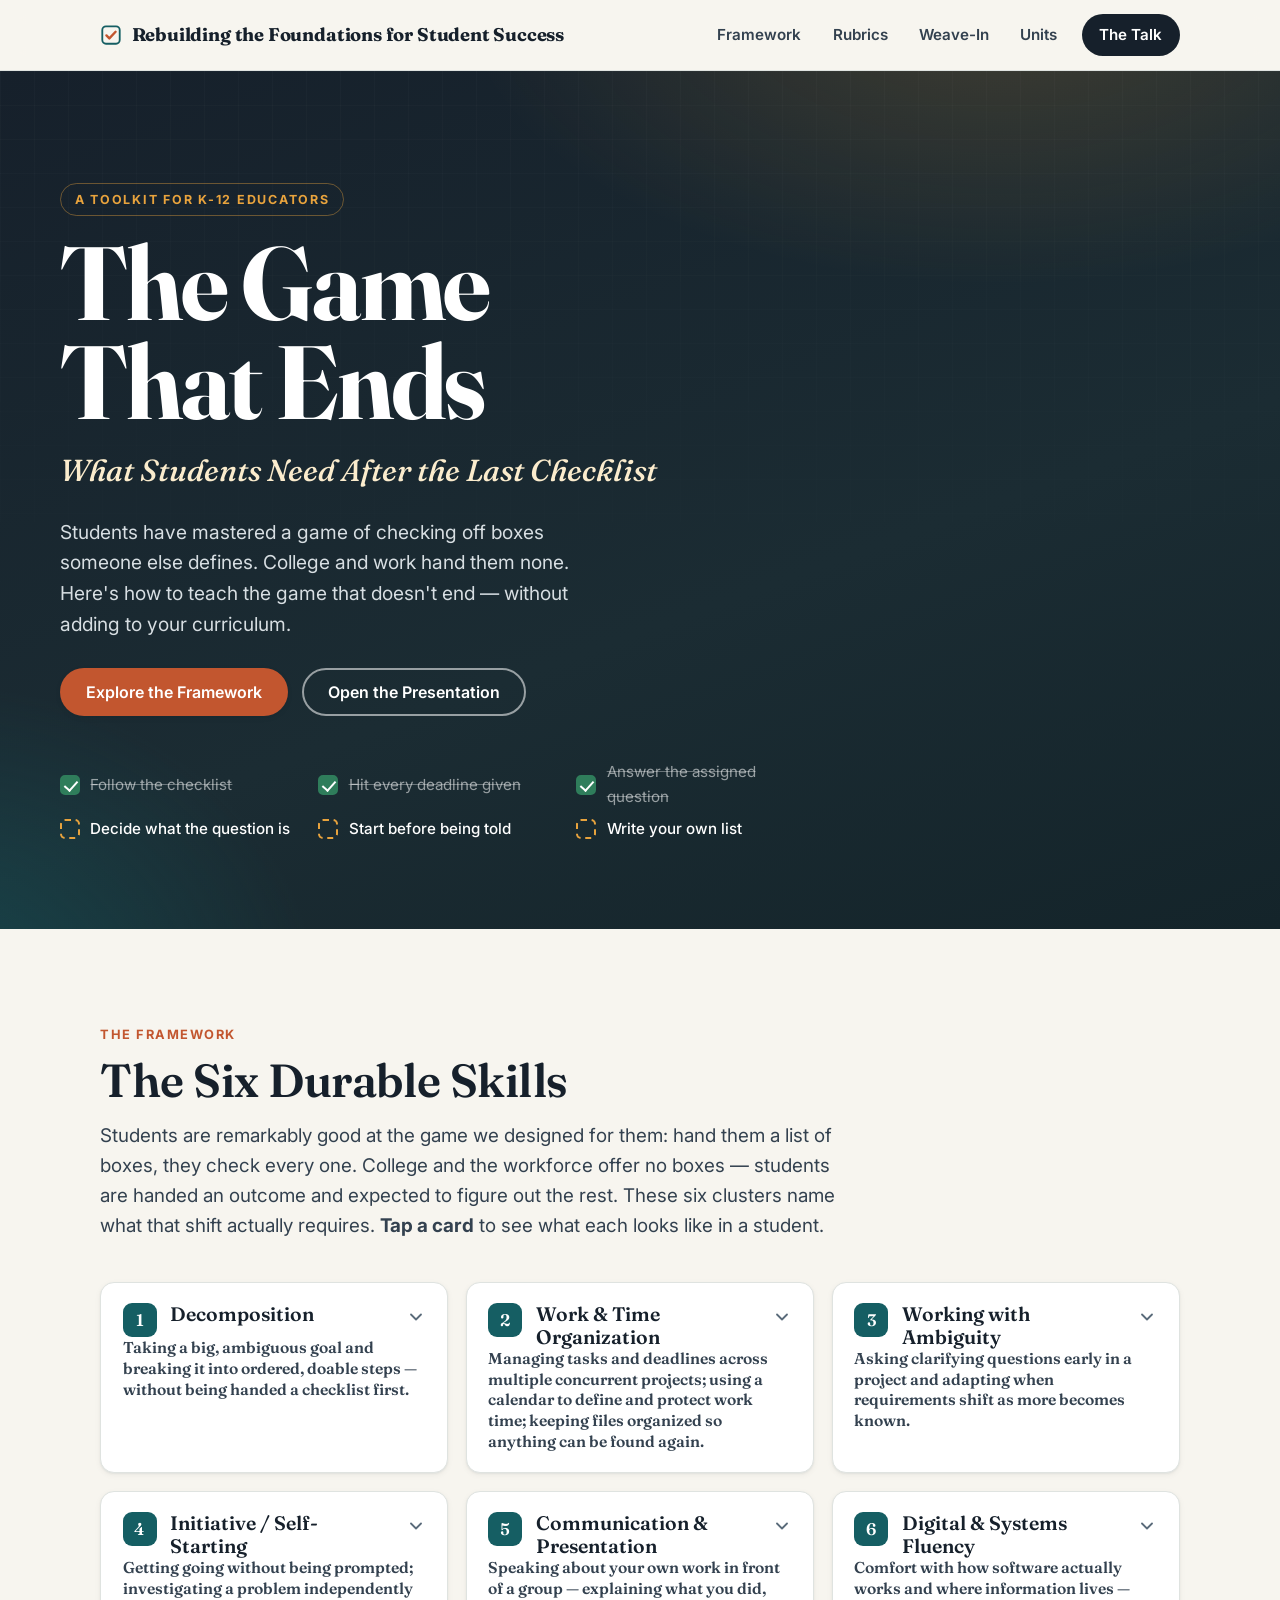
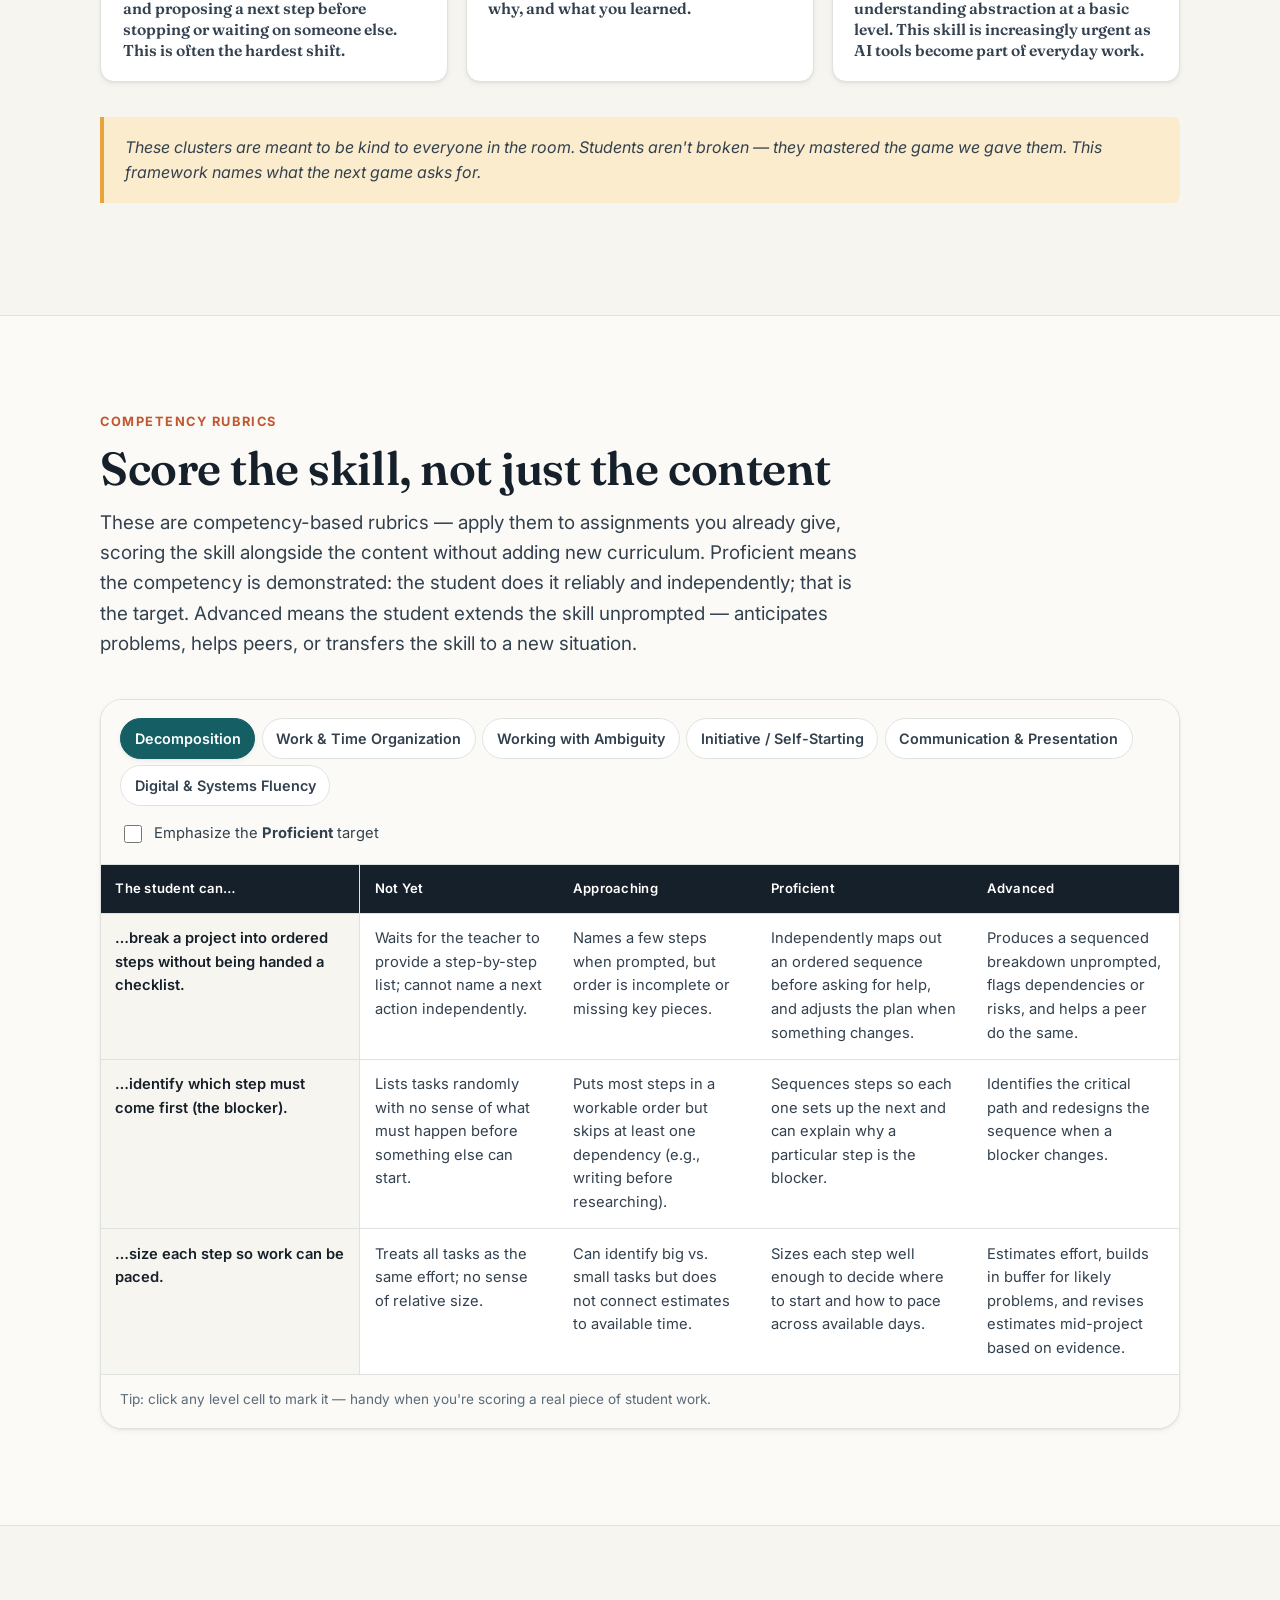
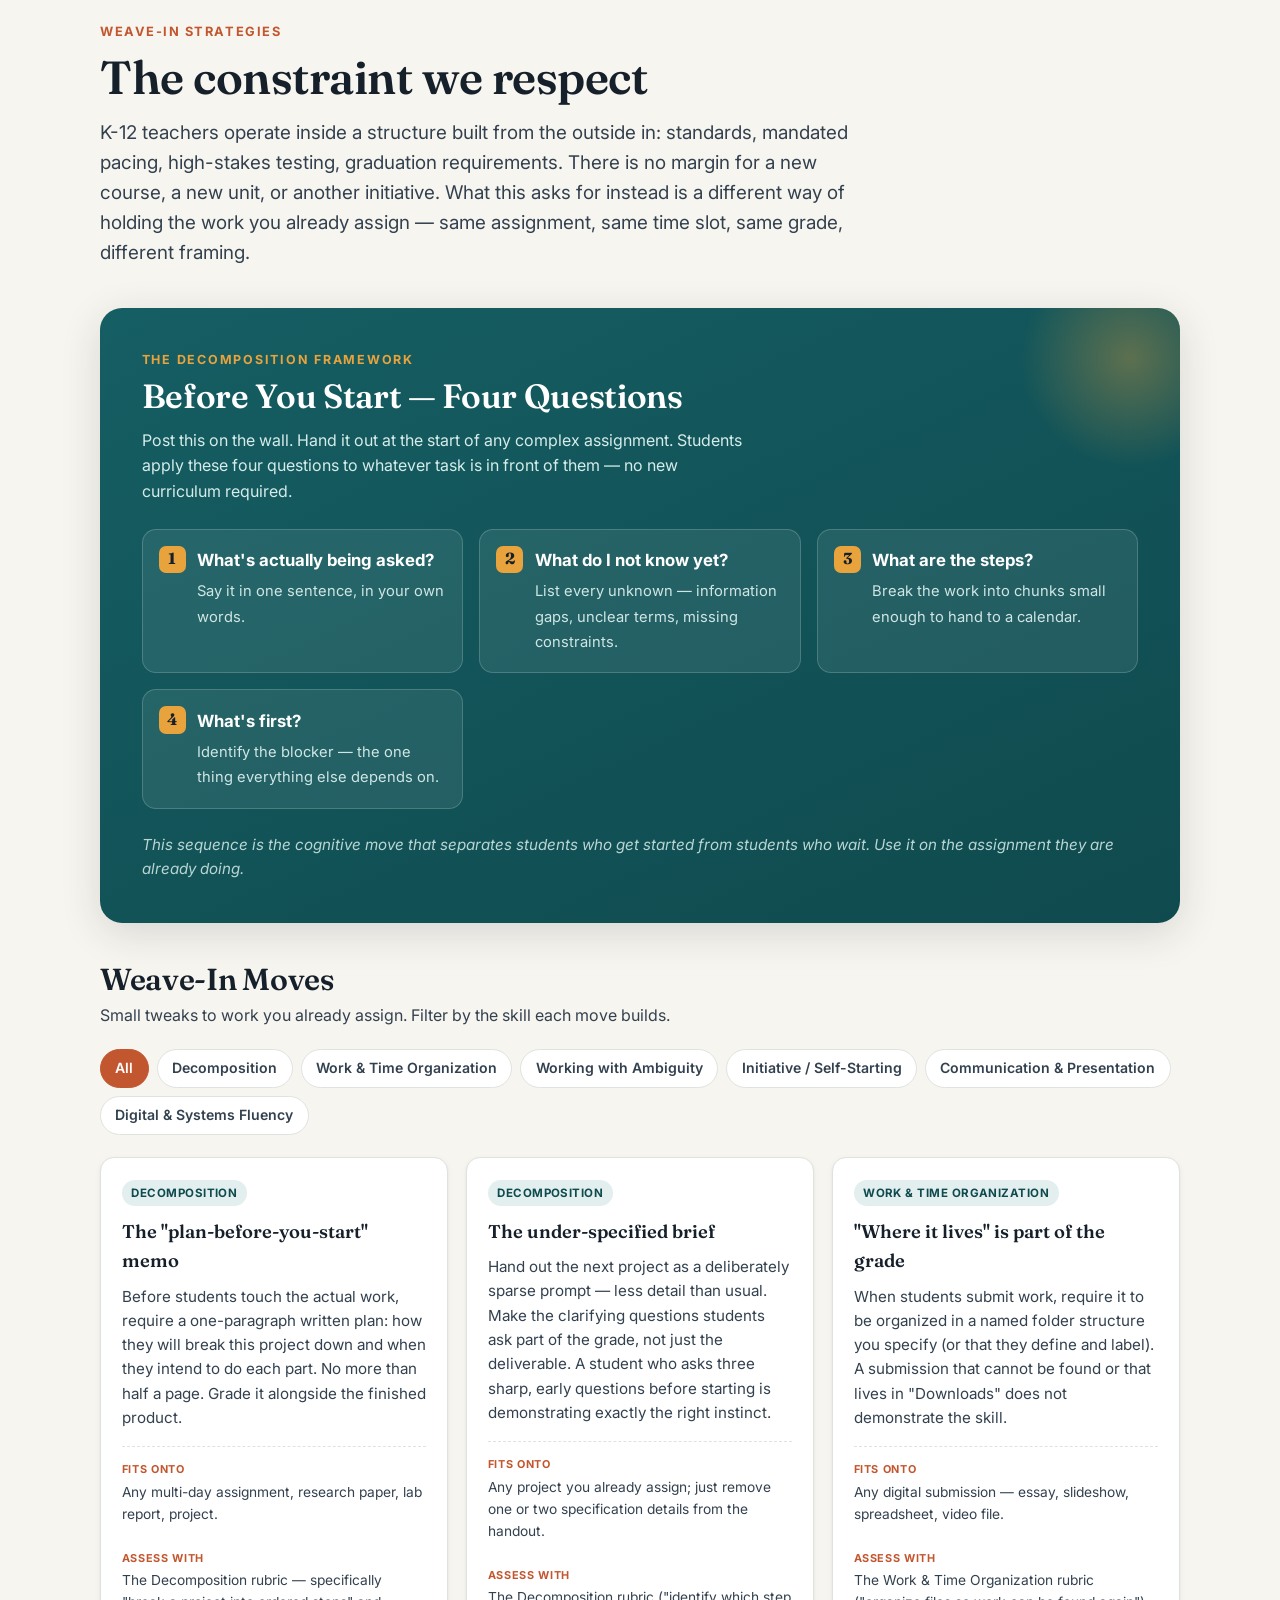
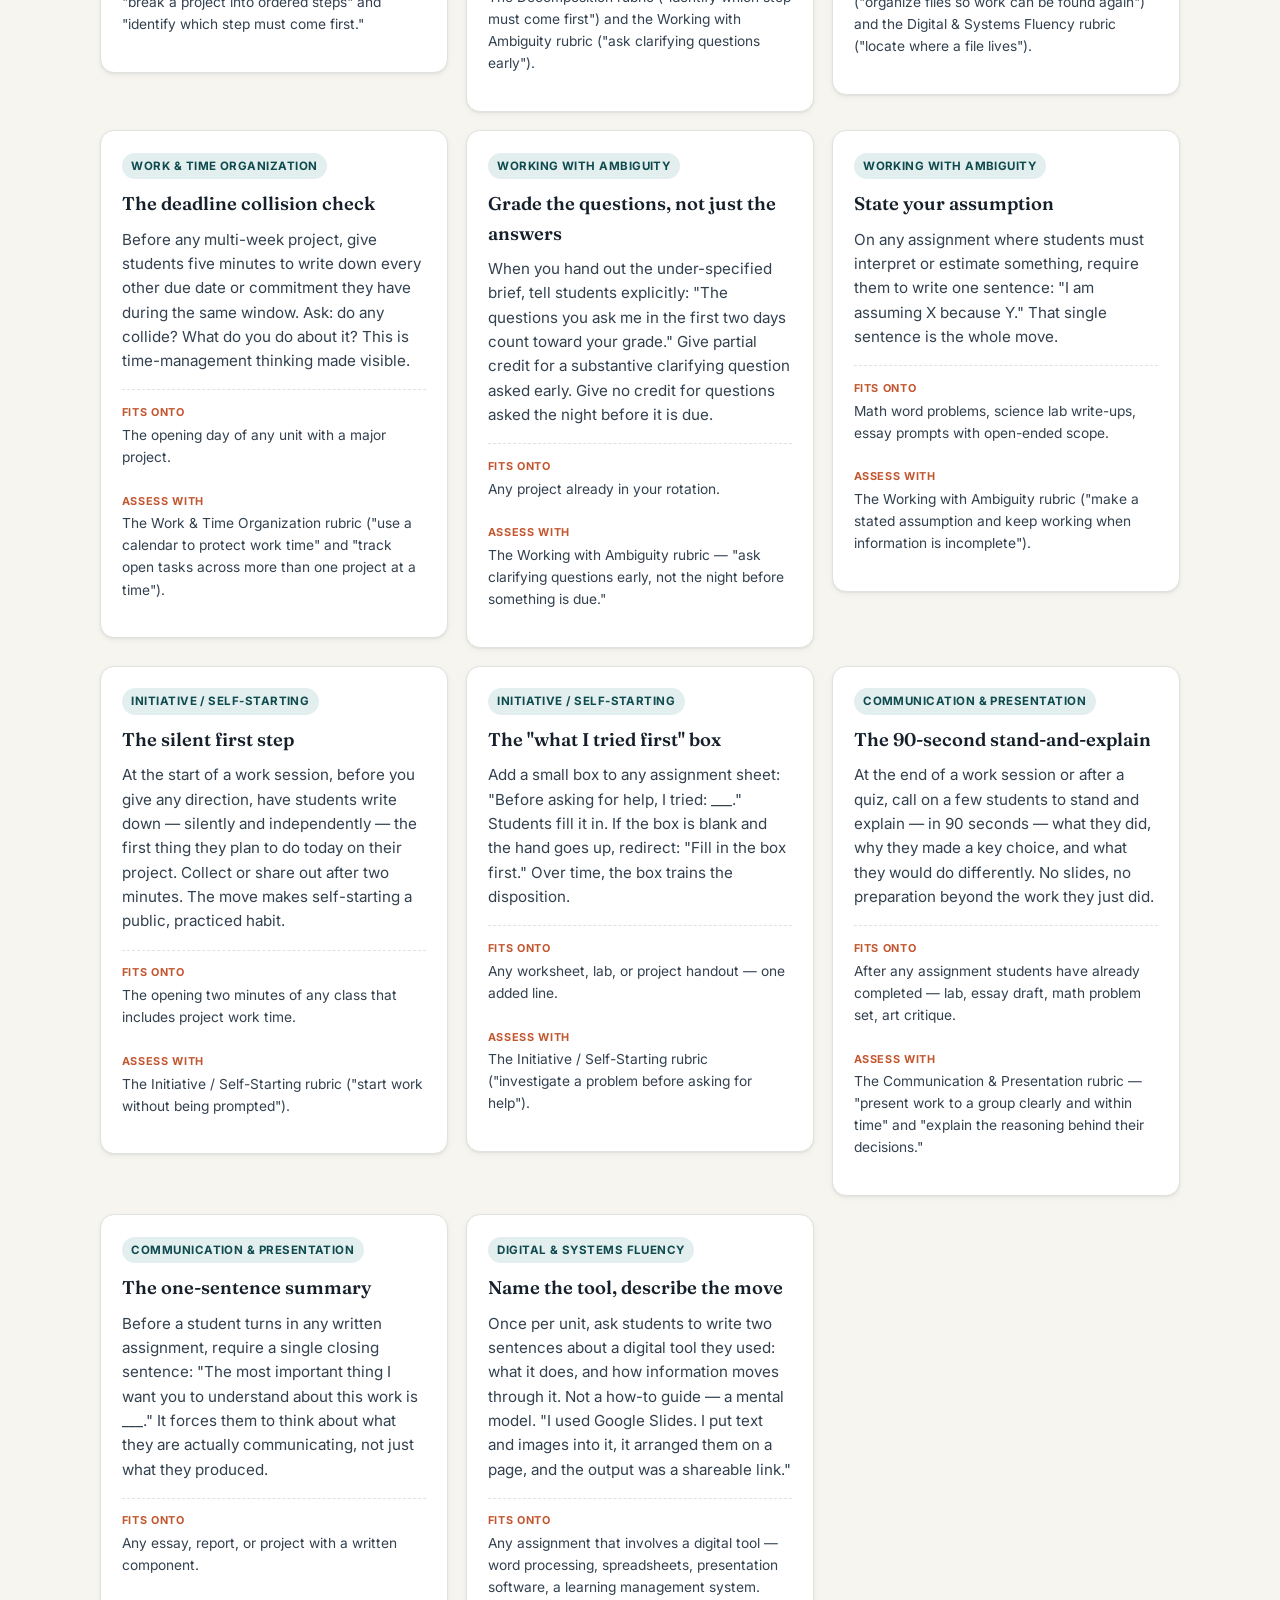
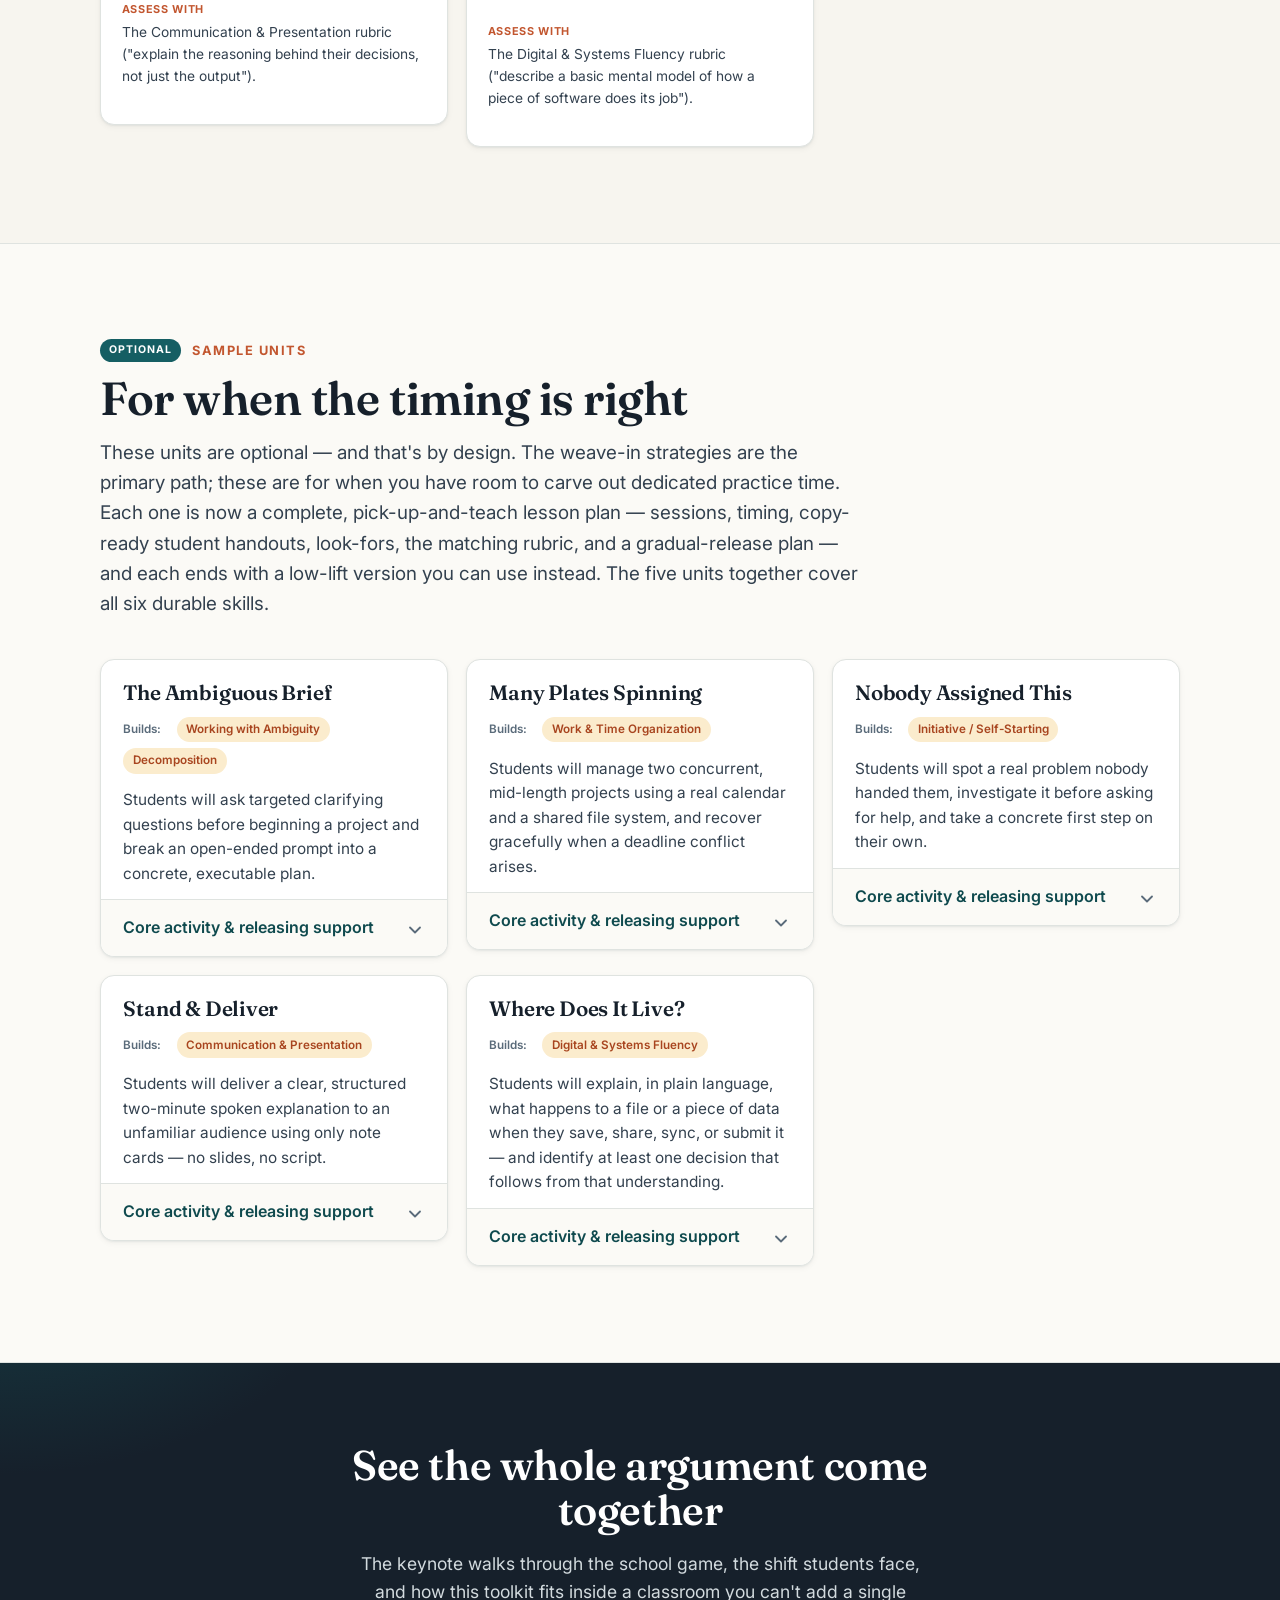
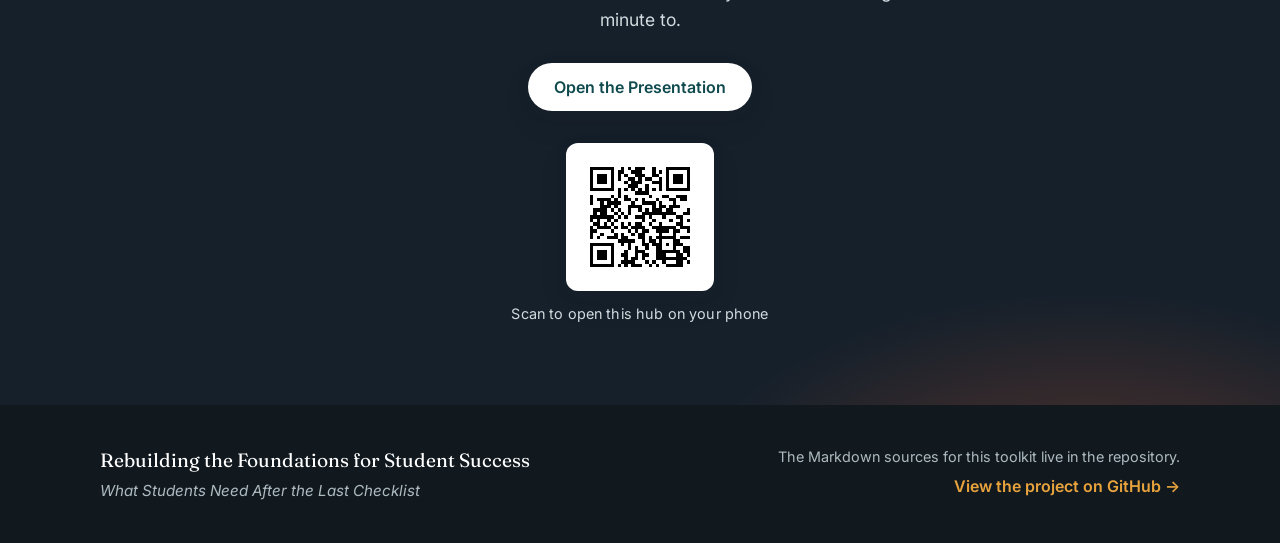
==== index.html @ 5296be82 "Add QR codes, fix rubric header contrast and duplicated slide bullets - Add a committed QR SVG (link" ====
<!DOCTYPE html>
<html lang="en">
<head>
  <meta charset="UTF-8" />
  <meta name="viewport" content="width=device-width, initial-scale=1.0" />
  <title>Rebuilding the Foundations for Student Success — A Durable-Skills Toolkit for K-12 Educators</title>
  <meta name="description" content="A take-home toolkit for the keynote 'Rebuilding the Foundations for Student Success: What Students Need After the Last Checklist.' Six durable-skill clusters, competency rubrics, and weave-in strategies for K-12 teachers." />
  <link rel="preconnect" href="https://fonts.googleapis.com" />
  <link rel="preconnect" href="https://fonts.gstatic.com" crossorigin />
  <link href="https://fonts.googleapis.com/css2?family=Fraunces:opsz,wght@9..144,500;9..144,600;9..144,700&family=Inter:wght@400;500;600;700&display=swap" rel="stylesheet" />
  <link rel="stylesheet" href="assets/styles.css" />
</head>
<body>
  <a class="skip-link" href="#main">Skip to content</a>

  <!-- ============ NAV ============ -->
  <header class="nav" id="top">
    <div class="nav__inner">
      <a class="brand" href="#top" aria-label="Rebuilding the Foundations for Student Success — home">
        <span class="brand__check" aria-hidden="true">
          <svg viewBox="0 0 24 24" width="22" height="22"><rect x="2.5" y="2.5" width="19" height="19" rx="4"/><path d="M7 12.5l3.2 3.2L17 8.5"/></svg>
        </span>
        <span class="brand__text">Rebuilding the Foundations for Student Success</span>
      </a>

      <button class="nav__toggle" id="navToggle" aria-expanded="false" aria-controls="navLinks" aria-label="Toggle navigation menu">
        <span></span><span></span><span></span>
      </button>

      <nav class="nav__links" id="navLinks" aria-label="Primary">
        <a href="#framework" data-nav>Framework</a>
        <a href="#rubrics" data-nav>Rubrics</a>
        <a href="#weave-in" data-nav>Weave-In</a>
        <a href="#units" data-nav>Units</a>
        <a class="nav__cta" href="talk.html">The Talk</a>
      </nav>
    </div>
  </header>

  <main id="main">
    <!-- ============ HERO ============ -->
    <section class="hero" id="hero">
      <div class="hero__bg" aria-hidden="true"></div>
      <div class="wrap hero__inner">
        <p class="eyebrow">A toolkit for K-12 educators</p>
        <h1 class="hero__title">The Game<br />That Ends</h1>
        <p class="hero__subtitle">What Students Need After the Last Checklist</p>
        <p class="hero__thesis">
          Students have mastered a game of checking off boxes someone else defines.
          College and work hand them none. Here's how to teach the game that doesn't
          end — without adding to your curriculum.
        </p>
        <div class="hero__actions">
          <a class="btn btn--primary" href="#framework">Explore the Framework</a>
          <a class="btn btn--ghost" href="talk.html">Open the Presentation</a>
        </div>

        <ul class="hero__checklist" aria-hidden="true">
          <li class="done"><span class="box"></span>Follow the checklist</li>
          <li class="done"><span class="box"></span>Hit every deadline given</li>
          <li class="done"><span class="box"></span>Answer the assigned question</li>
          <li class="open"><span class="box"></span>Decide what the question is</li>
          <li class="open"><span class="box"></span>Start before being told</li>
          <li class="open"><span class="box"></span>Write your own list</li>
        </ul>
      </div>
    </section>

    <!-- ============ FRAMEWORK ============ -->
    <section class="section" id="framework">
      <div class="wrap">
        <header class="section__head">
          <p class="kicker">The Framework</p>
          <h2>The Six Durable Skills</h2>
          <p class="section__lede">
            Students are remarkably good at the game we designed for them: hand them a list
            of boxes, they check every one. College and the workforce offer no boxes — students
            are handed an outcome and expected to figure out the rest. These six clusters name
            what that shift actually requires. <strong>Tap a card</strong> to see what each looks
            like in a student.
          </p>
        </header>

        <div class="cards" id="frameworkGrid"></div>

        <p class="section__note">
          These clusters are meant to be kind to everyone in the room. Students aren't broken —
          they mastered the game we gave them. This framework names what the next game asks for.
        </p>
      </div>
    </section>

    <!-- ============ RUBRICS ============ -->
    <section class="section section--alt" id="rubrics">
      <div class="wrap">
        <header class="section__head">
          <p class="kicker">Competency Rubrics</p>
          <h2>Score the skill, not just the content</h2>
          <p class="section__lede" id="rubricHowTo"></p>
        </header>

        <div class="rubric">
          <div class="rubric__controls">
            <div class="rubric__tabs" role="tablist" aria-label="Choose a skill cluster" id="rubricTabs"></div>
            <label class="rubric__toggle">
              <input type="checkbox" id="targetToggle" />
              <span>Emphasize the <strong>Proficient</strong> target</span>
            </label>
          </div>

          <div class="rubric__tablewrap" tabindex="0" role="region" aria-label="Rubric table, scroll horizontally to see all levels">
            <table class="rubric__table" id="rubricTable">
              <caption class="visually-hidden" id="rubricCaption"></caption>
            </table>
          </div>
          <p class="rubric__hint">Tip: click any level cell to mark it — handy when you're scoring a real piece of student work.</p>
        </div>
      </div>
    </section>

    <!-- ============ WEAVE-IN ============ -->
    <section class="section" id="weave-in">
      <div class="wrap">
        <header class="section__head">
          <p class="kicker">Weave-In Strategies</p>
          <h2>The constraint we respect</h2>
          <p class="section__lede" id="constraintLine"></p>
        </header>

        <!-- Decomposition Framework callout -->
        <div class="callout" id="decompFramework">
          <div class="callout__label">The Decomposition Framework</div>
          <h3 class="callout__title">Before You Start — Four Questions</h3>
          <p class="callout__intro" id="decompIntro"></p>
          <ol class="callout__list" id="decompList"></ol>
          <p class="callout__foot">
            This sequence is the cognitive move that separates students who get started from
            students who wait. Use it on the assignment they are already doing.
          </p>
        </div>

        <!-- Filterable moves -->
        <div class="explorer">
          <h3 class="explorer__title">Weave-In Moves</h3>
          <p class="explorer__sub">Small tweaks to work you already assign. Filter by the skill each move builds.</p>
          <div class="chips" id="moveChips" role="group" aria-label="Filter moves by skill cluster"></div>
          <div class="cards cards--moves" id="movesGrid" aria-live="polite"></div>
        </div>
      </div>
    </section>

    <!-- ============ UNITS ============ -->
    <section class="section section--alt" id="units">
      <div class="wrap">
        <header class="section__head">
          <p class="kicker"><span class="tag-optional">Optional</span> Sample Units</p>
          <h2>For when the timing is right</h2>
          <p class="section__lede" id="unitsIntro"></p>
        </header>

        <div class="cards cards--units" id="unitsGrid"></div>
      </div>
    </section>

    <!-- ============ TALK / CTA ============ -->
    <section class="cta" id="cta">
      <div class="wrap cta__inner">
        <h2 class="cta__title">See the whole argument come together</h2>
        <p class="cta__text">
          The keynote walks through the school game, the shift students face, and how this
          toolkit fits inside a classroom you can't add a single minute to.
        </p>
        <a class="btn btn--light" href="talk.html">Open the Presentation</a>
        <div class="cta__qr">
          <img src="assets/qr-site.svg" alt="QR code linking to this toolkit hub" width="148" height="148" />
          <span>Scan to open this hub on your phone</span>
        </div>
      </div>
    </section>
  </main>

  <footer class="footer">
    <div class="wrap footer__inner">
      <div>
        <p class="footer__brand">Rebuilding the Foundations for Student Success</p>
        <p class="footer__tag">What Students Need After the Last Checklist</p>
      </div>
      <div class="footer__meta">
        <p>The Markdown sources for this toolkit live in the repository.</p>
        <a href="https://github.com/VanderpoolTeacher/CREATE" rel="noopener">View the project on GitHub →</a>
      </div>
    </div>
  </footer>

  <script src="assets/content.js"></script>
  <script src="assets/app.js"></script>
</body>
</html>
---- assets/styles.css ----
/* =========================================================
   The Game That Ends — toolkit hub
   Palette: deep ink + warm clay/amber, on a soft paper bg
   ========================================================= */

:root {
  --ink:        #16202b;   /* near-black blue */
  --ink-soft:   #33414f;
  --slate:      #5a6b7a;
  --line:       #dfe3e0;
  --paper:      #f7f5ef;   /* warm paper */
  --paper-2:    #fbfaf6;
  --white:      #ffffff;

  --teal:       #155e63;   /* credible deep teal-green */
  --teal-700:   #0f4a4e;
  --teal-100:   #e2efee;

  --clay:       #c2562f;   /* warm energetic clay/orange */
  --clay-600:   #a8451f;
  --amber:      #e8a33d;
  --amber-100:  #fbeccd;

  --good:       #2f7d5b;

  --shadow-sm:  0 1px 2px rgba(22,32,43,.06), 0 2px 6px rgba(22,32,43,.05);
  --shadow-md:  0 4px 14px rgba(22,32,43,.08), 0 12px 32px rgba(22,32,43,.07);
  --shadow-lg:  0 10px 40px rgba(22,32,43,.14);

  --r-sm: 8px;
  --r-md: 14px;
  --r-lg: 22px;

  --wrap: 1160px;
  --ease: cubic-bezier(.2,.7,.2,1);

  --font-sans: "Inter", system-ui, -apple-system, Segoe UI, Roboto, sans-serif;
  --font-display: "Fraunces", Georgia, "Times New Roman", serif;
}

* { box-sizing: border-box; }

html { scroll-behavior: smooth; scroll-padding-top: 86px; }
@media (prefers-reduced-motion: reduce) {
  html { scroll-behavior: auto; }
  * { animation-duration: .001ms !important; transition-duration: .001ms !important; }
}

body {
  margin: 0;
  font-family: var(--font-sans);
  color: var(--ink);
  background: var(--paper);
  line-height: 1.6;
  -webkit-font-smoothing: antialiased;
  text-rendering: optimizeLegibility;
}

h1, h2, h3 { font-family: var(--font-display); font-weight: 600; line-height: 1.1; letter-spacing: -.01em; color: var(--ink); margin: 0; }
p { margin: 0 0 1rem; }
a { color: var(--teal); text-decoration: none; }
a:hover { color: var(--teal-700); }

.wrap { width: 100%; max-width: var(--wrap); margin: 0 auto; padding: 0 clamp(1.1rem, 4vw, 2.5rem); }

.visually-hidden, .skip-link {
  position: absolute !important; width: 1px; height: 1px; padding: 0; margin: -1px;
  overflow: hidden; clip: rect(0 0 0 0); white-space: nowrap; border: 0;
}
.skip-link:focus {
  position: fixed !important; top: 12px; left: 12px; width: auto; height: auto; clip: auto;
  background: var(--ink); color: #fff; padding: .6rem 1rem; border-radius: var(--r-sm); z-index: 200;
}

/* Visible focus everywhere */
:focus-visible { outline: 3px solid var(--amber); outline-offset: 2px; border-radius: 4px; }

/* ============ BUTTONS ============ */
.btn {
  display: inline-flex; align-items: center; justify-content: center; gap: .5rem;
  font-weight: 600; font-size: 1rem; line-height: 1;
  padding: .85rem 1.5rem; border-radius: 999px; border: 2px solid transparent;
  cursor: pointer; transition: transform .15s var(--ease), box-shadow .2s var(--ease), background .2s, color .2s, border-color .2s;
  white-space: nowrap;
}
.btn:hover { transform: translateY(-2px); }
.btn:active { transform: translateY(0); }
.btn--primary { background: var(--clay); color: #fff; box-shadow: var(--shadow-sm); }
.btn--primary:hover { background: var(--clay-600); color: #fff; box-shadow: var(--shadow-md); }
.btn--ghost { background: transparent; color: var(--ink); border-color: var(--ink); }
.btn--ghost:hover { background: var(--ink); color: #fff; }
.btn--light { background: #fff; color: var(--teal-700); box-shadow: var(--shadow-md); }
.btn--light:hover { background: var(--paper); color: var(--teal-700); }

/* ============ NAV ============ */
.nav {
  position: sticky; top: 0; z-index: 100;
  background: rgba(247,245,239,.85);
  backdrop-filter: saturate(140%) blur(12px);
  border-bottom: 1px solid var(--line);
}
.nav__inner {
  max-width: var(--wrap); margin: 0 auto; padding: 0 clamp(1.1rem, 4vw, 2.5rem);
  height: 70px; display: flex; align-items: center; justify-content: space-between; gap: 1rem;
}
.brand { display: inline-flex; align-items: center; gap: .6rem; color: var(--ink); font-weight: 700; }
.brand:hover { color: var(--ink); }
.brand__text { font-family: var(--font-display); font-size: 1.15rem; letter-spacing: -.01em; }
.brand__check svg { display: block; }
.brand__check rect { fill: none; stroke: var(--teal); stroke-width: 2; }
.brand__check path { fill: none; stroke: var(--clay); stroke-width: 2.6; stroke-linecap: round; stroke-linejoin: round; }

.nav__links { display: flex; align-items: center; gap: .35rem; }
.nav__links a[data-nav] {
  color: var(--ink-soft); font-weight: 600; font-size: .95rem;
  padding: .5rem .8rem; border-radius: 999px; transition: background .18s, color .18s;
  position: relative;
}
.nav__links a[data-nav]:hover { background: var(--teal-100); color: var(--teal-700); }
.nav__links a[data-nav].is-active { color: var(--teal-700); }
.nav__links a[data-nav].is-active::after {
  content: ""; position: absolute; left: .8rem; right: .8rem; bottom: .25rem; height: 2px;
  background: var(--clay); border-radius: 2px;
}
.nav__cta {
  margin-left: .4rem; background: var(--ink); color: #fff !important; font-weight: 600; font-size: .95rem;
  padding: .55rem 1.1rem; border-radius: 999px; transition: background .18s, transform .15s var(--ease);
}
.nav__cta:hover { background: var(--teal-700); transform: translateY(-1px); }

.nav__toggle {
  display: none; flex-direction: column; gap: 5px; width: 44px; height: 44px;
  align-items: center; justify-content: center; background: transparent; border: 1px solid var(--line);
  border-radius: 10px; cursor: pointer;
}
.nav__toggle span { display: block; width: 22px; height: 2px; background: var(--ink); border-radius: 2px; transition: transform .25s var(--ease), opacity .2s; }
.nav__toggle[aria-expanded="true"] span:nth-child(1) { transform: translateY(7px) rotate(45deg); }
.nav__toggle[aria-expanded="true"] span:nth-child(2) { opacity: 0; }
.nav__toggle[aria-expanded="true"] span:nth-child(3) { transform: translateY(-7px) rotate(-45deg); }

@media (max-width: 820px) {
  .nav__toggle { display: flex; }
  .nav__links {
    position: absolute; top: 70px; left: 0; right: 0;
    flex-direction: column; align-items: stretch; gap: .15rem;
    background: var(--paper-2); border-bottom: 1px solid var(--line);
    padding: .75rem clamp(1.1rem, 4vw, 2.5rem) 1.25rem;
    box-shadow: var(--shadow-md);
    transform: translateY(-8px); opacity: 0; pointer-events: none;
    transition: transform .22s var(--ease), opacity .22s var(--ease);
  }
  .nav__links.is-open { transform: translateY(0); opacity: 1; pointer-events: auto; }
  .nav__links a[data-nav] { padding: .8rem .6rem; font-size: 1.05rem; }
  .nav__links a[data-nav].is-active::after { display: none; }
  .nav__links a[data-nav].is-active { background: var(--teal-100); }
  .nav__cta { margin: .35rem 0 0; text-align: center; padding: .85rem; }
}

/* ============ HERO ============ */
.hero { position: relative; overflow: hidden; background: var(--ink); color: #fff; }
.hero__bg {
  position: absolute; inset: 0;
  background:
    radial-gradient(900px 500px at 78% -10%, rgba(232,163,61,.20), transparent 60%),
    radial-gradient(700px 600px at -5% 110%, rgba(21,94,99,.55), transparent 55%),
    linear-gradient(160deg, #16202b 0%, #1b2c33 60%, #14242a 100%);
}
.hero__bg::after {
  content: ""; position: absolute; inset: 0; opacity: .5;
  background-image: linear-gradient(rgba(255,255,255,.04) 1px, transparent 1px),
                    linear-gradient(90deg, rgba(255,255,255,.04) 1px, transparent 1px);
  background-size: 34px 34px;
  -webkit-mask-image: linear-gradient(to bottom, #000 0%, transparent 70%);
          mask-image: linear-gradient(to bottom, #000 0%, transparent 70%);
}
.hero__inner { position: relative; padding: clamp(3.5rem, 9vw, 7rem) 0 clamp(3rem, 7vw, 5.5rem); }
.eyebrow {
  display: inline-block; text-transform: uppercase; letter-spacing: .14em; font-size: .78rem;
  font-weight: 700; color: var(--amber); margin: 0 0 1.1rem;
  border: 1px solid rgba(232,163,61,.4); border-radius: 999px; padding: .35rem .85rem;
}
.hero__title { color: #fff; font-size: clamp(3rem, 11vw, 6.5rem); font-weight: 700; line-height: .95; letter-spacing: -.02em; }
.hero__subtitle { font-family: var(--font-display); font-weight: 500; font-style: italic; color: var(--amber-100); font-size: clamp(1.25rem, 3.5vw, 1.9rem); margin: .9rem 0 1.4rem; }
.hero__thesis { max-width: 46ch; color: #d7dee2; font-size: clamp(1.05rem, 2.4vw, 1.2rem); }
.hero__actions { display: flex; flex-wrap: wrap; gap: .9rem; margin-top: 1.8rem; }
.hero__actions .btn--ghost { color: #fff; border-color: rgba(255,255,255,.55); }
.hero__actions .btn--ghost:hover { background: #fff; color: var(--ink); border-color: #fff; }

.hero__checklist {
  list-style: none; margin: 2.8rem 0 0; padding: 0;
  display: grid; grid-template-columns: repeat(auto-fit, minmax(210px, 1fr)); gap: .5rem .9rem;
  max-width: 760px;
}
.hero__checklist li { display: flex; align-items: center; gap: .65rem; font-size: .95rem; color: #c6d0d6; }
.hero__checklist .box {
  width: 20px; height: 20px; border-radius: 5px; border: 2px solid rgba(255,255,255,.4);
  flex: 0 0 auto; position: relative;
}
.hero__checklist .done { color: rgba(255,255,255,.55); text-decoration: line-through; text-decoration-color: rgba(255,255,255,.35); }
.hero__checklist .done .box { background: var(--good); border-color: var(--good); }
.hero__checklist .done .box::after {
  content: ""; position: absolute; left: 5px; top: 1px; width: 6px; height: 11px;
  border: solid #fff; border-width: 0 2.5px 2.5px 0; transform: rotate(42deg);
}
.hero__checklist .open .box { border-color: var(--amber); border-style: dashed; }
.hero__checklist .open { color: #fff; font-weight: 500; }

/* ============ SECTIONS ============ */
.section { padding: clamp(3.5rem, 8vw, 6rem) 0; }
.section--alt { background: var(--paper-2); border-top: 1px solid var(--line); border-bottom: 1px solid var(--line); }
.section__head { max-width: 760px; margin-bottom: 2.5rem; }
.kicker { text-transform: uppercase; letter-spacing: .12em; font-size: .8rem; font-weight: 700; color: var(--clay); margin: 0 0 .6rem; }
.section h2 { font-size: clamp(1.9rem, 4.5vw, 2.9rem); }
.section__lede { font-size: clamp(1.05rem, 2vw, 1.18rem); color: var(--ink-soft); margin-top: .9rem; }
.section__note {
  margin-top: 2.2rem; padding: 1.1rem 1.3rem; border-left: 4px solid var(--amber);
  background: var(--amber-100); border-radius: 0 var(--r-sm) var(--r-sm) 0;
  font-style: italic; color: var(--ink-soft); font-size: 1rem;
}

.tag-optional {
  display: inline-block; background: var(--teal); color: #fff; font-size: .66rem; letter-spacing: .1em;
  padding: .2rem .55rem; border-radius: 999px; vertical-align: middle; margin-right: .4rem; transform: translateY(-1px);
}

/* ============ FRAMEWORK CARDS ============ */
.cards { display: grid; grid-template-columns: repeat(auto-fill, minmax(300px, 1fr)); gap: 1.1rem; }

.card {
  background: var(--white); border: 1px solid var(--line); border-radius: var(--r-md);
  box-shadow: var(--shadow-sm); overflow: hidden; transition: box-shadow .2s var(--ease), transform .2s var(--ease), border-color .2s;
}
.card:hover { box-shadow: var(--shadow-md); transform: translateY(-2px); border-color: #cdd3cf; }

.card__btn {
  display: block; width: 100%; text-align: left; background: transparent; border: 0; cursor: pointer;
  padding: 1.3rem 1.35rem; font: inherit; color: inherit;
}
.card__top { display: flex; align-items: flex-start; gap: .85rem; }
.card__num {
  flex: 0 0 auto; width: 34px; height: 34px; border-radius: 9px; display: grid; place-items: center;
  font-family: var(--font-display); font-weight: 600; font-size: 1.05rem; color: #fff; background: var(--teal);
}
.card__heading { flex: 1; }
.card__name { font-family: var(--font-display); font-weight: 600; font-size: 1.22rem; color: var(--ink); display: block; line-height: 1.15; }
.card__chevron { flex: 0 0 auto; color: var(--slate); transition: transform .25s var(--ease); margin-top: 4px; }
.card__btn[aria-expanded="true"] .card__chevron { transform: rotate(180deg); }
.card__def { color: var(--ink-soft); margin: .65rem 0 0; font-size: .98rem; }

.card__panel { overflow: hidden; max-height: 0; transition: max-height .3s var(--ease); }
.card__panel-inner { padding: 0 1.35rem 1.3rem; }
.card__looks-label {
  text-transform: uppercase; letter-spacing: .1em; font-size: .72rem; font-weight: 700;
  color: var(--clay); margin: 0 0 .35rem;
}
.card__looks {
  margin: 0; padding: .85rem 1rem; background: var(--paper); border-radius: var(--r-sm);
  border-left: 3px solid var(--amber); color: var(--ink-soft); font-size: .96rem;
}

/* ============ RUBRICS ============ */
.rubric { background: var(--white); border: 1px solid var(--line); border-radius: var(--r-lg); box-shadow: var(--shadow-sm); overflow: hidden; }
.rubric__controls {
  display: flex; flex-wrap: wrap; align-items: center; justify-content: space-between; gap: 1rem;
  padding: 1.1rem 1.2rem; border-bottom: 1px solid var(--line); background: var(--paper-2);
}
.rubric__tabs { display: flex; flex-wrap: wrap; gap: .4rem; }
.rubric__tab {
  font: inherit; font-weight: 600; font-size: .9rem; cursor: pointer;
  padding: .5rem .85rem; border-radius: 999px; border: 1px solid var(--line); background: #fff; color: var(--ink-soft);
  transition: background .15s, color .15s, border-color .15s, box-shadow .15s;
}
.rubric__tab:hover { border-color: var(--teal); color: var(--teal-700); }
.rubric__tab[aria-selected="true"] { background: var(--teal); border-color: var(--teal); color: #fff; box-shadow: var(--shadow-sm); }

.rubric__toggle { display: inline-flex; align-items: center; gap: .55rem; font-size: .92rem; color: var(--ink-soft); cursor: pointer; user-select: none; }
.rubric__toggle input { width: 18px; height: 18px; accent-color: var(--clay); cursor: pointer; }

.rubric__tablewrap { overflow-x: auto; -webkit-overflow-scrolling: touch; }
.rubric__table { border-collapse: collapse; width: 100%; min-width: 760px; font-size: .92rem; }
.rubric__table th, .rubric__table td { text-align: left; vertical-align: top; padding: .85rem .9rem; border-bottom: 1px solid var(--line); }
.rubric__table thead th {
  position: sticky; top: 0; background: var(--ink); color: #fff; font-family: var(--font-sans);
  font-weight: 600; font-size: .82rem; letter-spacing: .02em; white-space: nowrap; z-index: 1;
}
.rubric__table thead th:first-child { background: var(--ink); border-top-left-radius: 0; }
.rubric__table .col-can {
  background: var(--paper); font-weight: 600; color: var(--ink); width: 24%; min-width: 200px;
  position: sticky; left: 0; z-index: 1; border-right: 1px solid var(--line);
}
.rubric__table thead .col-can { position: sticky; left: 0; z-index: 3; background: var(--ink); color: #fff; }
.rubric__table tbody tr:hover .col-can { background: #efece3; }
.rubric__table td.level { cursor: pointer; transition: background .15s, box-shadow .15s; color: var(--ink-soft); }
.rubric__table td.level:hover { background: var(--teal-100); }
.rubric__table td.level.is-picked {
  background: var(--teal-100); box-shadow: inset 0 0 0 2px var(--teal);
  color: var(--ink); font-weight: 500;
}
/* proficient emphasis */
.rubric.show-target thead th.is-target { background: var(--clay); }
.rubric.show-target td.level.is-target { background: #fff4ec; box-shadow: inset 0 0 0 2px var(--clay); color: var(--ink); }
.rubric.show-target td.level.is-target.is-picked { box-shadow: inset 0 0 0 2px var(--clay), inset 0 0 0 5px var(--teal-100); }

.rubric__hint { padding: .85rem 1.2rem 1.1rem; margin: 0; font-size: .85rem; color: var(--slate); background: var(--paper-2); }

/* ============ WEAVE-IN ============ */
.callout {
  position: relative; background: linear-gradient(155deg, var(--teal) 0%, var(--teal-700) 100%);
  color: #fff; border-radius: var(--r-lg); padding: clamp(1.6rem, 4vw, 2.6rem); box-shadow: var(--shadow-lg);
  margin-bottom: 2.5rem; overflow: hidden;
}
.callout::before {
  content: ""; position: absolute; right: -60px; top: -60px; width: 220px; height: 220px;
  background: radial-gradient(circle, rgba(232,163,61,.35), transparent 70%); pointer-events: none;
}
.callout__label { text-transform: uppercase; letter-spacing: .14em; font-size: .78rem; font-weight: 700; color: var(--amber); margin-bottom: .5rem; }
.callout__title { color: #fff; font-size: clamp(1.5rem, 4vw, 2.1rem); }
.callout__intro { color: #d6ecea; max-width: 60ch; margin: .8rem 0 1.5rem; }
.callout__list { list-style: none; counter-reset: q; margin: 0; padding: 0; display: grid; grid-template-columns: repeat(auto-fit, minmax(240px, 1fr)); gap: 1rem; position: relative; }
.callout__list li {
  counter-increment: q; background: rgba(255,255,255,.08); border: 1px solid rgba(255,255,255,.18);
  border-radius: var(--r-md); padding: 1.1rem 1.1rem 1.1rem 3.4rem; position: relative;
  transition: background .2s, transform .2s var(--ease);
}
.callout__list li:hover { background: rgba(255,255,255,.14); transform: translateY(-2px); }
.callout__list li::before {
  content: counter(q); position: absolute; left: 1rem; top: 1rem; width: 1.7rem; height: 1.7rem;
  background: var(--amber); color: var(--ink); font-family: var(--font-display); font-weight: 700;
  border-radius: 7px; display: grid; place-items: center; font-size: 1rem;
}
.callout__q { display: block; font-weight: 700; font-size: 1.05rem; margin-bottom: .25rem; color: #fff; }
.callout__a { color: #cfe6e4; font-size: .92rem; }
.callout__foot { margin: 1.5rem 0 0; color: #b9d6d3; font-size: .95rem; font-style: italic; }

.explorer__title { font-size: clamp(1.4rem, 3vw, 1.9rem); }
.explorer__sub { color: var(--ink-soft); margin: .4rem 0 1.3rem; }
.chips { display: flex; flex-wrap: wrap; gap: .5rem; margin-bottom: 1.4rem; }
.chip {
  font: inherit; font-weight: 600; font-size: .88rem; cursor: pointer;
  padding: .45rem .9rem; border-radius: 999px; border: 1.5px solid var(--line); background: #fff; color: var(--ink-soft);
  transition: background .15s, color .15s, border-color .15s, transform .12s var(--ease);
}
.chip:hover { border-color: var(--clay); color: var(--clay-600); transform: translateY(-1px); }
.chip[aria-pressed="true"] { background: var(--clay); border-color: var(--clay); color: #fff; }

.cards--moves { grid-template-columns: repeat(auto-fill, minmax(330px, 1fr)); align-items: start; }
.move {
  background: #fff; border: 1px solid var(--line); border-radius: var(--r-md); padding: 1.3rem;
  box-shadow: var(--shadow-sm); transition: box-shadow .2s var(--ease), transform .2s var(--ease);
}
.move:hover { box-shadow: var(--shadow-md); transform: translateY(-2px); }
.move__cluster {
  display: inline-block; font-size: .72rem; font-weight: 700; letter-spacing: .04em;
  text-transform: uppercase; color: var(--teal-700); background: var(--teal-100);
  padding: .25rem .6rem; border-radius: 999px; margin-bottom: .65rem;
}
.move__title { font-family: var(--font-display); font-weight: 600; font-size: 1.15rem; margin: 0 0 .55rem; }
.move__tweak { color: var(--ink-soft); font-size: .95rem; margin: 0 0 1rem; }
.move__meta { border-top: 1px dashed var(--line); padding-top: .85rem; display: grid; gap: .55rem; }
.move__row { font-size: .86rem; color: var(--ink-soft); }
.move__row b { color: var(--ink); font-weight: 700; display: block; text-transform: uppercase; letter-spacing: .06em; font-size: .68rem; color: var(--clay); margin-bottom: .15rem; }

.explorer__empty { color: var(--slate); font-style: italic; padding: 1rem 0; }

/* ============ UNITS ============ */
.cards--units { grid-template-columns: repeat(auto-fill, minmax(340px, 1fr)); align-items: start; }
.unit {
  background: #fff; border: 1px solid var(--line); border-radius: var(--r-md); box-shadow: var(--shadow-sm);
  overflow: hidden; transition: box-shadow .2s var(--ease), transform .2s var(--ease);
}
.unit:hover { box-shadow: var(--shadow-md); transform: translateY(-2px); }
.unit__body { padding: 1.4rem 1.4rem .4rem; }
.unit__name { font-family: var(--font-display); font-size: 1.3rem; font-weight: 600; }
.unit__builds { display: flex; flex-wrap: wrap; gap: .35rem; margin: .7rem 0 .9rem; }
.unit__builds span {
  font-size: .73rem; font-weight: 600; background: var(--amber-100); color: var(--clay-600);
  padding: .22rem .6rem; border-radius: 999px;
}
.unit__obj { color: var(--ink-soft); font-size: .96rem; margin: 0 0 .4rem; }
.unit__btn {
  display: flex; align-items: center; justify-content: space-between; gap: .5rem; width: 100%;
  font: inherit; font-weight: 600; color: var(--teal-700); background: var(--paper-2); border: 0;
  border-top: 1px solid var(--line); cursor: pointer; padding: .95rem 1.4rem; transition: background .15s;
}
.unit__btn:hover { background: var(--teal-100); }
.unit__btn .card__chevron { transition: transform .25s var(--ease); }
.unit__btn[aria-expanded="true"] .card__chevron { transform: rotate(180deg); }
.unit__panel { overflow: hidden; max-height: 0; transition: max-height .35s var(--ease); }
.unit__panel-inner { padding: 1.2rem 1.4rem 1.5rem; }
.unit__block + .unit__block { margin-top: 1.1rem; }
.unit__block h4 { margin: 0 0 .35rem; font-family: var(--font-sans); text-transform: uppercase; letter-spacing: .08em; font-size: .72rem; color: var(--clay); }
.unit__block p { margin: 0; color: var(--ink-soft); font-size: .94rem; }
.unit__plan { margin: 1.1rem 0 0; padding-top: .9rem; border-top: 1px solid var(--line, #e6e1d6); }
.unit__plan a { font-weight: 600; font-size: .9rem; color: var(--teal); }
.unit__plan a:hover { color: var(--teal-700); }

/* ============ CTA ============ */
.cta { background: var(--ink); color: #fff; padding: clamp(3rem, 7vw, 5rem) 0; position: relative; overflow: hidden; }
.cta::before {
  content: ""; position: absolute; inset: 0;
  background: radial-gradient(700px 400px at 85% 120%, rgba(194,86,47,.4), transparent 60%),
              radial-gradient(600px 400px at 0% -20%, rgba(21,94,99,.45), transparent 60%);
}
.cta__inner { position: relative; text-align: center; max-width: 720px; }
.cta__inner { margin: 0 auto; }
.cta__title { color: #fff; font-size: clamp(1.8rem, 4.5vw, 2.6rem); }
.cta__text { color: #d2dade; font-size: 1.1rem; margin: 1rem auto 1.8rem; max-width: 52ch; }
.cta__qr { margin-top: 2rem; display: flex; flex-direction: column; align-items: center; gap: .7rem; }
.cta__qr img { background: #fff; padding: 10px; border-radius: 12px; box-shadow: var(--shadow-md); }
.cta__qr span { color: #d2dade; font-size: .9rem; letter-spacing: .01em; }

/* ============ FOOTER ============ */
.footer { background: #11191f; color: #aebac1; padding: 2.5rem 0; }
.footer__inner { display: flex; flex-wrap: wrap; justify-content: space-between; gap: 1.5rem; }
.footer__brand { font-family: var(--font-display); font-size: 1.2rem; color: #fff; margin: 0; }
.footer__tag { font-style: italic; margin: .2rem 0 0; font-size: .95rem; }
.footer__meta { text-align: left; }
.footer__meta p { margin: 0 0 .4rem; font-size: .9rem; }
.footer__meta a { color: var(--amber); font-weight: 600; }
.footer__meta a:hover { color: #fff; }

@media (min-width: 560px) { .footer__meta { text-align: right; } }
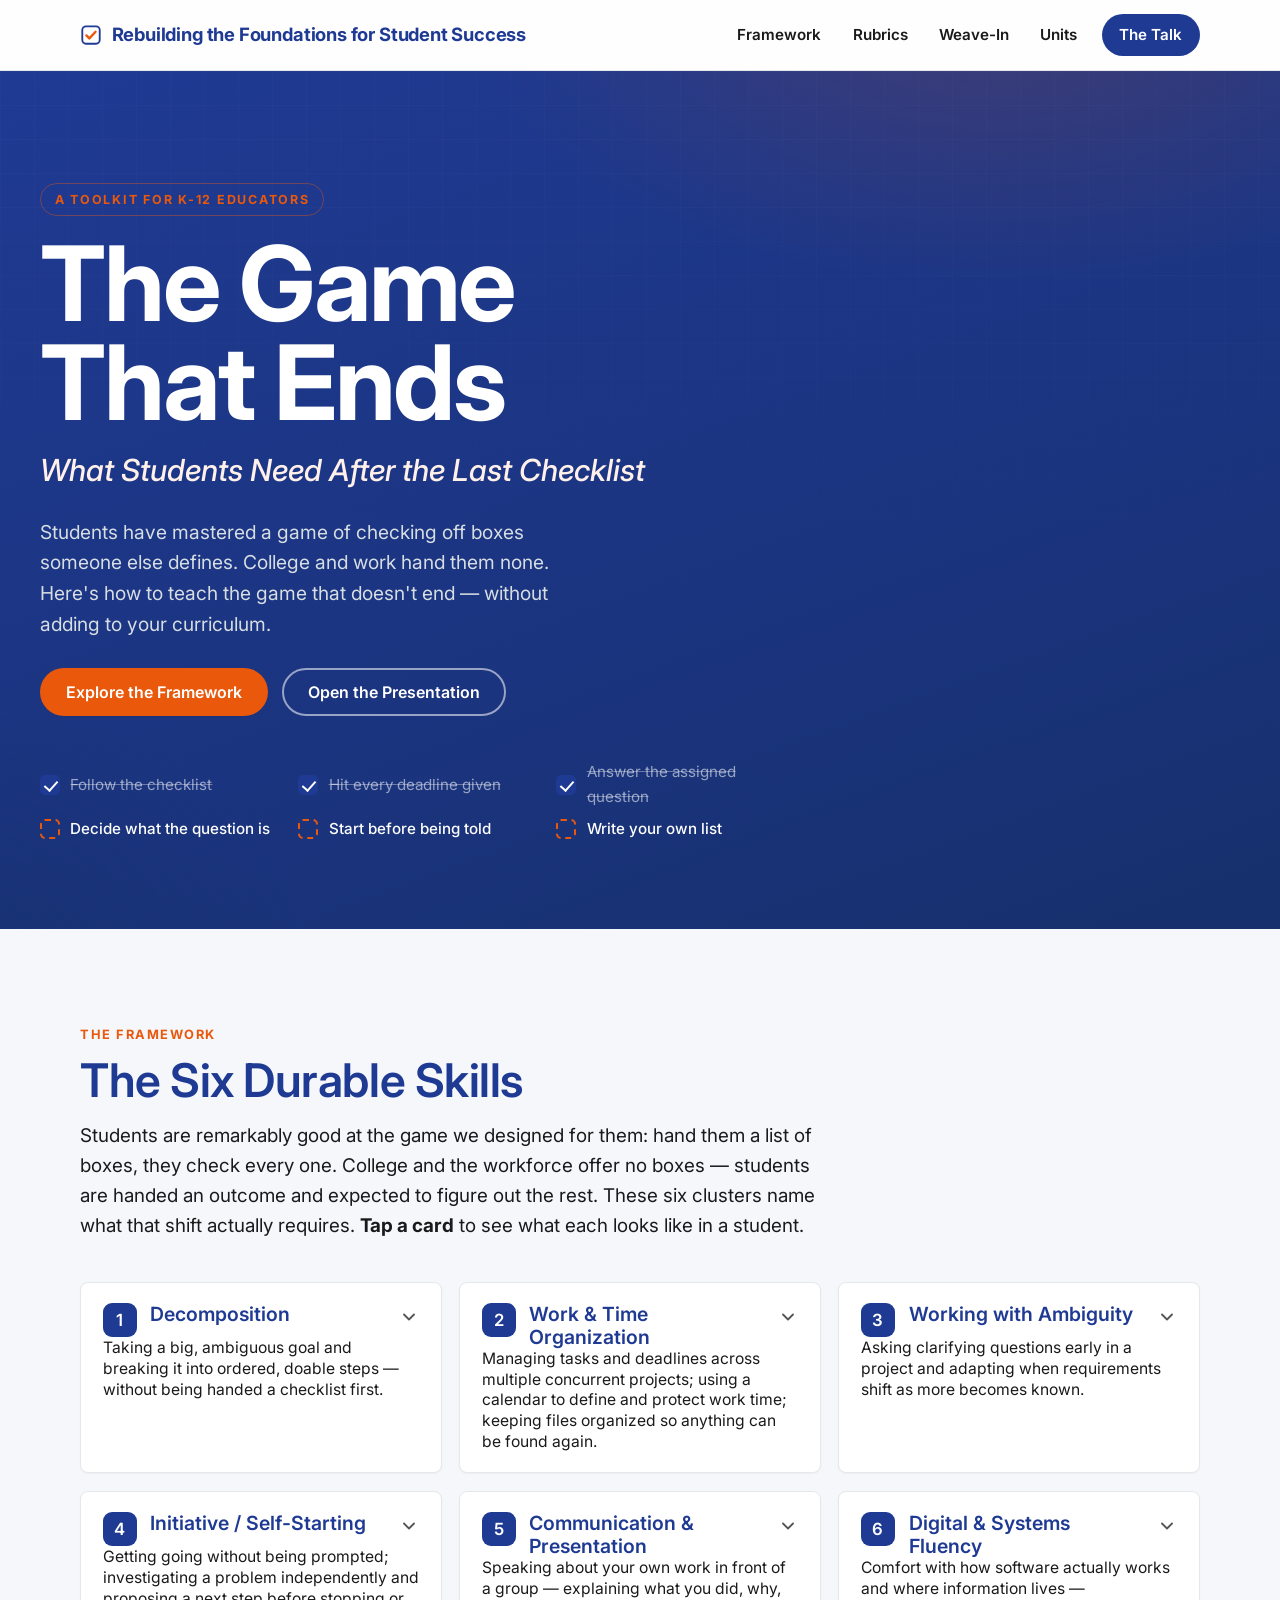
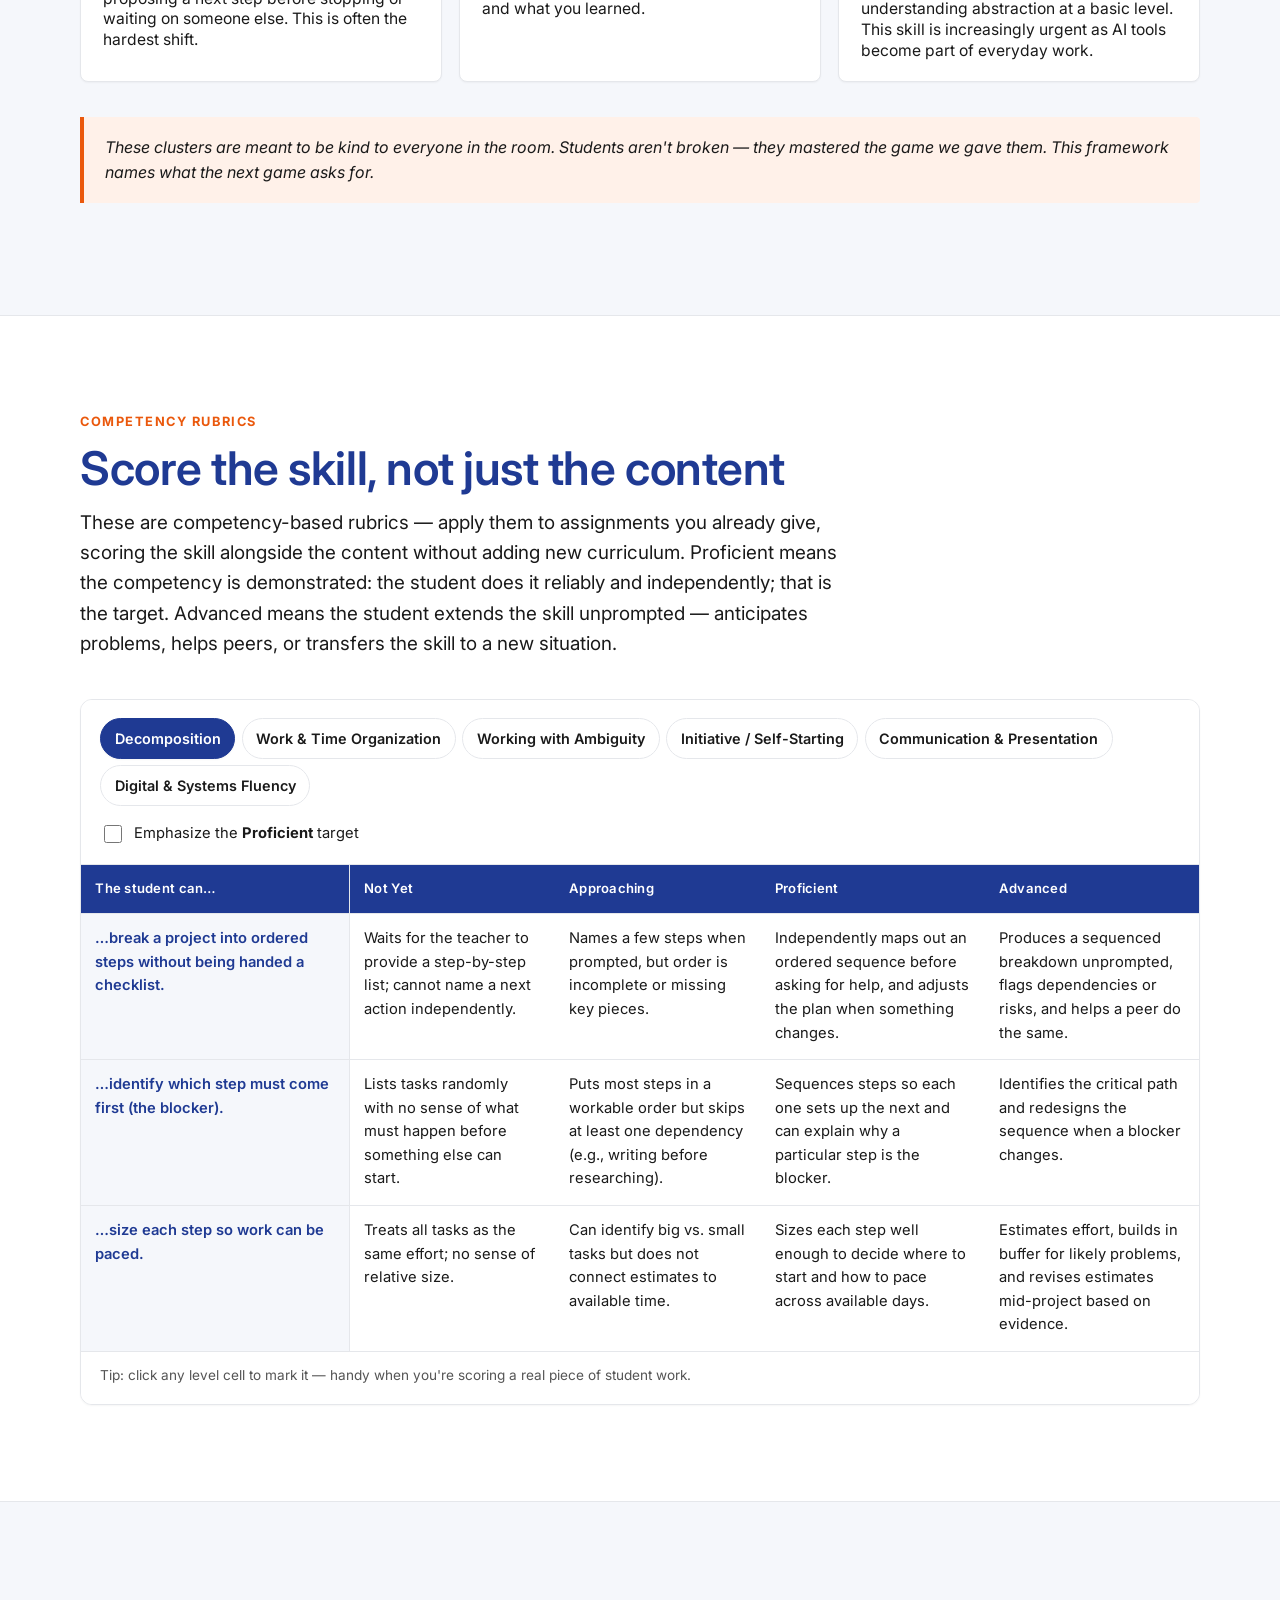
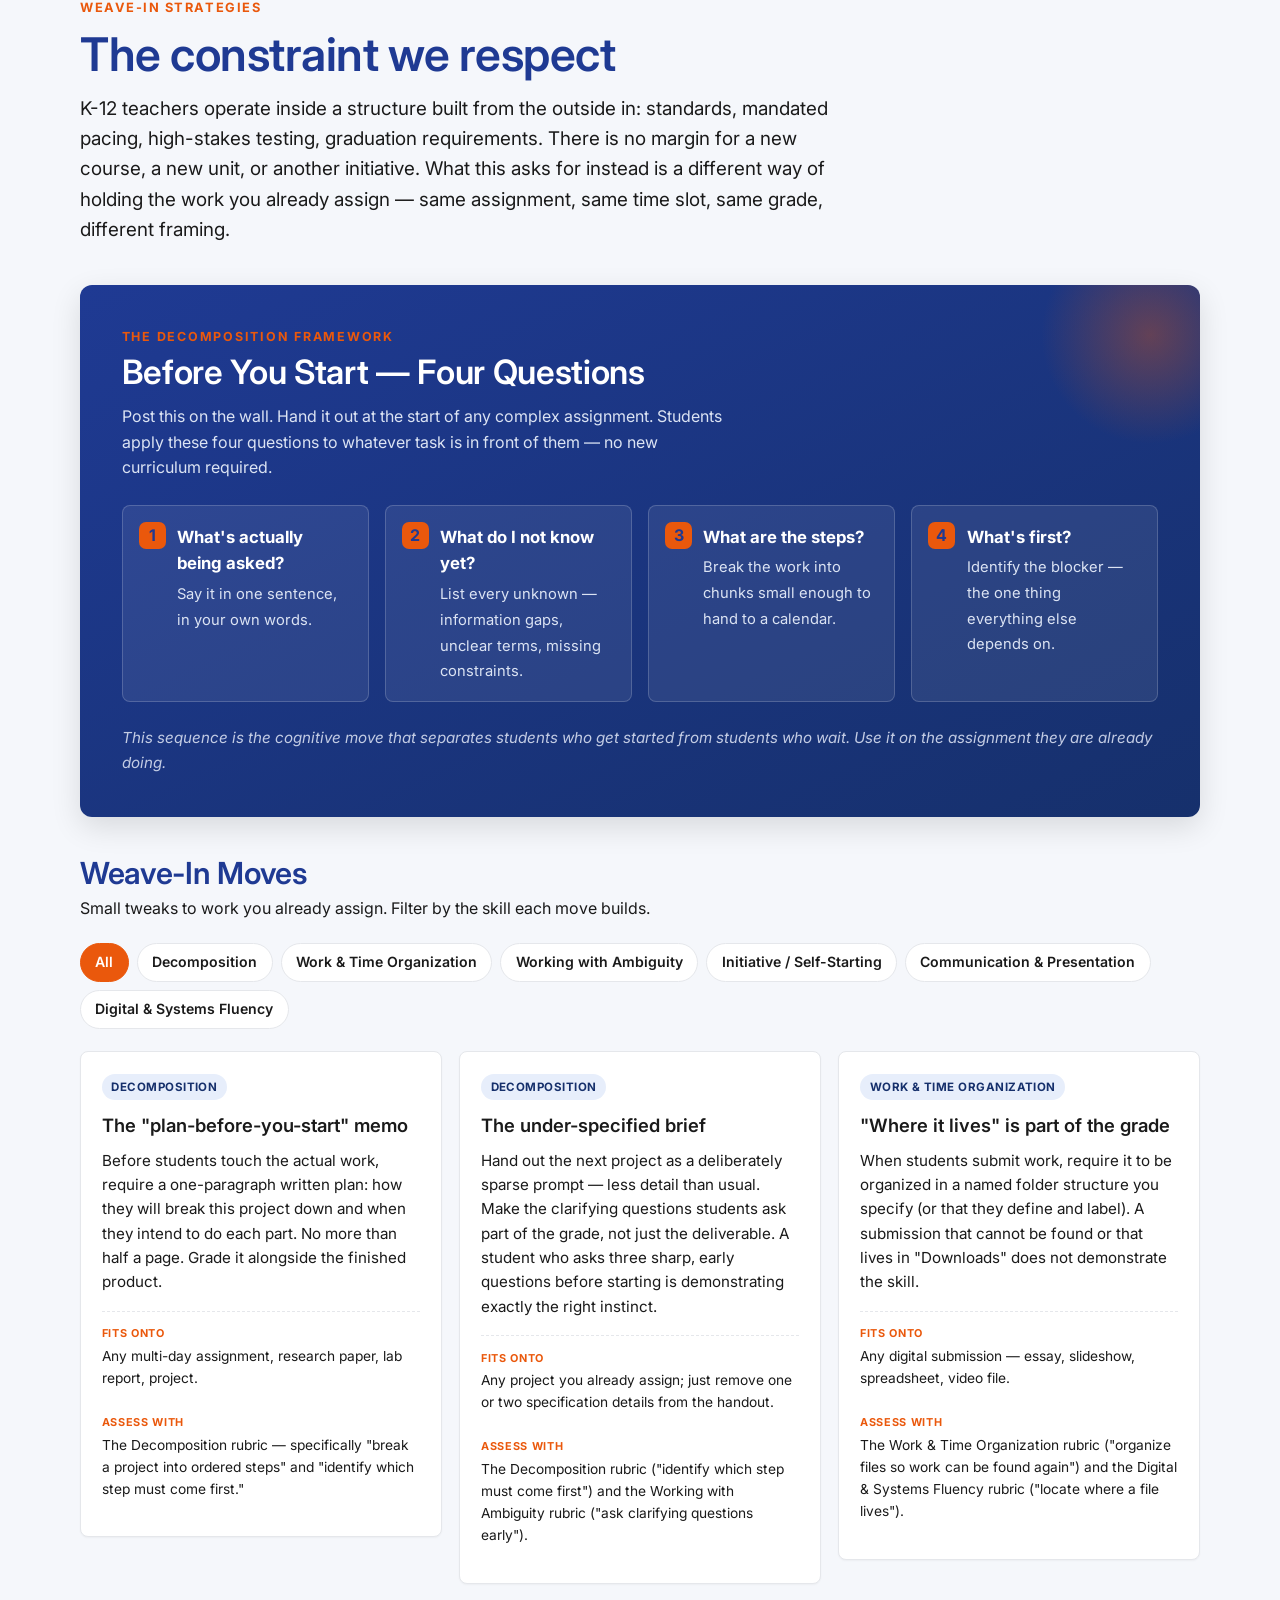
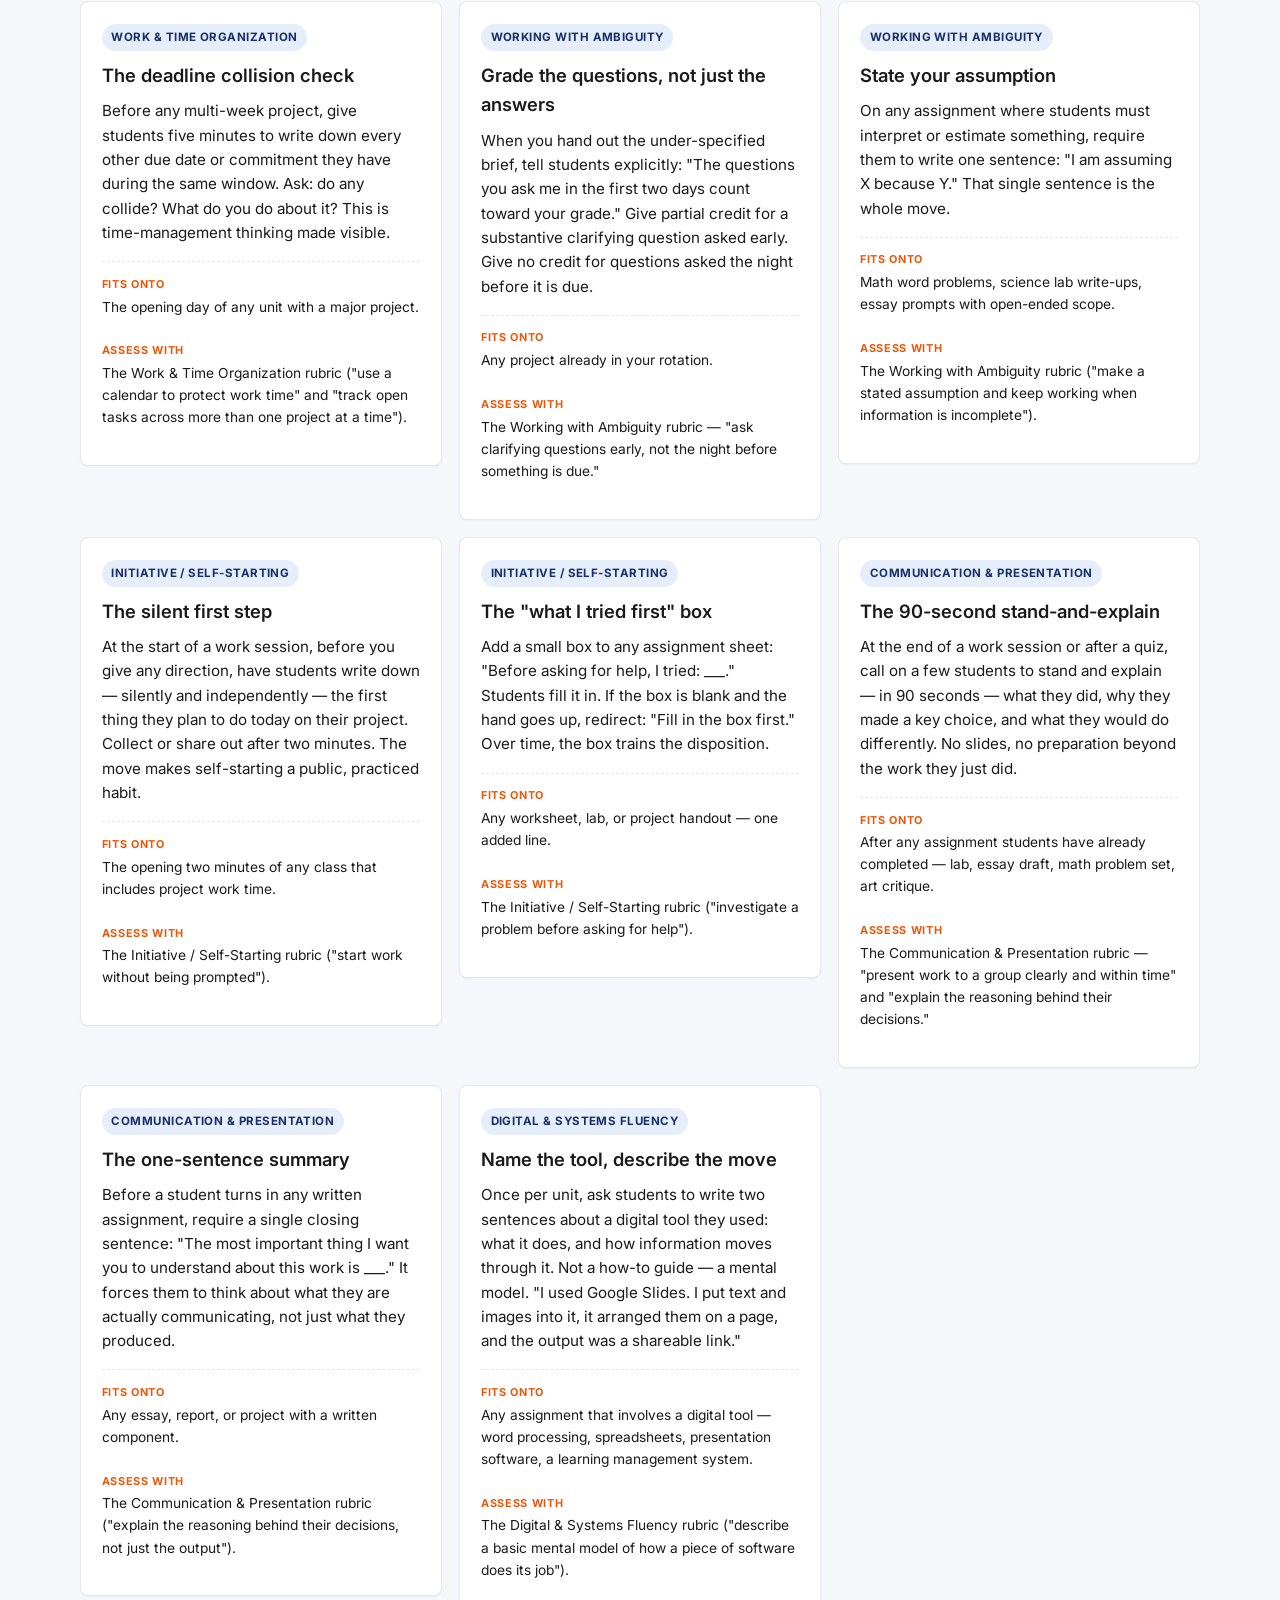
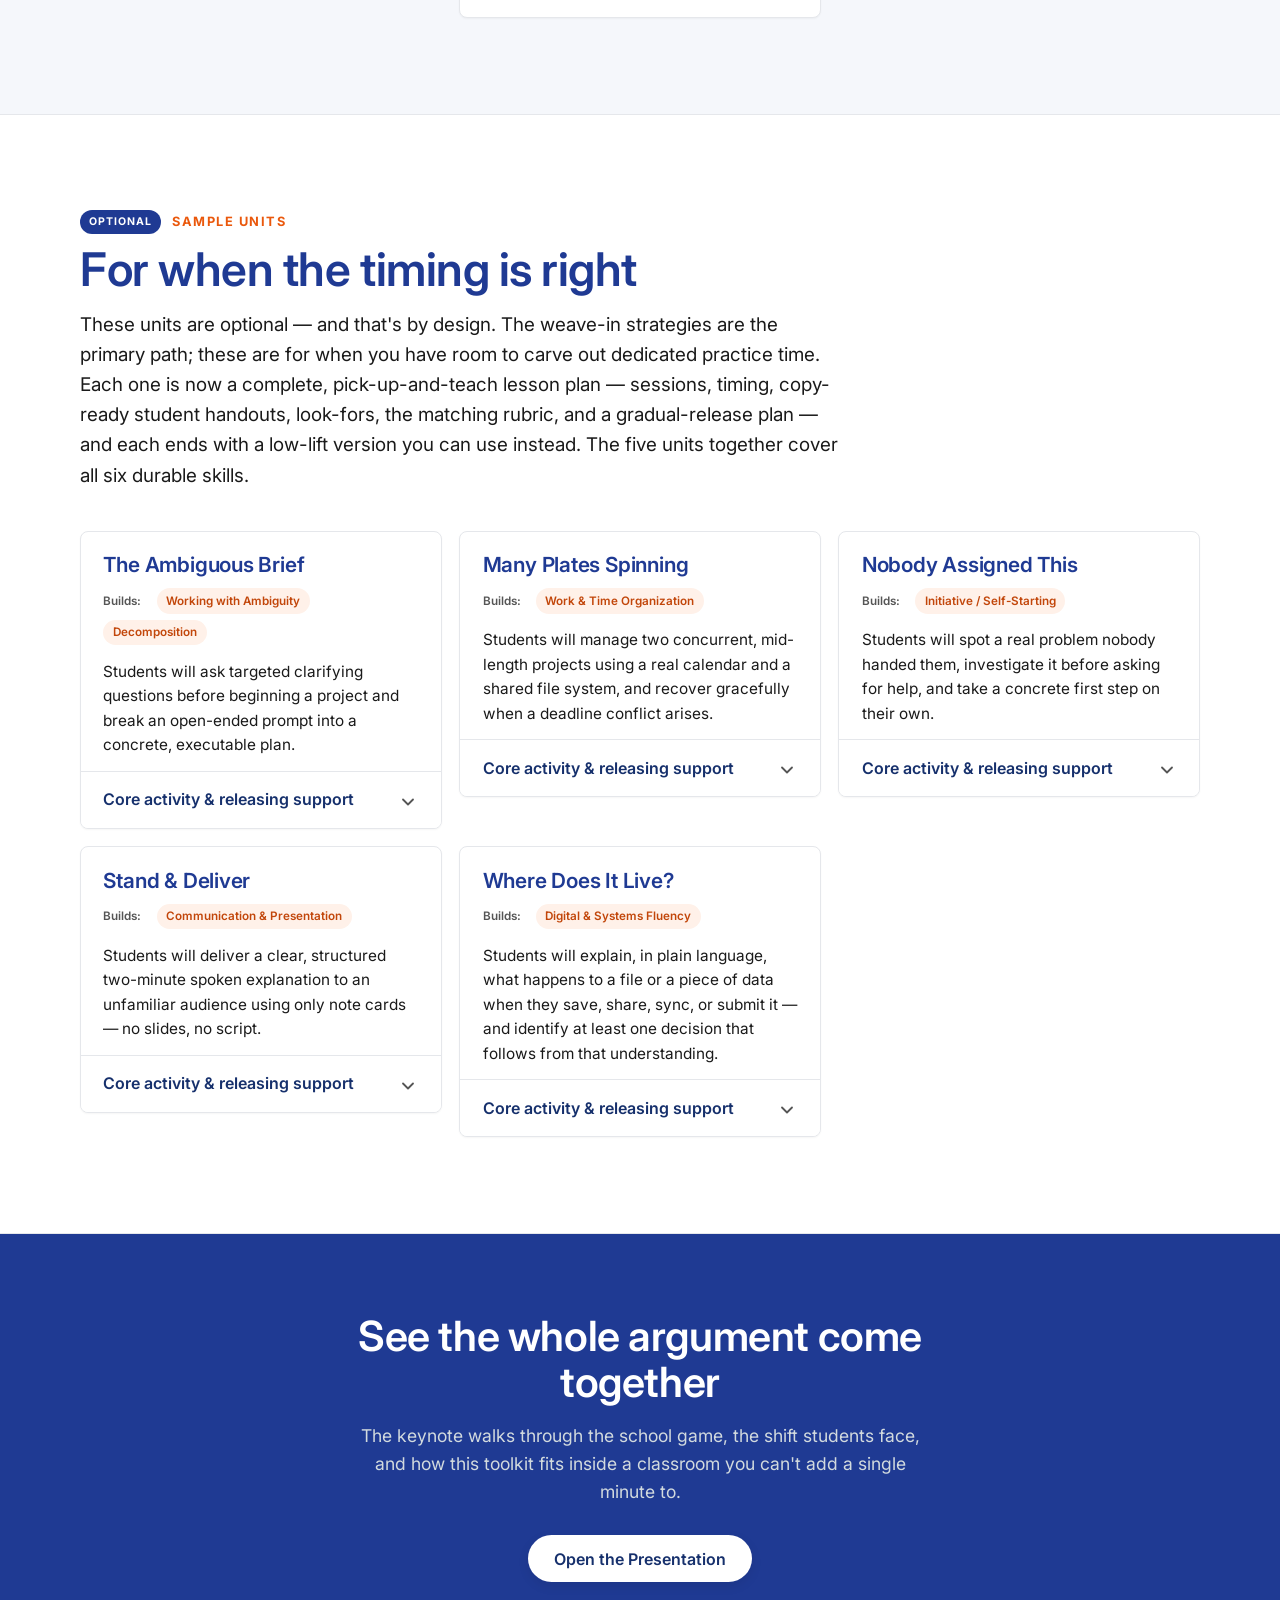
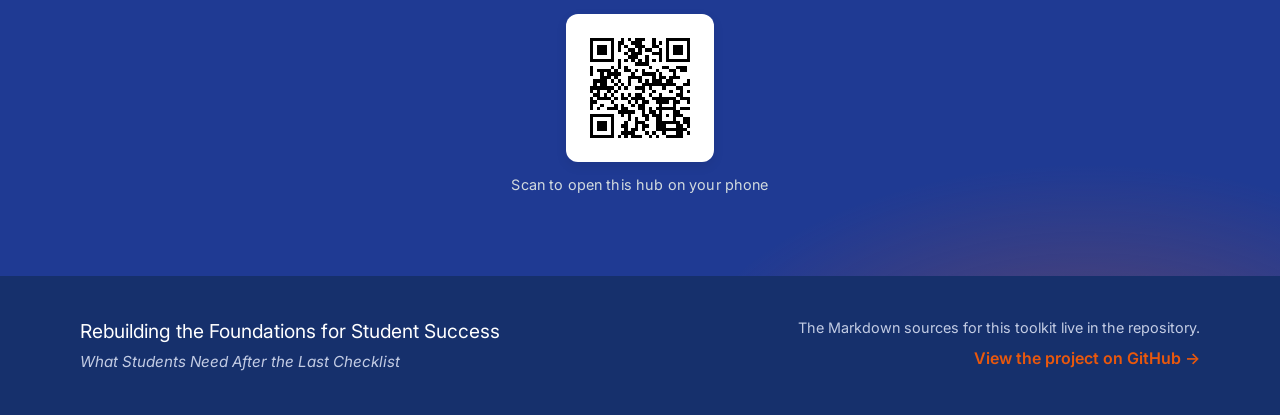
==== commit 368d2a86: "Rebrand hub + deck to the Anthony Wayne Innovation & Design style guide Apply AWID brand: deep blue " ====
--- a/index.html
+++ b/index.html
@@ -7,7 +7,7 @@
   <meta name="description" content="A take-home toolkit for the keynote 'Rebuilding the Foundations for Student Success: What Students Need After the Last Checklist.' Six durable-skill clusters, competency rubrics, and weave-in strategies for K-12 teachers." />
   <link rel="preconnect" href="https://fonts.googleapis.com" />
   <link rel="preconnect" href="https://fonts.gstatic.com" crossorigin />
-  <link href="https://fonts.googleapis.com/css2?family=Fraunces:opsz,wght@9..144,500;9..144,600;9..144,700&family=Inter:wght@400;500;600;700&display=swap" rel="stylesheet" />
+  <link href="https://fonts.googleapis.com/css2?family=Inter:wght@400;500;600;700;800&display=swap" rel="stylesheet" />
   <link rel="stylesheet" href="assets/styles.css" />
 </head>
 <body>
--- a/assets/styles.css
+++ b/assets/styles.css
@@ -1,41 +1,43 @@
 /* =========================================================
-   The Game That Ends — toolkit hub
-   Palette: deep ink + warm clay/amber, on a soft paper bg
+   Rebuilding the Foundations for Student Success — toolkit hub
+   Anthony Wayne Innovation & Design brand: deep blue + orange
+   accent, neutral grays, Inter throughout, on white/section bg.
    ========================================================= */
 
 :root {
-  --ink:        #16202b;   /* near-black blue */
-  --ink-soft:   #33414f;
-  --slate:      #5a6b7a;
-  --line:       #dfe3e0;
-  --paper:      #f7f5ef;   /* warm paper */
-  --paper-2:    #fbfaf6;
-  --white:      #ffffff;
-
-  --teal:       #155e63;   /* credible deep teal-green */
-  --teal-700:   #0f4a4e;
-  --teal-100:   #e2efee;
-
-  --clay:       #c2562f;   /* warm energetic clay/orange */
-  --clay-600:   #a8451f;
-  --amber:      #e8a33d;
-  --amber-100:  #fbeccd;
-
-  --good:       #2f7d5b;
-
-  --shadow-sm:  0 1px 2px rgba(22,32,43,.06), 0 2px 6px rgba(22,32,43,.05);
-  --shadow-md:  0 4px 14px rgba(22,32,43,.08), 0 12px 32px rgba(22,32,43,.07);
-  --shadow-lg:  0 10px 40px rgba(22,32,43,.14);
-
-  --r-sm: 8px;
-  --r-md: 14px;
-  --r-lg: 22px;
-
-  --wrap: 1160px;
+  /* AWID brand tokens (semantic names kept; values remapped) */
+  --ink:        #1F3A93;   /* AWID primary blue — headings & key surfaces */
+  --ink-soft:   #1A1A1A;   /* body text */
+  --slate:      #555555;   /* muted / secondary text */
+  --line:       #E5E7EB;   /* borders, dividers */
+  --paper:      #F5F7FB;   /* section background */
+  --paper-2:    #FFFFFF;   /* page base */
+  --white:      #FFFFFF;
+
+  --teal:       #1F3A93;   /* primary blue — accents, buttons, links */
+  --teal-700:   #16306C;   /* primary dark — hover / active */
+  --teal-100:   #E7EEFB;   /* light blue tint — hover surfaces */
+
+  --clay:       #EA580C;   /* AWID orange — callouts, highlights */
+  --clay-600:   #C2460A;   /* darker orange — hover */
+  --amber:      #EA580C;   /* orange accent (folded into AWID orange) */
+  --amber-100:  #FFF1E9;   /* orange-soft — callout background */
+
+  --good:       #1F3A93;   /* (AWID has no green) primary blue */
+
+  --shadow-sm:  0 1px 2px rgba(0,0,0,.04);
+  --shadow-md:  0 4px 12px rgba(0,0,0,.08);
+  --shadow-lg:  0 10px 30px rgba(0,0,0,.12);
+
+  --r-sm: 4px;
+  --r-md: 8px;
+  --r-lg: 12px;
+
+  --wrap: 1200px;
   --ease: cubic-bezier(.2,.7,.2,1);
 
   --font-sans: "Inter", system-ui, -apple-system, Segoe UI, Roboto, sans-serif;
-  --font-display: "Fraunces", Georgia, "Times New Roman", serif;
+  --font-display: "Inter", system-ui, -apple-system, Segoe UI, Roboto, sans-serif;
 }
 
 * { box-sizing: border-box; }
@@ -49,7 +51,7 @@
 body {
   margin: 0;
   font-family: var(--font-sans);
-  color: var(--ink);
+  color: var(--ink-soft);
   background: var(--paper);
   line-height: 1.6;
   -webkit-font-smoothing: antialiased;
@@ -95,7 +97,7 @@
 /* ============ NAV ============ */
 .nav {
   position: sticky; top: 0; z-index: 100;
-  background: rgba(247,245,239,.85);
+  background: rgba(255,255,255,.85);
   backdrop-filter: saturate(140%) blur(12px);
   border-bottom: 1px solid var(--line);
 }
@@ -161,9 +163,9 @@
 .hero__bg {
   position: absolute; inset: 0;
   background:
-    radial-gradient(900px 500px at 78% -10%, rgba(232,163,61,.20), transparent 60%),
-    radial-gradient(700px 600px at -5% 110%, rgba(21,94,99,.55), transparent 55%),
-    linear-gradient(160deg, #16202b 0%, #1b2c33 60%, #14242a 100%);
+    radial-gradient(900px 500px at 78% -10%, rgba(234,88,12,.18), transparent 60%),
+    radial-gradient(700px 600px at -5% 110%, rgba(22,48,108,.65), transparent 55%),
+    linear-gradient(160deg, #1F3A93 0%, #1b347f 60%, #16306C 100%);
 }
 .hero__bg::after {
   content: ""; position: absolute; inset: 0; opacity: .5;
@@ -177,7 +179,7 @@
 .eyebrow {
   display: inline-block; text-transform: uppercase; letter-spacing: .14em; font-size: .78rem;
   font-weight: 700; color: var(--amber); margin: 0 0 1.1rem;
-  border: 1px solid rgba(232,163,61,.4); border-radius: 999px; padding: .35rem .85rem;
+  border: 1px solid rgba(234,88,12,.4); border-radius: 999px; padding: .35rem .85rem;
 }
 .hero__title { color: #fff; font-size: clamp(3rem, 11vw, 6.5rem); font-weight: 700; line-height: .95; letter-spacing: -.02em; }
 .hero__subtitle { font-family: var(--font-display); font-weight: 500; font-style: italic; color: var(--amber-100); font-size: clamp(1.25rem, 3.5vw, 1.9rem); margin: .9rem 0 1.4rem; }
@@ -245,7 +247,7 @@
 .card__name { font-family: var(--font-display); font-weight: 600; font-size: 1.22rem; color: var(--ink); display: block; line-height: 1.15; }
 .card__chevron { flex: 0 0 auto; color: var(--slate); transition: transform .25s var(--ease); margin-top: 4px; }
 .card__btn[aria-expanded="true"] .card__chevron { transform: rotate(180deg); }
-.card__def { color: var(--ink-soft); margin: .65rem 0 0; font-size: .98rem; }
+.card__def { font-family: var(--font-sans); font-weight: 400; color: var(--ink-soft); margin: 1.15rem 0 0; font-size: .98rem; }
 
 .card__panel { overflow: hidden; max-height: 0; transition: max-height .3s var(--ease); }
 .card__panel-inner { padding: 0 1.35rem 1.3rem; }
@@ -289,7 +291,7 @@
   position: sticky; left: 0; z-index: 1; border-right: 1px solid var(--line);
 }
 .rubric__table thead .col-can { position: sticky; left: 0; z-index: 3; background: var(--ink); color: #fff; }
-.rubric__table tbody tr:hover .col-can { background: #efece3; }
+.rubric__table tbody tr:hover .col-can { background: #EEF2FB; }
 .rubric__table td.level { cursor: pointer; transition: background .15s, box-shadow .15s; color: var(--ink-soft); }
 .rubric__table td.level:hover { background: var(--teal-100); }
 .rubric__table td.level.is-picked {
@@ -298,7 +300,7 @@
 }
 /* proficient emphasis */
 .rubric.show-target thead th.is-target { background: var(--clay); }
-.rubric.show-target td.level.is-target { background: #fff4ec; box-shadow: inset 0 0 0 2px var(--clay); color: var(--ink); }
+.rubric.show-target td.level.is-target { background: #FFF1E9; box-shadow: inset 0 0 0 2px var(--clay); color: var(--ink); }
 .rubric.show-target td.level.is-target.is-picked { box-shadow: inset 0 0 0 2px var(--clay), inset 0 0 0 5px var(--teal-100); }
 
 .rubric__hint { padding: .85rem 1.2rem 1.1rem; margin: 0; font-size: .85rem; color: var(--slate); background: var(--paper-2); }
@@ -311,11 +313,11 @@
 }
 .callout::before {
   content: ""; position: absolute; right: -60px; top: -60px; width: 220px; height: 220px;
-  background: radial-gradient(circle, rgba(232,163,61,.35), transparent 70%); pointer-events: none;
+  background: radial-gradient(circle, rgba(234,88,12,.35), transparent 70%); pointer-events: none;
 }
 .callout__label { text-transform: uppercase; letter-spacing: .14em; font-size: .78rem; font-weight: 700; color: var(--amber); margin-bottom: .5rem; }
 .callout__title { color: #fff; font-size: clamp(1.5rem, 4vw, 2.1rem); }
-.callout__intro { color: #d6ecea; max-width: 60ch; margin: .8rem 0 1.5rem; }
+.callout__intro { color: #dbe3f3; max-width: 60ch; margin: .8rem 0 1.5rem; }
 .callout__list { list-style: none; counter-reset: q; margin: 0; padding: 0; display: grid; grid-template-columns: repeat(auto-fit, minmax(240px, 1fr)); gap: 1rem; position: relative; }
 .callout__list li {
   counter-increment: q; background: rgba(255,255,255,.08); border: 1px solid rgba(255,255,255,.18);
@@ -329,8 +331,8 @@
   border-radius: 7px; display: grid; place-items: center; font-size: 1rem;
 }
 .callout__q { display: block; font-weight: 700; font-size: 1.05rem; margin-bottom: .25rem; color: #fff; }
-.callout__a { color: #cfe6e4; font-size: .92rem; }
-.callout__foot { margin: 1.5rem 0 0; color: #b9d6d3; font-size: .95rem; font-style: italic; }
+.callout__a { color: #dbe3f3; font-size: .92rem; }
+.callout__foot { margin: 1.5rem 0 0; color: #c3cce4; font-size: .95rem; font-style: italic; }
 
 .explorer__title { font-size: clamp(1.4rem, 3vw, 1.9rem); }
 .explorer__sub { color: var(--ink-soft); margin: .4rem 0 1.3rem; }
@@ -399,7 +401,7 @@
 .cta::before {
   content: ""; position: absolute; inset: 0;
   background: radial-gradient(700px 400px at 85% 120%, rgba(194,86,47,.4), transparent 60%),
-              radial-gradient(600px 400px at 0% -20%, rgba(21,94,99,.45), transparent 60%);
+              radial-gradient(600px 400px at 0% -20%, rgba(31,58,147,.5), transparent 60%);
 }
 .cta__inner { position: relative; text-align: center; max-width: 720px; }
 .cta__inner { margin: 0 auto; }
@@ -410,7 +412,7 @@
 .cta__qr span { color: #d2dade; font-size: .9rem; letter-spacing: .01em; }
 
 /* ============ FOOTER ============ */
-.footer { background: #11191f; color: #aebac1; padding: 2.5rem 0; }
+.footer { background: #16306C; color: #c3cce4; padding: 2.5rem 0; }
 .footer__inner { display: flex; flex-wrap: wrap; justify-content: space-between; gap: 1.5rem; }
 .footer__brand { font-family: var(--font-display); font-size: 1.2rem; color: #fff; margin: 0; }
 .footer__tag { font-style: italic; margin: .2rem 0 0; font-size: .95rem; }
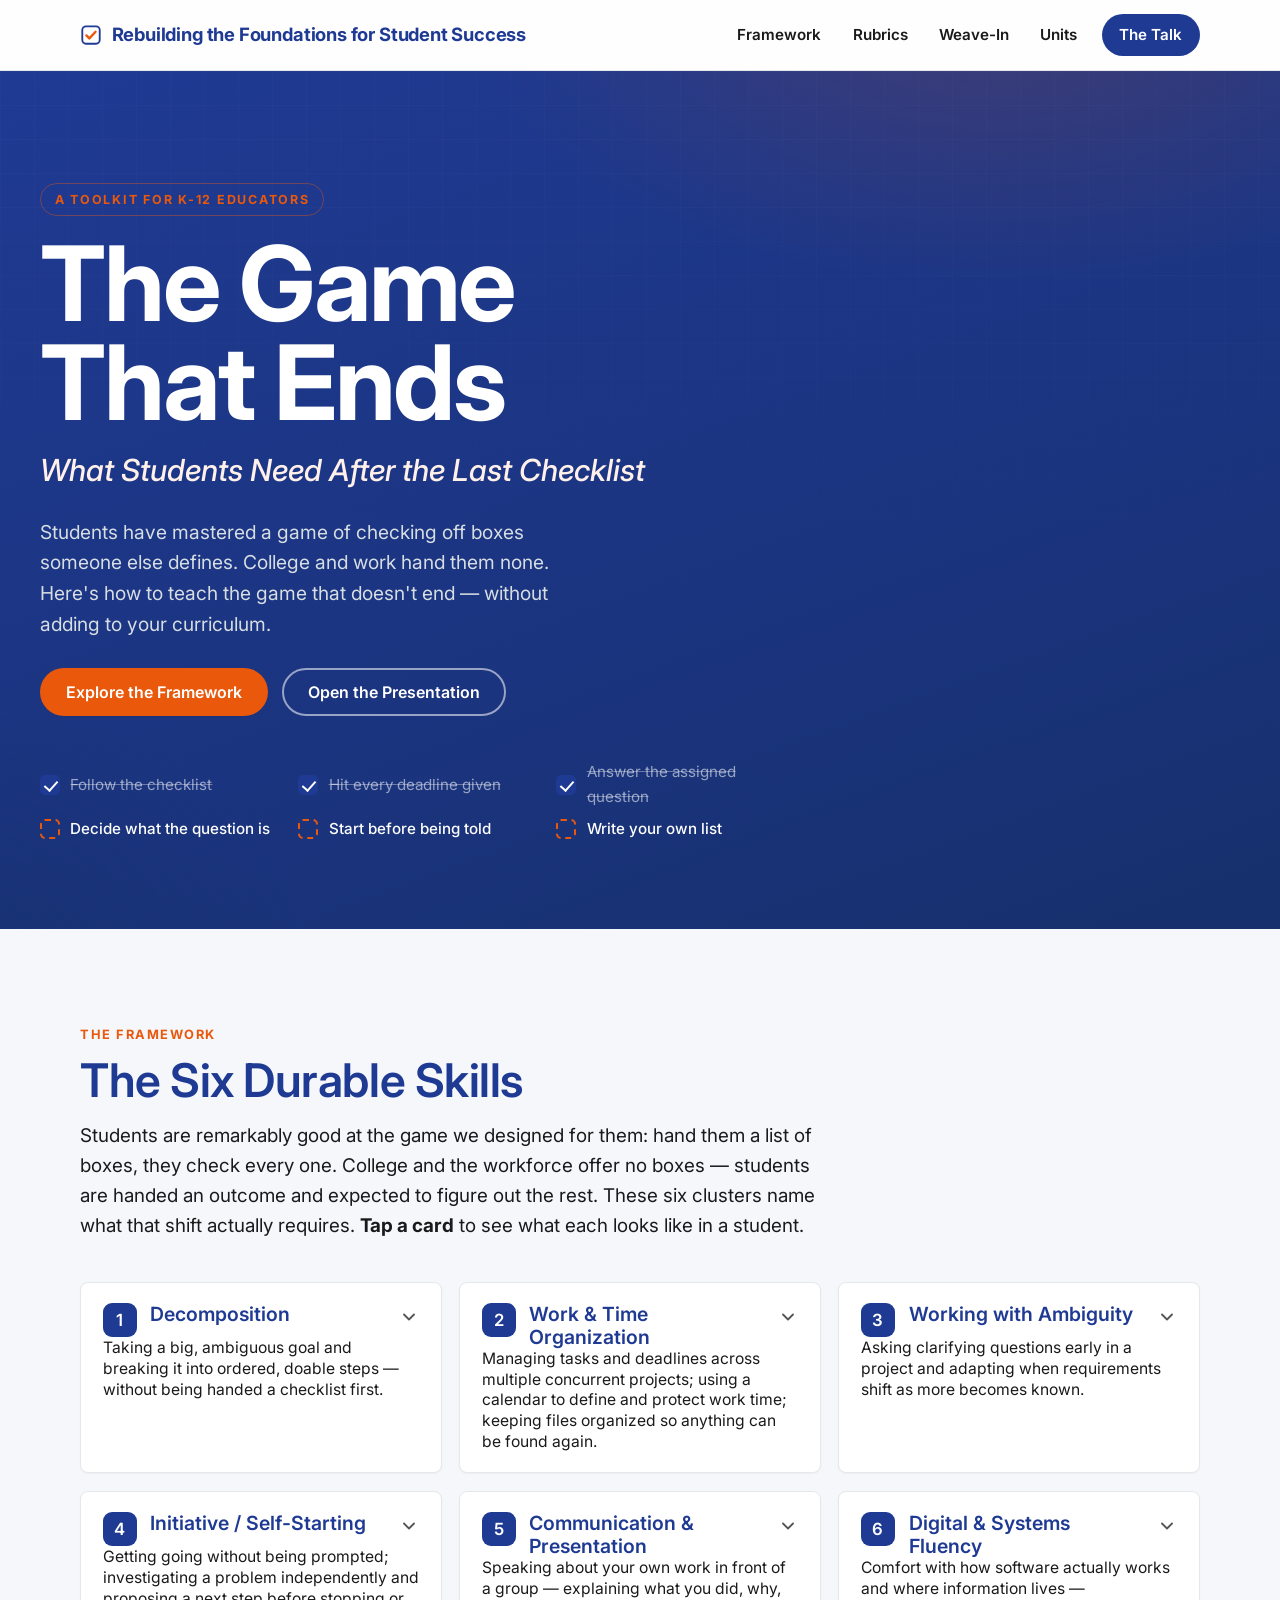
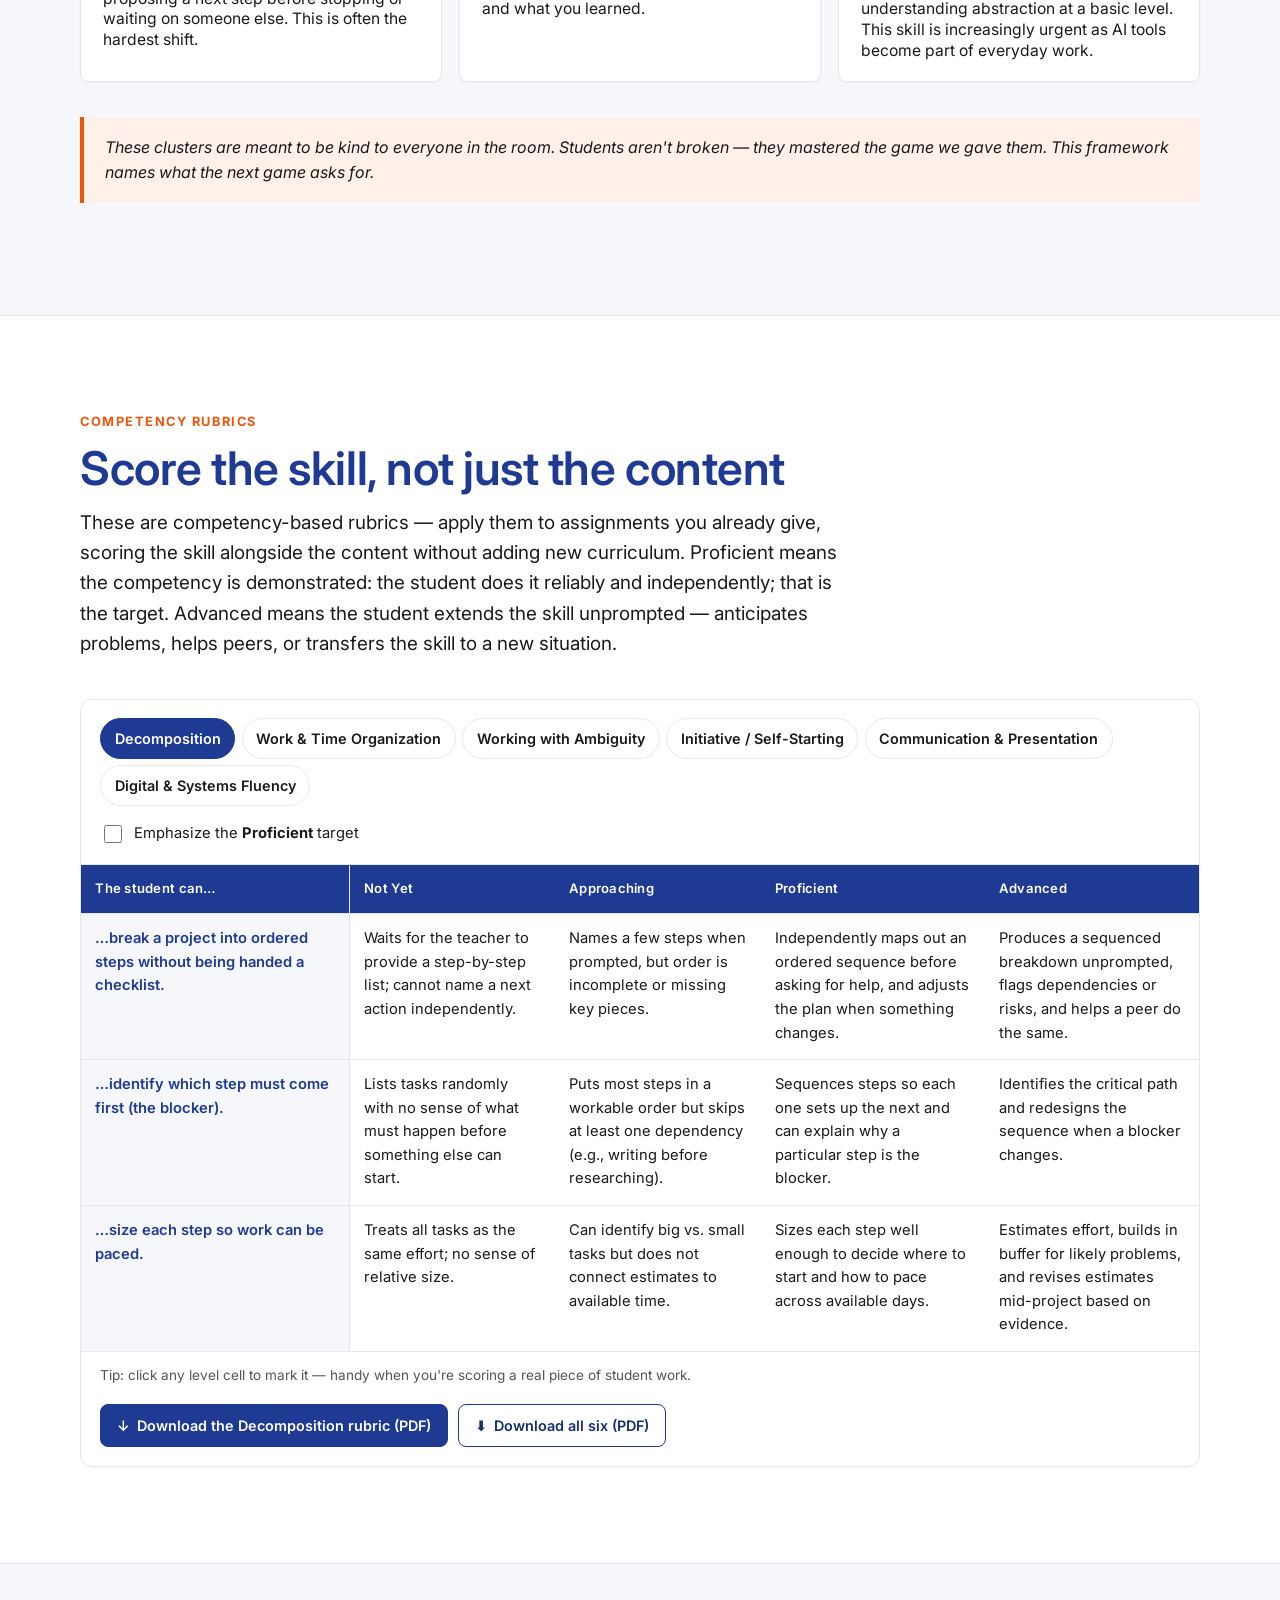
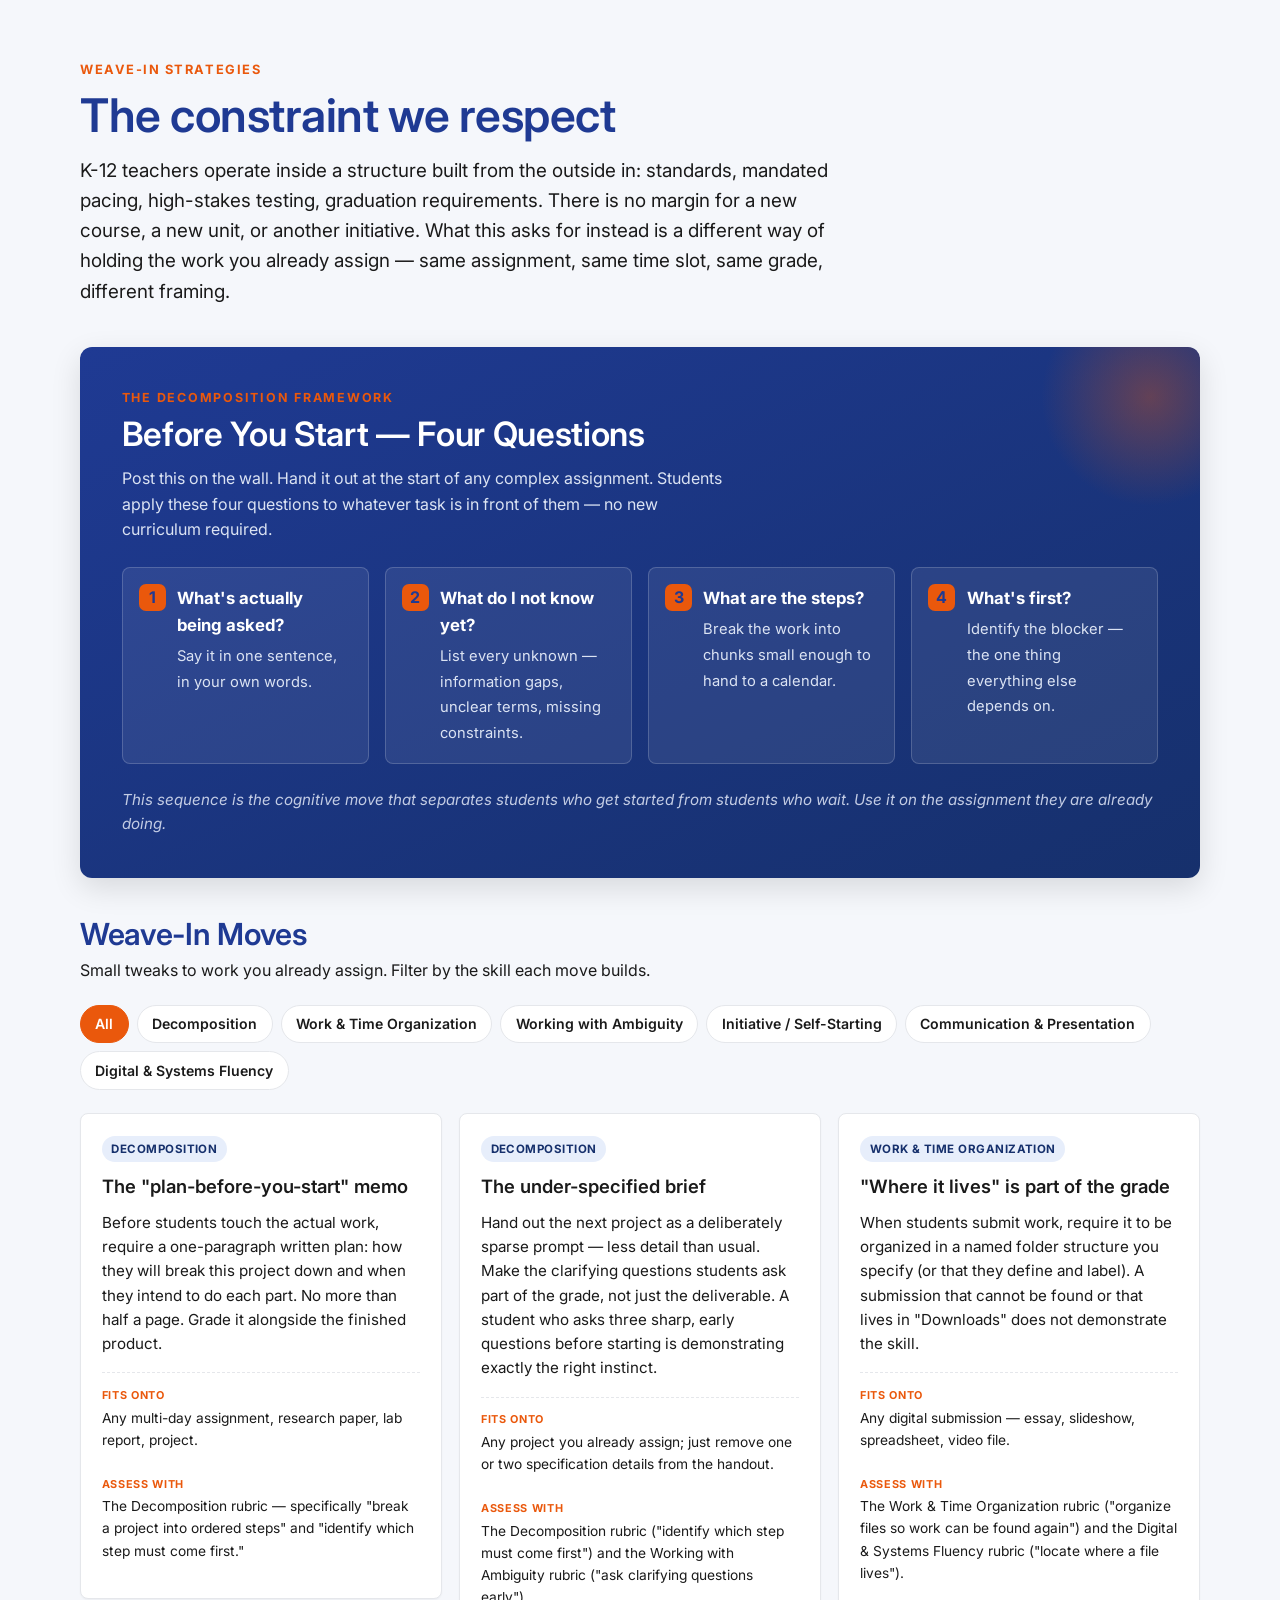
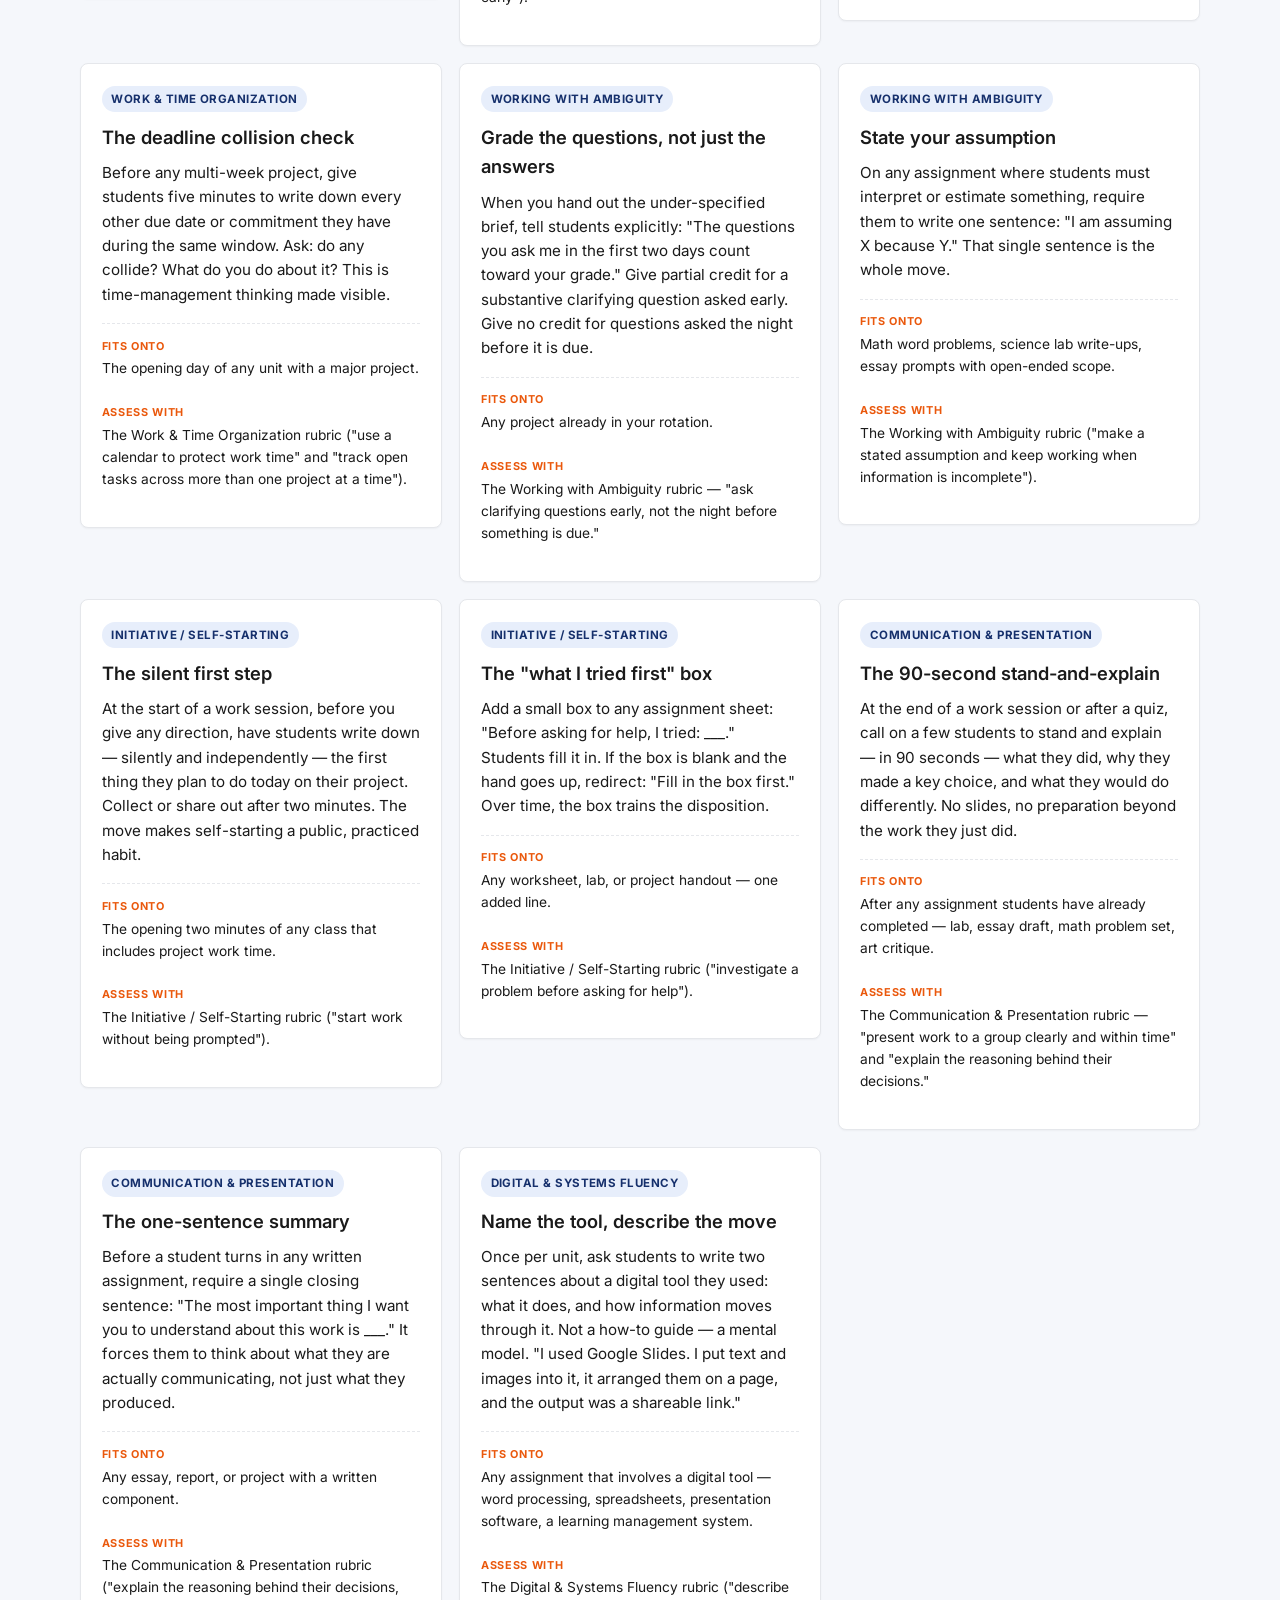
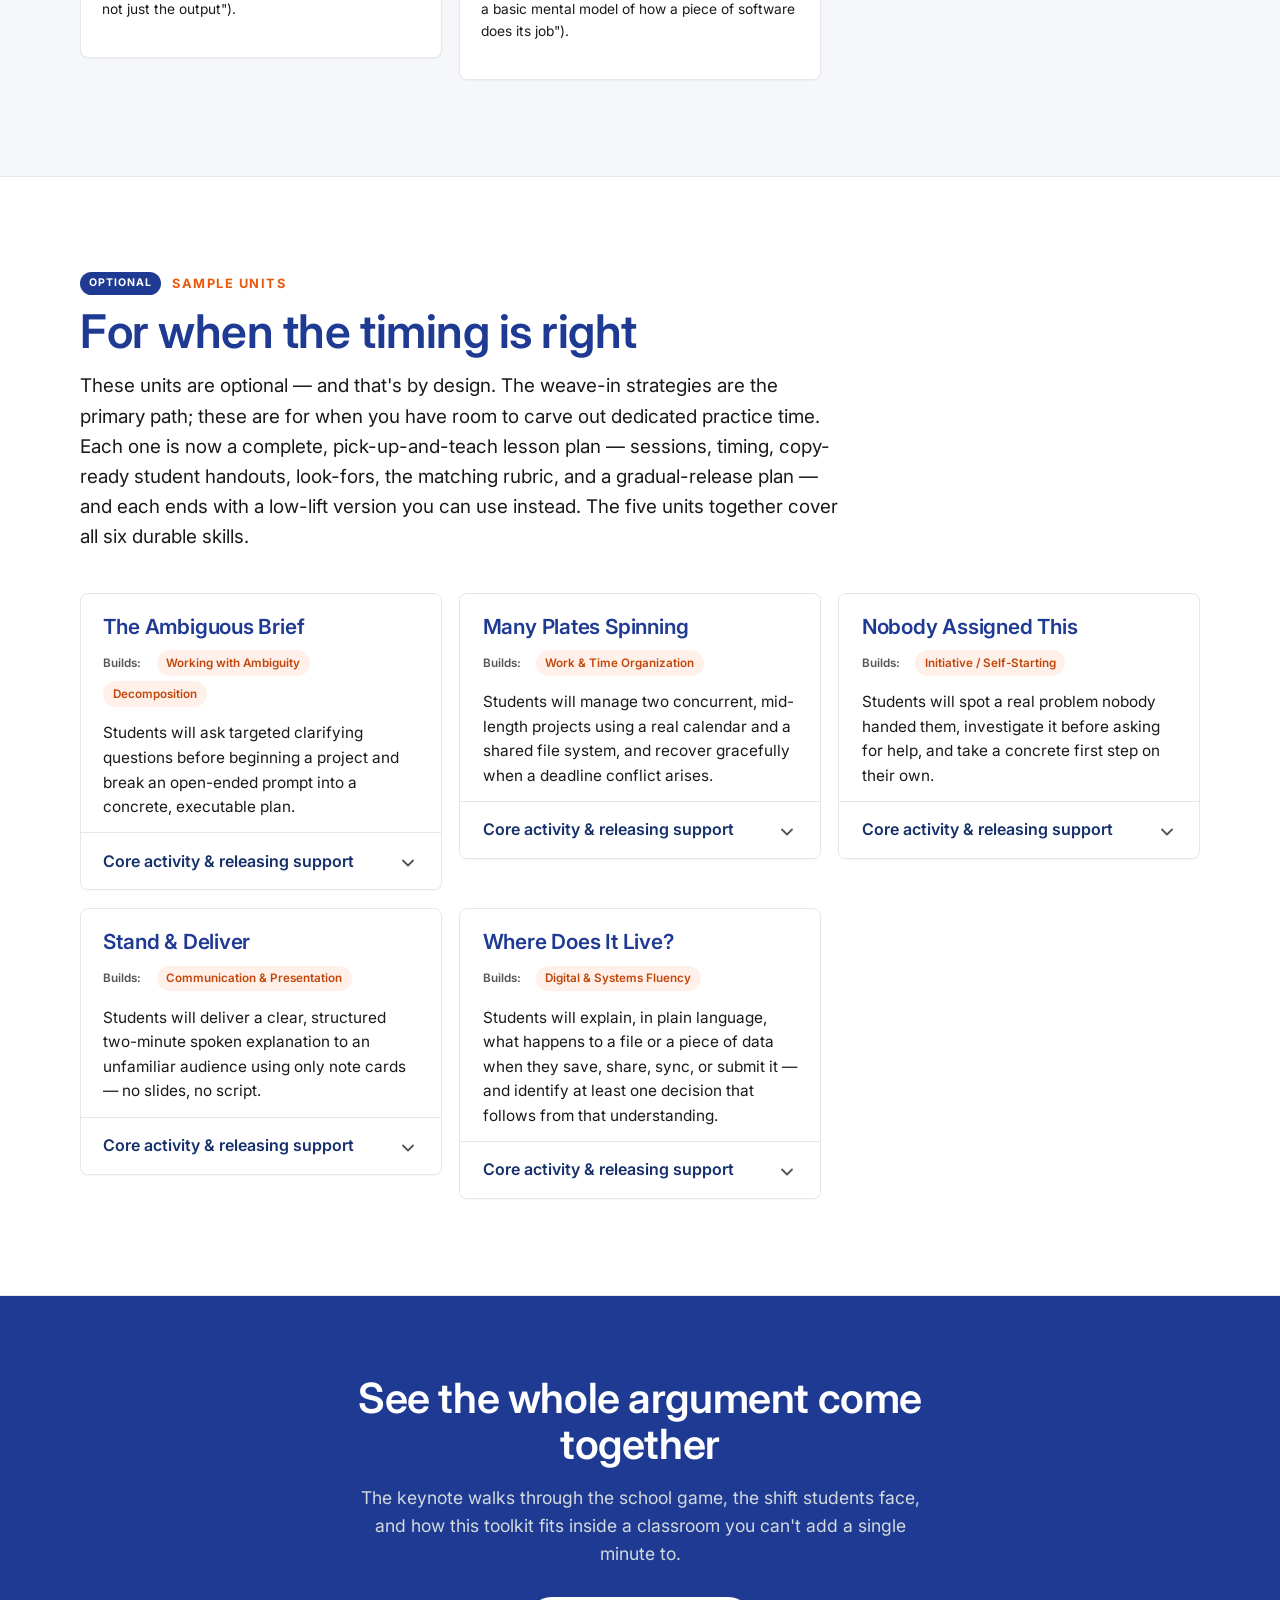
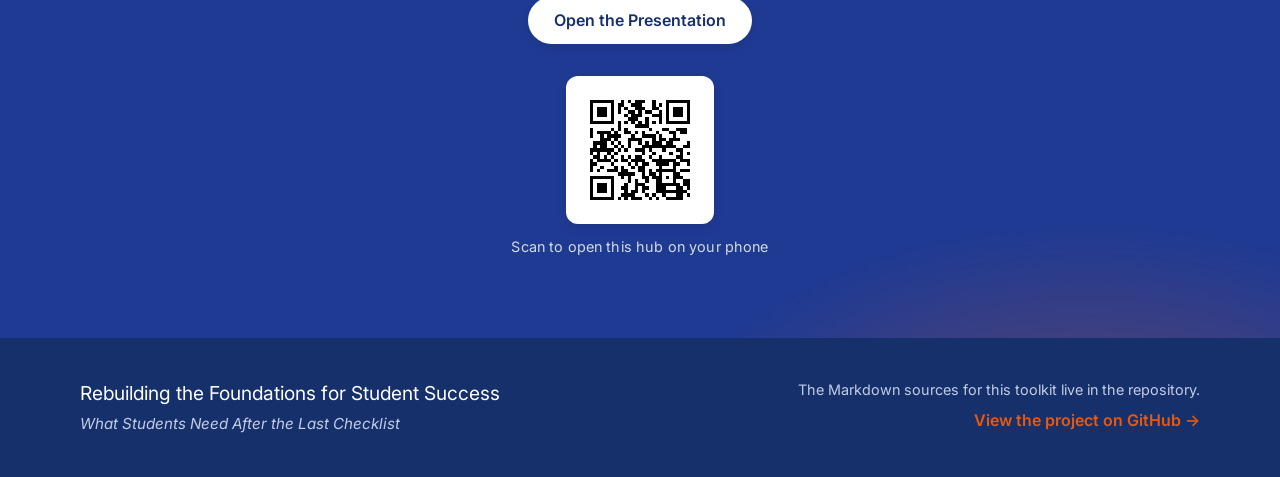
==== commit 75a0c172: "Add printable AWID-branded rubric PDFs and link them Generate one landscape PDF per competency rubri" ====
--- a/index.html
+++ b/index.html
@@ -114,6 +114,14 @@
             </table>
           </div>
           <p class="rubric__hint">Tip: click any level cell to mark it — handy when you're scoring a real piece of student work.</p>
+          <div class="rubric__downloads">
+            <a id="rubricDownload" class="rubric__dl" href="toolkit/rubrics-pdf/01-decomposition.pdf" target="_blank" rel="noopener">
+              <span aria-hidden="true">⬇</span> Download this rubric (PDF)
+            </a>
+            <a class="rubric__dl rubric__dl--ghost" href="toolkit/rubrics-pdf/durable-skills-rubrics.pdf" target="_blank" rel="noopener">
+              <span aria-hidden="true">⬇</span> Download all six (PDF)
+            </a>
+          </div>
         </div>
       </div>
     </section>
--- a/assets/styles.css
+++ b/assets/styles.css
@@ -278,6 +278,16 @@
 .rubric__toggle { display: inline-flex; align-items: center; gap: .55rem; font-size: .92rem; color: var(--ink-soft); cursor: pointer; user-select: none; }
 .rubric__toggle input { width: 18px; height: 18px; accent-color: var(--clay); cursor: pointer; }
 
+.rubric__downloads { display: flex; flex-wrap: wrap; gap: .6rem; padding: 0 1.2rem 1.2rem; }
+.rubric__dl {
+  display: inline-flex; align-items: center; gap: .45rem; font-weight: 600; font-size: .9rem;
+  padding: .55rem 1rem; border-radius: var(--r-md); background: var(--teal); color: #fff;
+  border: 1px solid var(--teal); transition: background .15s, color .15s, transform .15s var(--ease);
+}
+.rubric__dl:hover { background: var(--teal-700); color: #fff; transform: translateY(-1px); }
+.rubric__dl--ghost { background: #fff; color: var(--teal-700); }
+.rubric__dl--ghost:hover { background: var(--teal-100); color: var(--teal-700); }
+
 .rubric__tablewrap { overflow-x: auto; -webkit-overflow-scrolling: touch; }
 .rubric__table { border-collapse: collapse; width: 100%; min-width: 760px; font-size: .92rem; }
 .rubric__table th, .rubric__table td { text-align: left; vertical-align: top; padding: .85rem .9rem; border-bottom: 1px solid var(--line); }
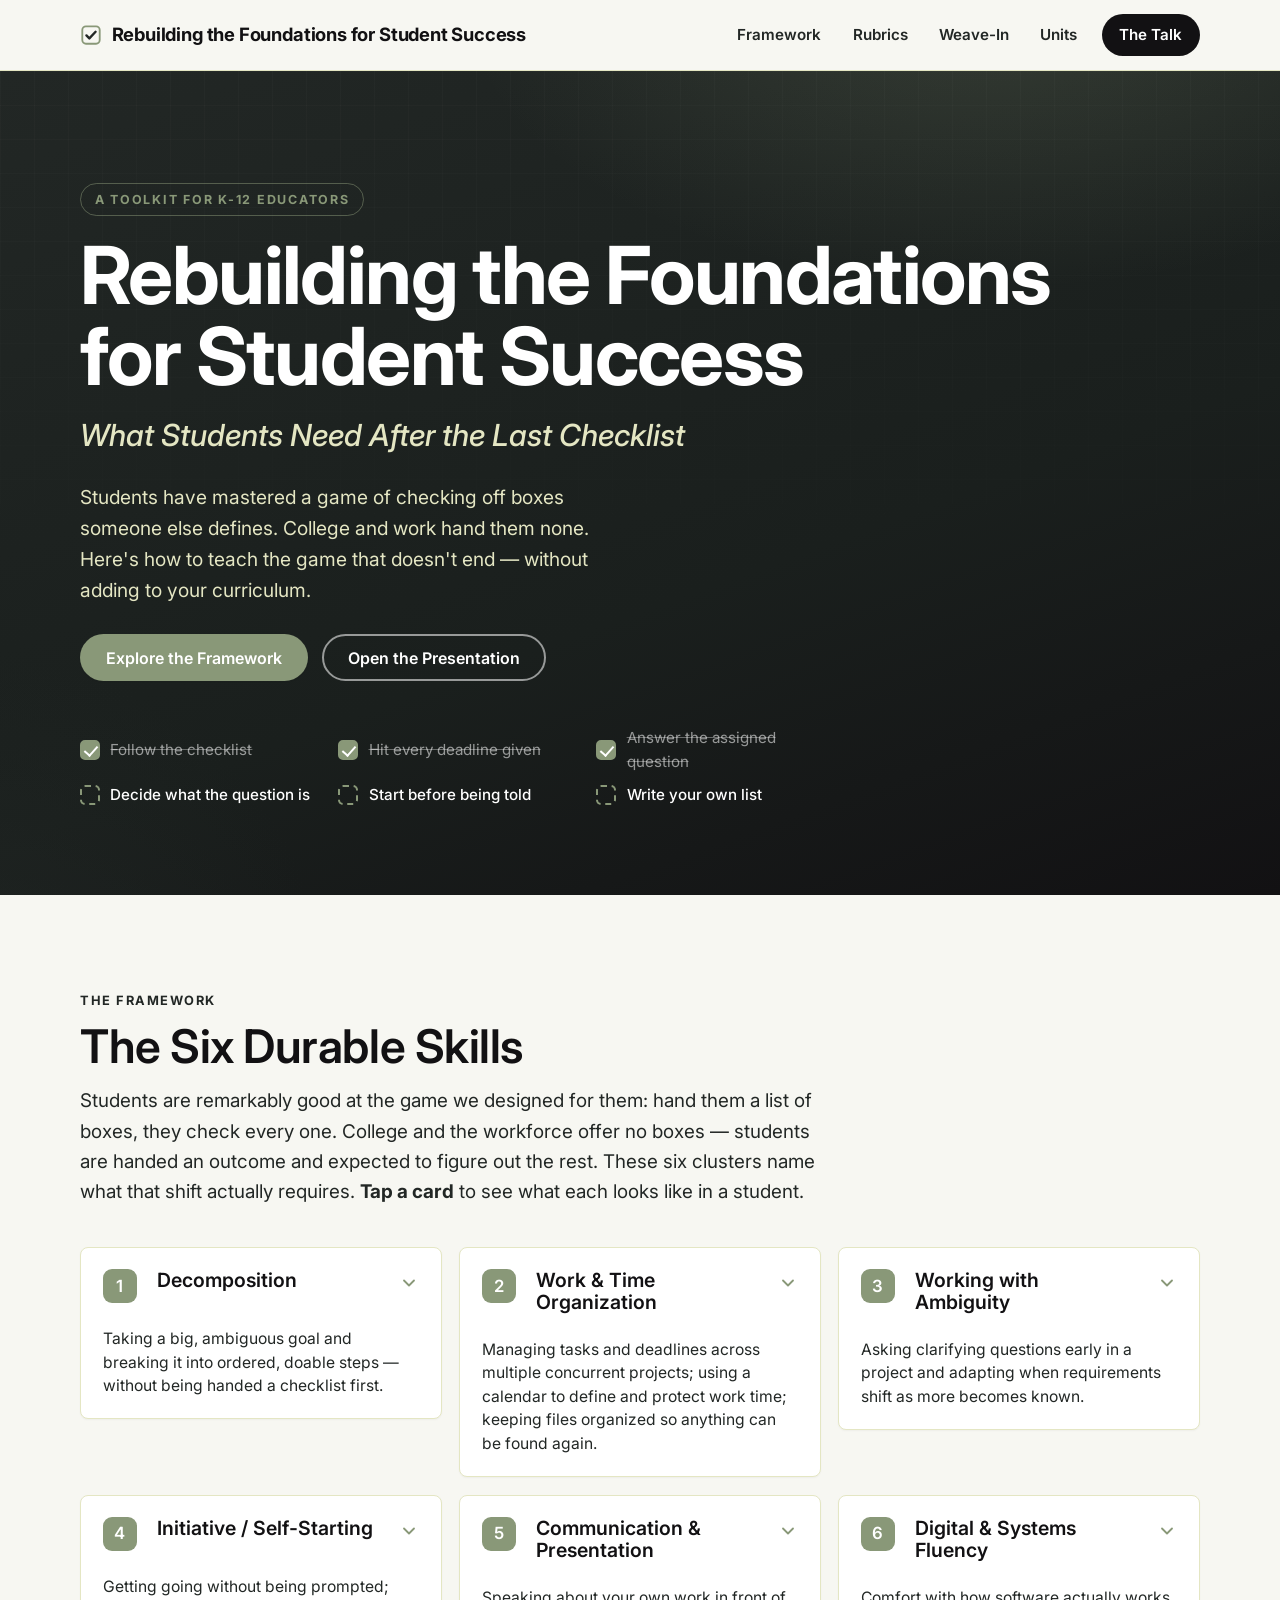
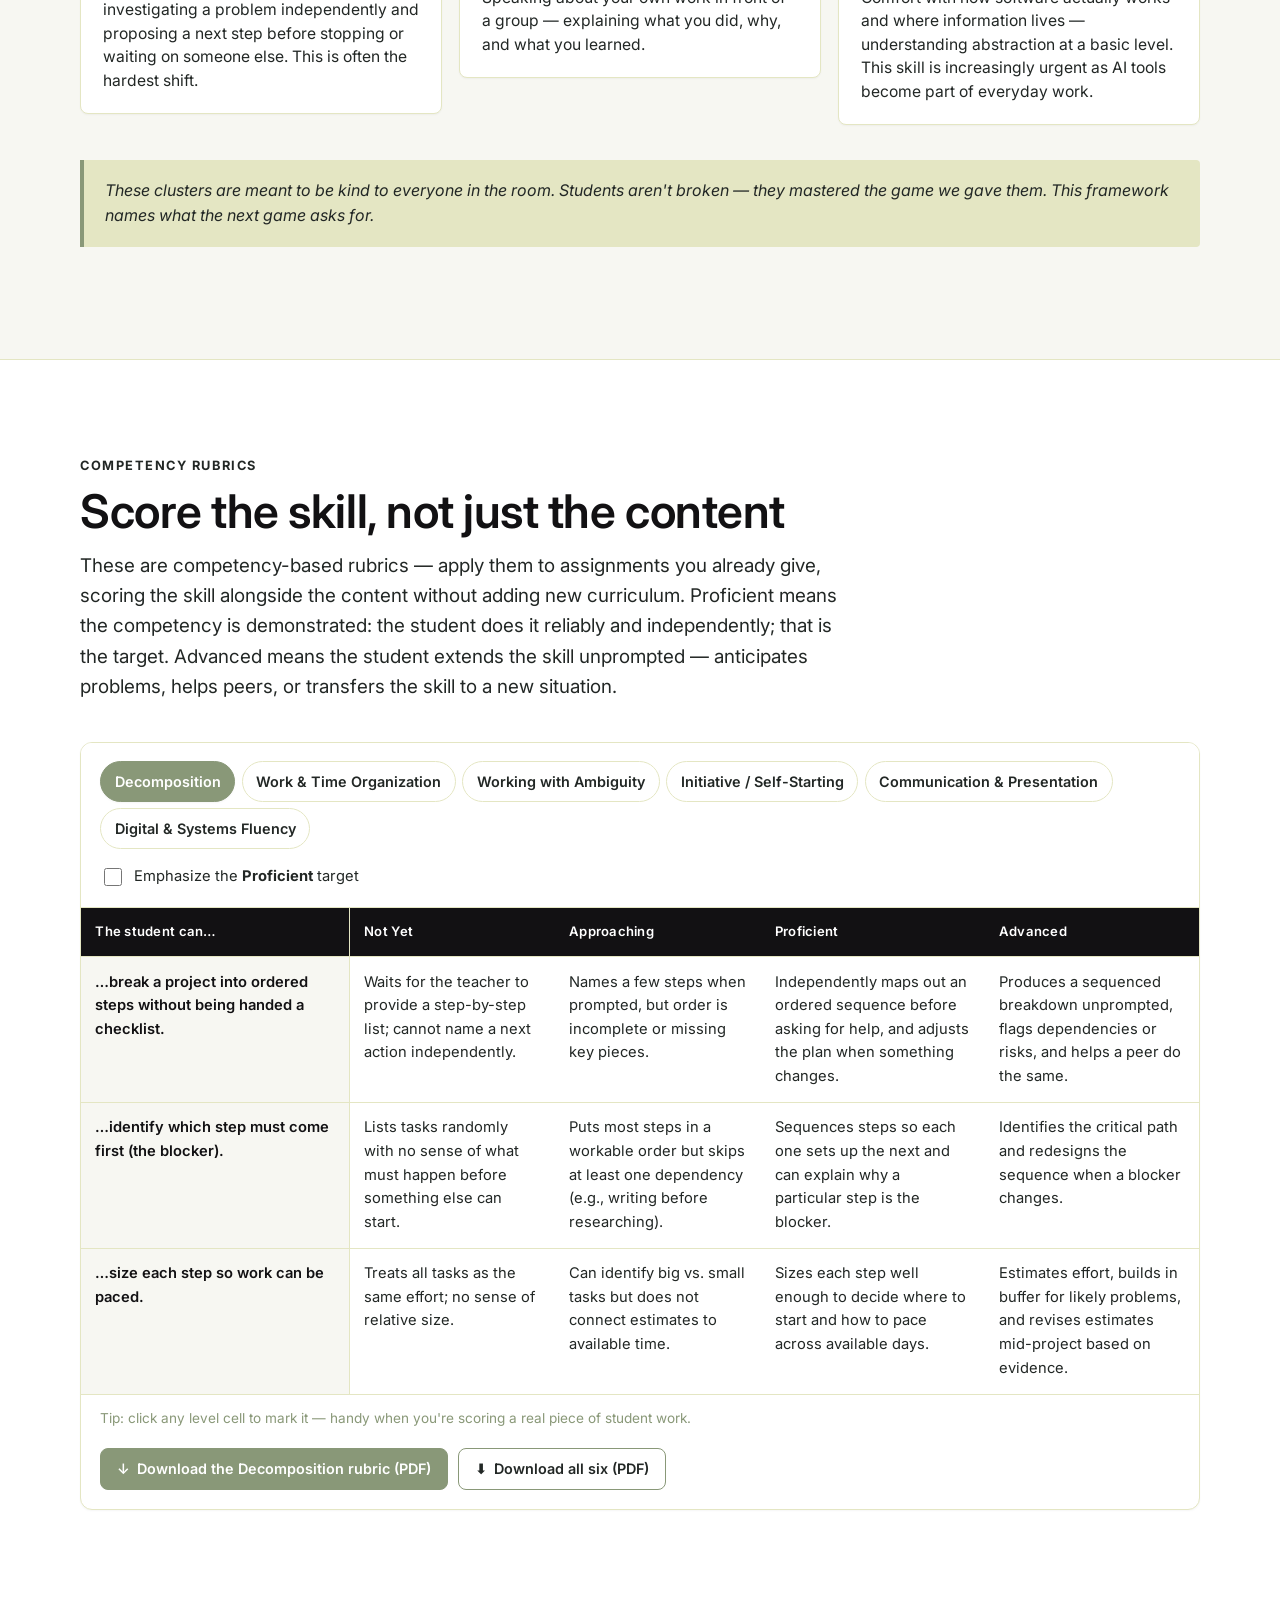
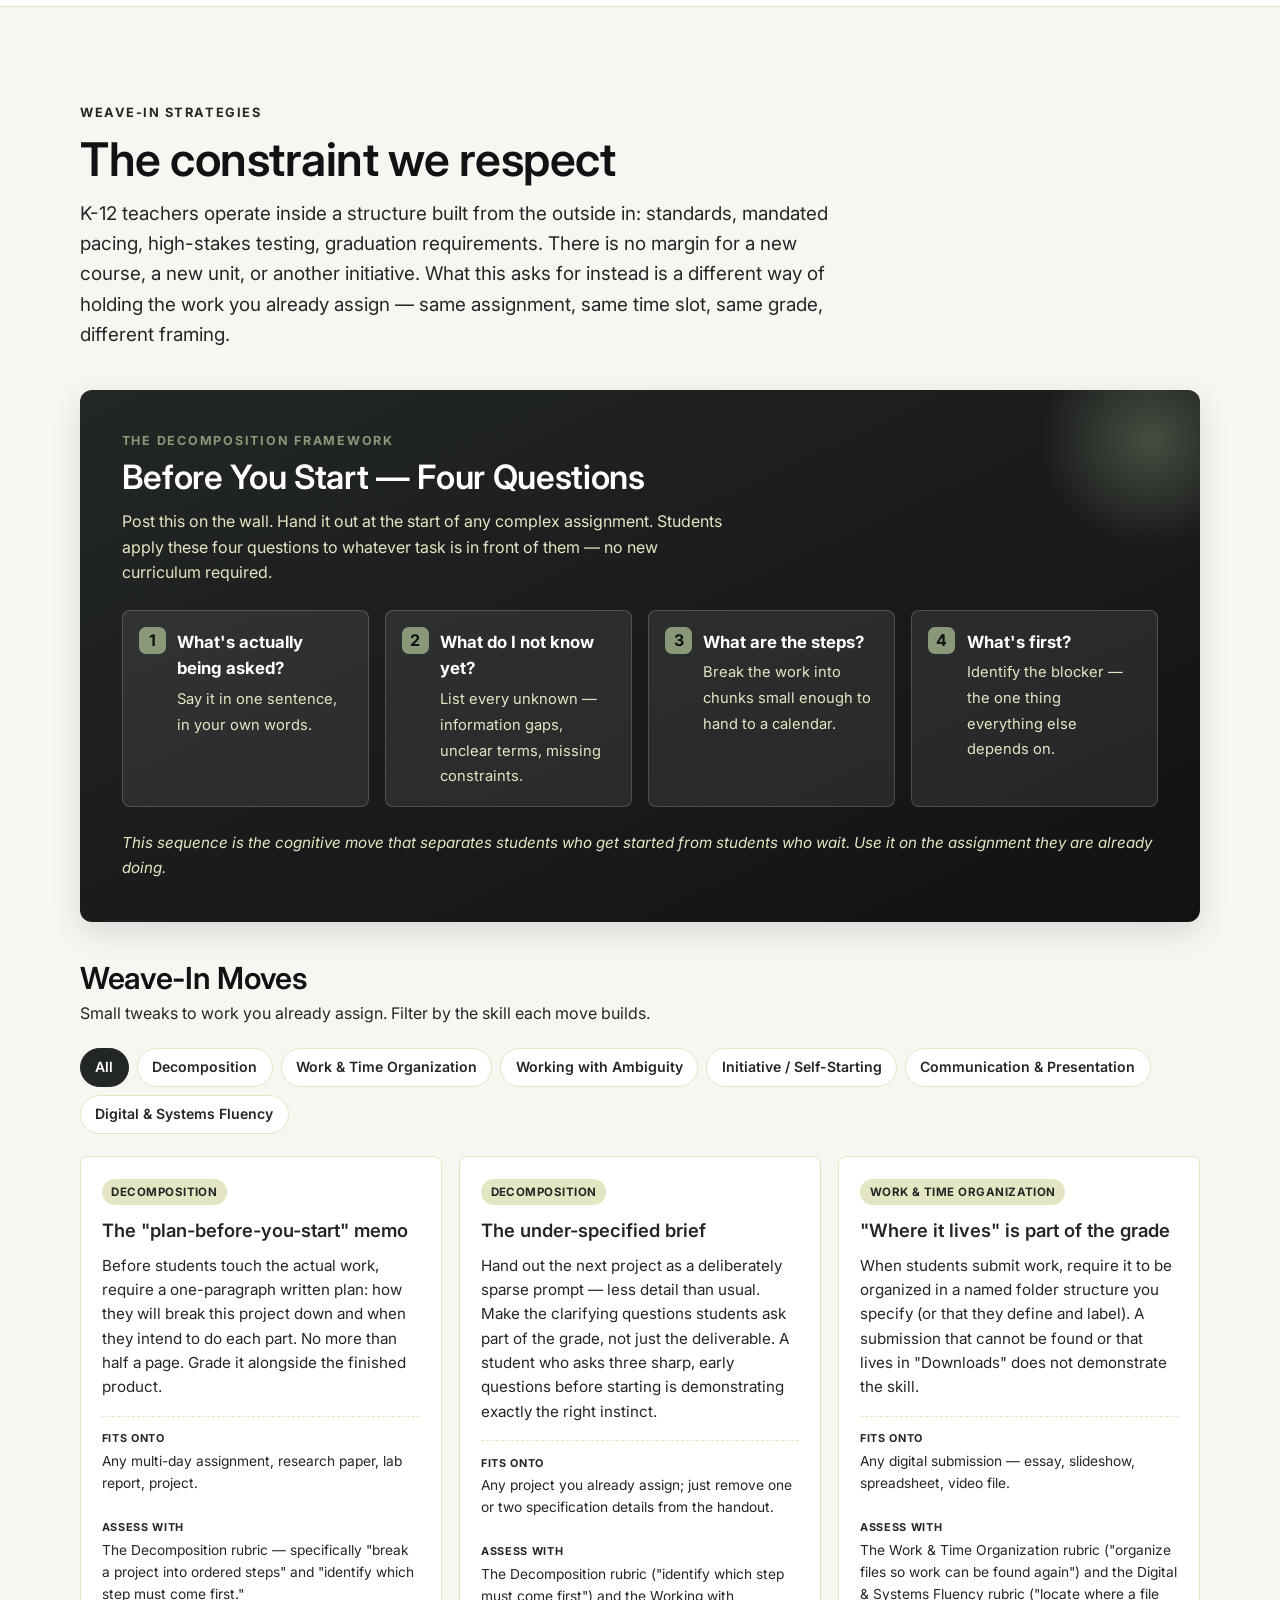
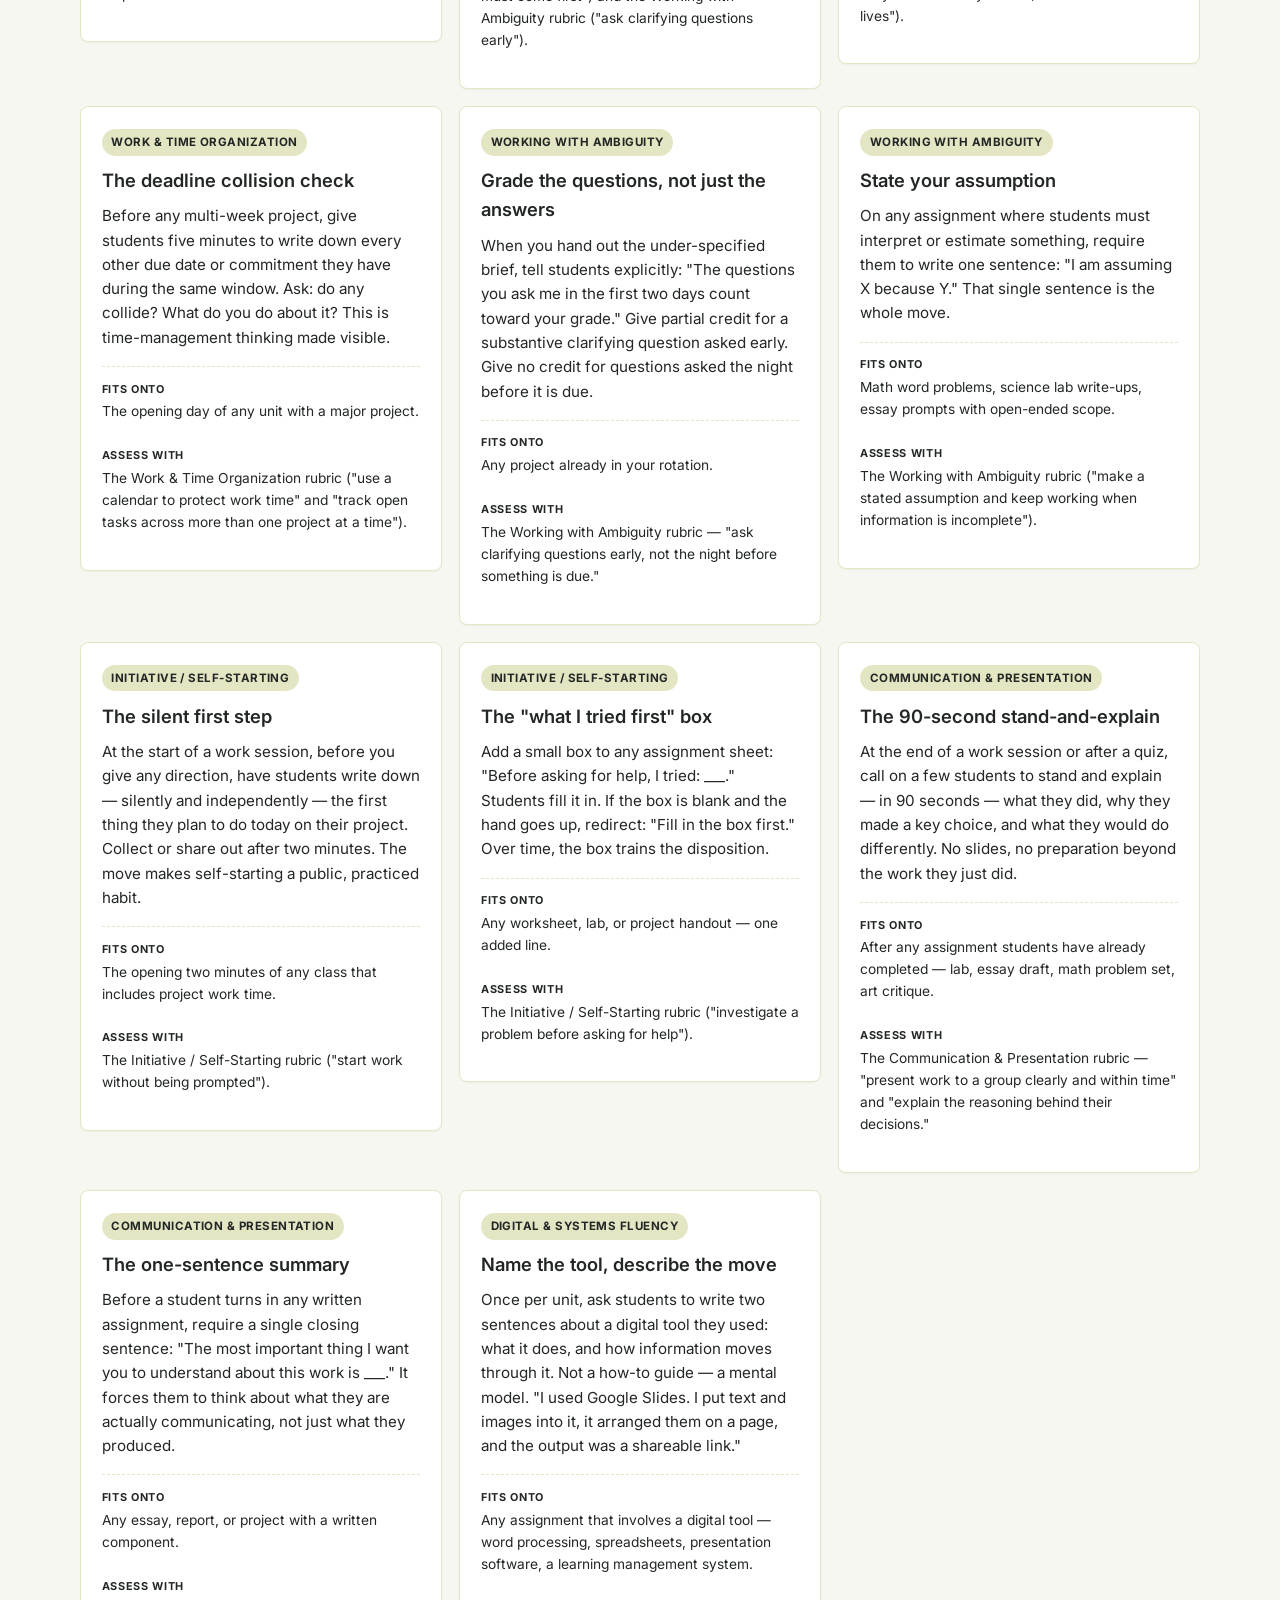
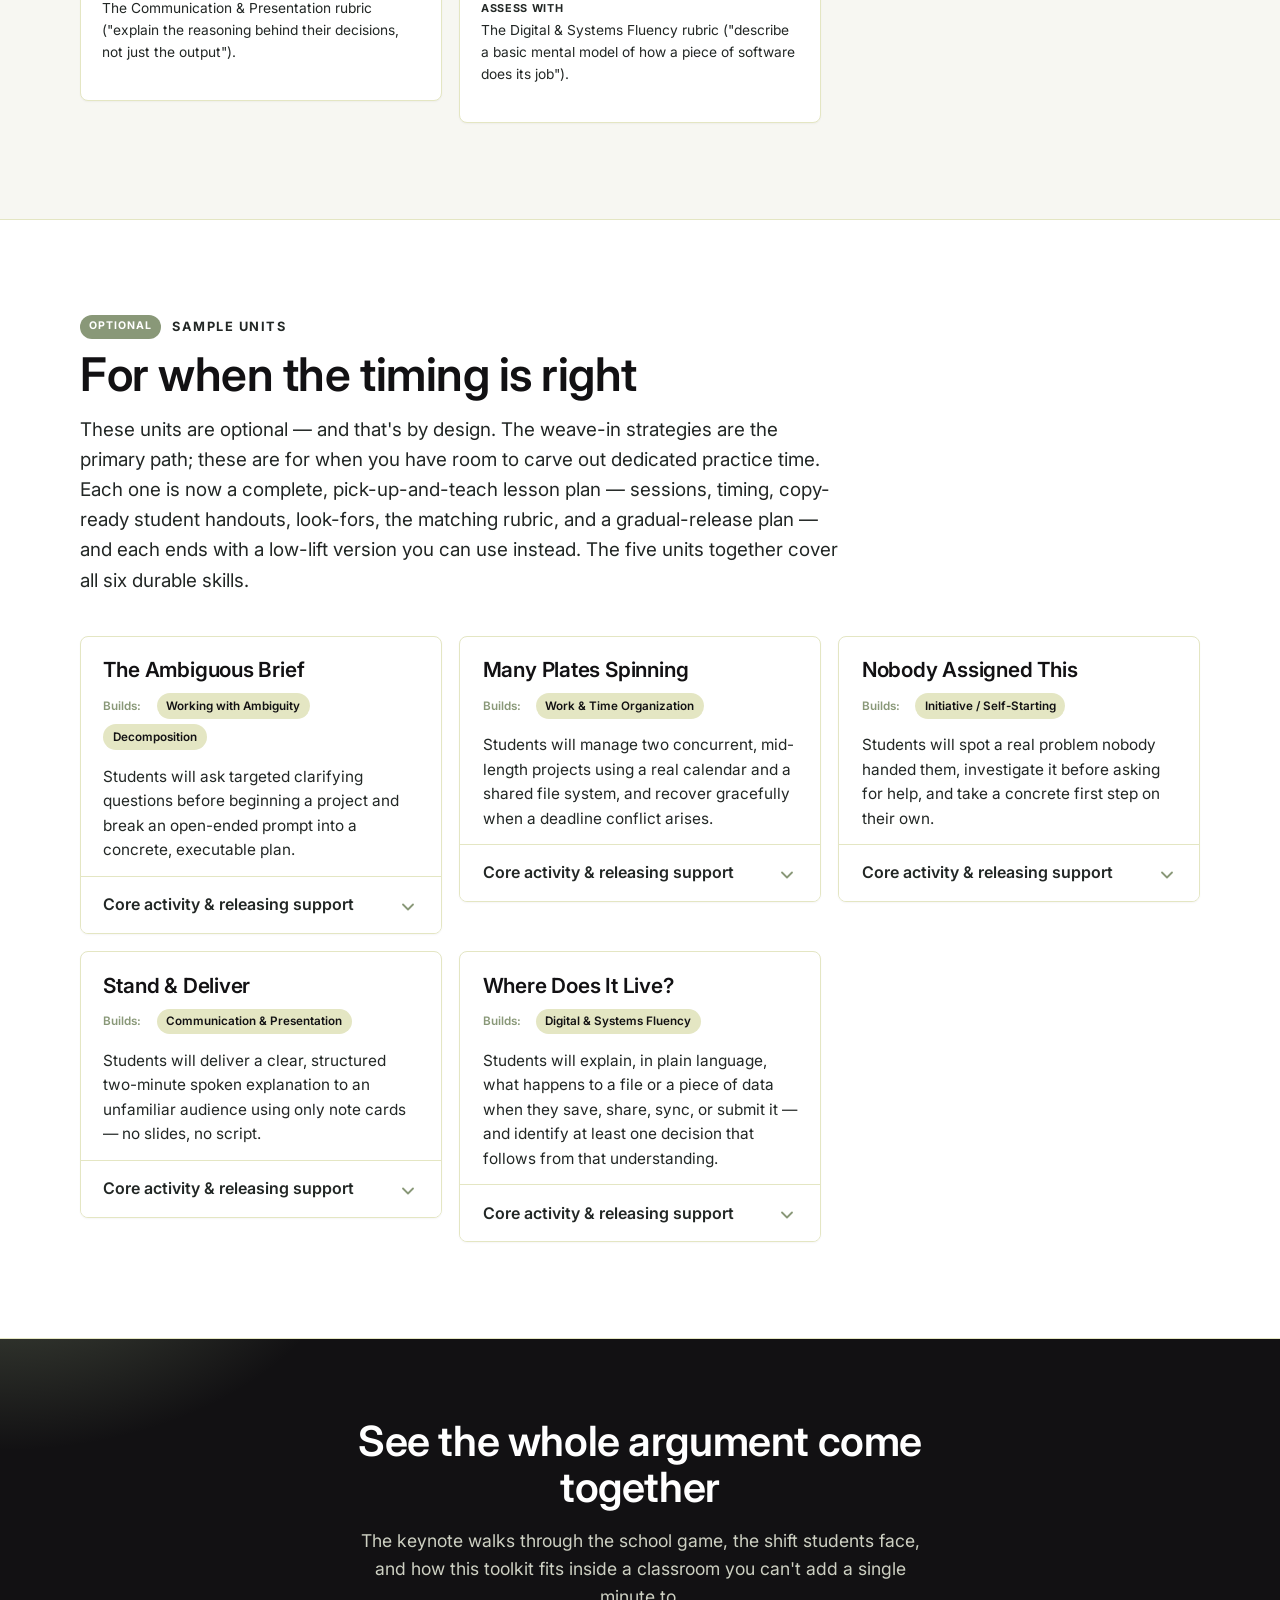
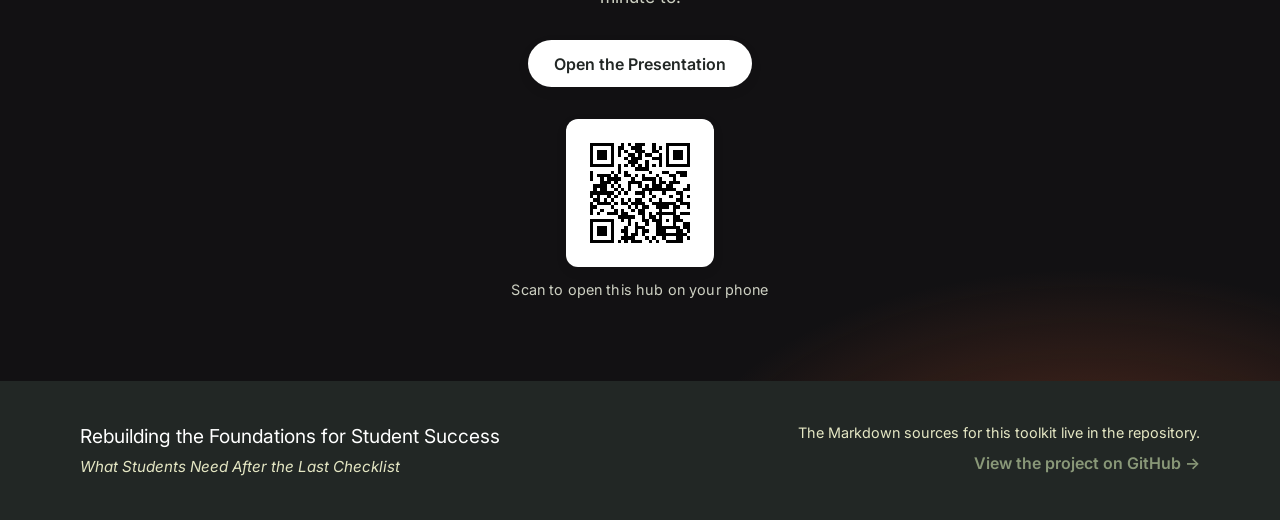
==== commit f8d49552: "Fix hero flush-to-edge on mobile + stale hero title .hero__inner set padding shorthand with 0 horizo" ====
--- a/index.html
+++ b/index.html
@@ -43,7 +43,7 @@
       <div class="hero__bg" aria-hidden="true"></div>
       <div class="wrap hero__inner">
         <p class="eyebrow">A toolkit for K-12 educators</p>
-        <h1 class="hero__title">The Game<br />That Ends</h1>
+        <h1 class="hero__title">Rebuilding the Foundations<br />for Student Success</h1>
         <p class="hero__subtitle">What Students Need After the Last Checklist</p>
         <p class="hero__thesis">
           Students have mastered a game of checking off boxes someone else defines.
--- a/assets/styles.css
+++ b/assets/styles.css
@@ -1,29 +1,29 @@
 /* =========================================================
    Rebuilding the Foundations for Student Success — toolkit hub
-   Anthony Wayne Innovation & Design brand: deep blue + orange
-   accent, neutral grays, Inter throughout, on white/section bg.
+   Earthy palette — coolors.co/f7f7f2-e4e6c3-899878-222725-121113
+   cream + sage accent + deep green-black, Inter throughout.
    ========================================================= */
 
 :root {
-  /* AWID brand tokens (semantic names kept; values remapped) */
-  --ink:        #1F3A93;   /* AWID primary blue — headings & key surfaces */
-  --ink-soft:   #1A1A1A;   /* body text */
-  --slate:      #555555;   /* muted / secondary text */
-  --line:       #E5E7EB;   /* borders, dividers */
-  --paper:      #F5F7FB;   /* section background */
-  --paper-2:    #FFFFFF;   /* page base */
+  /* Palette tokens (semantic names kept; values remapped) */
+  --ink:        #121113;   /* darkest — headings & deep surfaces */
+  --ink-soft:   #222725;   /* body text (dark green-black) */
+  --slate:      #899878;   /* muted / secondary (sage) */
+  --line:       #E4E6C3;   /* borders, dividers (pale sage) */
+  --paper:      #F7F7F2;   /* page / section background (cream) */
+  --paper-2:    #FFFFFF;   /* panels */
   --white:      #FFFFFF;
 
-  --teal:       #1F3A93;   /* primary blue — accents, buttons, links */
-  --teal-700:   #16306C;   /* primary dark — hover / active */
-  --teal-100:   #E7EEFB;   /* light blue tint — hover surfaces */
-
-  --clay:       #EA580C;   /* AWID orange — callouts, highlights */
-  --clay-600:   #C2460A;   /* darker orange — hover */
-  --amber:      #EA580C;   /* orange accent (folded into AWID orange) */
-  --amber-100:  #FFF1E9;   /* orange-soft — callout background */
-
-  --good:       #1F3A93;   /* (AWID has no green) primary blue */
+  --teal:       #899878;   /* sage — primary accent, buttons, links */
+  --teal-700:   #222725;   /* deep green — hover / active */
+  --teal-100:   #E4E6C3;   /* pale sage — hover / light surfaces */
+
+  --clay:       #222725;   /* deep green — kicker, emphasis, target */
+  --clay-600:   #121113;   /* darkest — hover */
+  --amber:      #899878;   /* sage accent (markers) */
+  --amber-100:  #E4E6C3;   /* pale sage — callout / soft backgrounds */
+
+  --good:       #899878;   /* sage */
 
   --shadow-sm:  0 1px 2px rgba(0,0,0,.04);
   --shadow-md:  0 4px 12px rgba(0,0,0,.08);
@@ -63,7 +63,7 @@
 a { color: var(--teal); text-decoration: none; }
 a:hover { color: var(--teal-700); }
 
-.wrap { width: 100%; max-width: var(--wrap); margin: 0 auto; padding: 0 clamp(1.1rem, 4vw, 2.5rem); }
+.wrap { width: 100%; max-width: var(--wrap); margin: 0 auto; padding: 0 clamp(1.5rem, 5vw, 2.5rem); }
 
 .visually-hidden, .skip-link {
   position: absolute !important; width: 1px; height: 1px; padding: 0; margin: -1px;
@@ -87,8 +87,8 @@
 }
 .btn:hover { transform: translateY(-2px); }
 .btn:active { transform: translateY(0); }
-.btn--primary { background: var(--clay); color: #fff; box-shadow: var(--shadow-sm); }
-.btn--primary:hover { background: var(--clay-600); color: #fff; box-shadow: var(--shadow-md); }
+.btn--primary { background: var(--teal); color: #fff; box-shadow: var(--shadow-sm); }
+.btn--primary:hover { background: var(--teal-700); color: #fff; box-shadow: var(--shadow-md); }
 .btn--ghost { background: transparent; color: var(--ink); border-color: var(--ink); }
 .btn--ghost:hover { background: var(--ink); color: #fff; }
 .btn--light { background: #fff; color: var(--teal-700); box-shadow: var(--shadow-md); }
@@ -97,12 +97,12 @@
 /* ============ NAV ============ */
 .nav {
   position: sticky; top: 0; z-index: 100;
-  background: rgba(255,255,255,.85);
+  background: rgba(247,247,242,.85);
   backdrop-filter: saturate(140%) blur(12px);
   border-bottom: 1px solid var(--line);
 }
 .nav__inner {
-  max-width: var(--wrap); margin: 0 auto; padding: 0 clamp(1.1rem, 4vw, 2.5rem);
+  max-width: var(--wrap); margin: 0 auto; padding: 0 clamp(1.5rem, 5vw, 2.5rem);
   height: 70px; display: flex; align-items: center; justify-content: space-between; gap: 1rem;
 }
 .brand { display: inline-flex; align-items: center; gap: .6rem; color: var(--ink); font-weight: 700; }
@@ -146,7 +146,7 @@
     position: absolute; top: 70px; left: 0; right: 0;
     flex-direction: column; align-items: stretch; gap: .15rem;
     background: var(--paper-2); border-bottom: 1px solid var(--line);
-    padding: .75rem clamp(1.1rem, 4vw, 2.5rem) 1.25rem;
+    padding: .75rem clamp(1.5rem, 5vw, 2.5rem) 1.25rem;
     box-shadow: var(--shadow-md);
     transform: translateY(-8px); opacity: 0; pointer-events: none;
     transition: transform .22s var(--ease), opacity .22s var(--ease);
@@ -163,9 +163,9 @@
 .hero__bg {
   position: absolute; inset: 0;
   background:
-    radial-gradient(900px 500px at 78% -10%, rgba(234,88,12,.18), transparent 60%),
-    radial-gradient(700px 600px at -5% 110%, rgba(22,48,108,.65), transparent 55%),
-    linear-gradient(160deg, #1F3A93 0%, #1b347f 60%, #16306C 100%);
+    radial-gradient(900px 500px at 78% -10%, rgba(137,152,120,.22), transparent 60%),
+    radial-gradient(700px 600px at -5% 110%, rgba(34,39,37,.6), transparent 55%),
+    linear-gradient(160deg, #222725 0%, #1a1f1d 60%, #121113 100%);
 }
 .hero__bg::after {
   content: ""; position: absolute; inset: 0; opacity: .5;
@@ -175,15 +175,15 @@
   -webkit-mask-image: linear-gradient(to bottom, #000 0%, transparent 70%);
           mask-image: linear-gradient(to bottom, #000 0%, transparent 70%);
 }
-.hero__inner { position: relative; padding: clamp(3.5rem, 9vw, 7rem) 0 clamp(3rem, 7vw, 5.5rem); }
+.hero__inner { position: relative; padding-top: clamp(3.5rem, 9vw, 7rem); padding-bottom: clamp(3rem, 7vw, 5.5rem); }
 .eyebrow {
   display: inline-block; text-transform: uppercase; letter-spacing: .14em; font-size: .78rem;
   font-weight: 700; color: var(--amber); margin: 0 0 1.1rem;
-  border: 1px solid rgba(234,88,12,.4); border-radius: 999px; padding: .35rem .85rem;
-}
-.hero__title { color: #fff; font-size: clamp(3rem, 11vw, 6.5rem); font-weight: 700; line-height: .95; letter-spacing: -.02em; }
+  border: 1px solid rgba(137,152,120,.5); border-radius: 999px; padding: .35rem .85rem;
+}
+.hero__title { color: #fff; font-size: clamp(2.2rem, 7vw, 5rem); font-weight: 700; line-height: 1.02; letter-spacing: -.02em; overflow-wrap: break-word; }
 .hero__subtitle { font-family: var(--font-display); font-weight: 500; font-style: italic; color: var(--amber-100); font-size: clamp(1.25rem, 3.5vw, 1.9rem); margin: .9rem 0 1.4rem; }
-.hero__thesis { max-width: 46ch; color: #d7dee2; font-size: clamp(1.05rem, 2.4vw, 1.2rem); }
+.hero__thesis { max-width: 46ch; color: #E4E6C3; font-size: clamp(1.05rem, 2.4vw, 1.2rem); }
 .hero__actions { display: flex; flex-wrap: wrap; gap: .9rem; margin-top: 1.8rem; }
 .hero__actions .btn--ghost { color: #fff; border-color: rgba(255,255,255,.55); }
 .hero__actions .btn--ghost:hover { background: #fff; color: var(--ink); border-color: #fff; }
@@ -193,7 +193,7 @@
   display: grid; grid-template-columns: repeat(auto-fit, minmax(210px, 1fr)); gap: .5rem .9rem;
   max-width: 760px;
 }
-.hero__checklist li { display: flex; align-items: center; gap: .65rem; font-size: .95rem; color: #c6d0d6; }
+.hero__checklist li { display: flex; align-items: center; gap: .65rem; font-size: .95rem; color: #cdd0c2; }
 .hero__checklist .box {
   width: 20px; height: 20px; border-radius: 5px; border: 2px solid rgba(255,255,255,.4);
   flex: 0 0 auto; position: relative;
@@ -226,7 +226,7 @@
 }
 
 /* ============ FRAMEWORK CARDS ============ */
-.cards { display: grid; grid-template-columns: repeat(auto-fill, minmax(300px, 1fr)); gap: 1.1rem; }
+.cards { display: grid; grid-template-columns: repeat(auto-fill, minmax(300px, 1fr)); gap: 1.1rem; align-items: start; }
 
 .card {
   background: var(--white); border: 1px solid var(--line); border-radius: var(--r-md);
@@ -238,7 +238,7 @@
   display: block; width: 100%; text-align: left; background: transparent; border: 0; cursor: pointer;
   padding: 1.3rem 1.35rem; font: inherit; color: inherit;
 }
-.card__top { display: flex; align-items: flex-start; gap: .85rem; }
+.card__top { display: flex; align-items: flex-start; gap: 1.25rem; }
 .card__num {
   flex: 0 0 auto; width: 34px; height: 34px; border-radius: 9px; display: grid; place-items: center;
   font-family: var(--font-display); font-weight: 600; font-size: 1.05rem; color: #fff; background: var(--teal);
@@ -247,7 +247,7 @@
 .card__name { font-family: var(--font-display); font-weight: 600; font-size: 1.22rem; color: var(--ink); display: block; line-height: 1.15; }
 .card__chevron { flex: 0 0 auto; color: var(--slate); transition: transform .25s var(--ease); margin-top: 4px; }
 .card__btn[aria-expanded="true"] .card__chevron { transform: rotate(180deg); }
-.card__def { font-family: var(--font-sans); font-weight: 400; color: var(--ink-soft); margin: 1.15rem 0 0; font-size: .98rem; }
+.card__def { display: block; font-family: var(--font-sans); font-weight: 400; color: var(--ink-soft); margin: 1.5rem 0 0; font-size: .98rem; line-height: 1.5; }
 
 .card__panel { overflow: hidden; max-height: 0; transition: max-height .3s var(--ease); }
 .card__panel-inner { padding: 0 1.35rem 1.3rem; }
@@ -287,6 +287,18 @@
 .rubric__dl:hover { background: var(--teal-700); color: #fff; transform: translateY(-1px); }
 .rubric__dl--ghost { background: #fff; color: var(--teal-700); }
 .rubric__dl--ghost:hover { background: var(--teal-100); color: var(--teal-700); }
+
+/* On small screens the wide rubric table forces horizontal scrolling —
+   hide it and let the PDF downloads carry the section instead. */
+@media (max-width: 820px) {
+  .rubric__tablewrap, .rubric__toggle, .rubric__hint { display: none; }
+  .rubric__downloads { padding: 1.2rem; flex-direction: column; align-items: stretch; }
+  .rubric__downloads::before {
+    content: "Pick a skill above, then download its rubric (full table is in the PDF).";
+    display: block; font-size: .85rem; color: var(--slate); margin-bottom: .2rem;
+  }
+  .rubric__dl { justify-content: center; }
+}
 
 .rubric__tablewrap { overflow-x: auto; -webkit-overflow-scrolling: touch; }
 .rubric__table { border-collapse: collapse; width: 100%; min-width: 760px; font-size: .92rem; }
@@ -301,7 +313,7 @@
   position: sticky; left: 0; z-index: 1; border-right: 1px solid var(--line);
 }
 .rubric__table thead .col-can { position: sticky; left: 0; z-index: 3; background: var(--ink); color: #fff; }
-.rubric__table tbody tr:hover .col-can { background: #EEF2FB; }
+.rubric__table tbody tr:hover .col-can { background: #F0F1E2; }
 .rubric__table td.level { cursor: pointer; transition: background .15s, box-shadow .15s; color: var(--ink-soft); }
 .rubric__table td.level:hover { background: var(--teal-100); }
 .rubric__table td.level.is-picked {
@@ -309,25 +321,25 @@
   color: var(--ink); font-weight: 500;
 }
 /* proficient emphasis */
-.rubric.show-target thead th.is-target { background: var(--clay); }
-.rubric.show-target td.level.is-target { background: #FFF1E9; box-shadow: inset 0 0 0 2px var(--clay); color: var(--ink); }
+.rubric.show-target thead th.is-target { background: var(--teal); }
+.rubric.show-target td.level.is-target { background: #E4E6C3; box-shadow: inset 0 0 0 2px var(--teal); color: var(--ink); }
 .rubric.show-target td.level.is-target.is-picked { box-shadow: inset 0 0 0 2px var(--clay), inset 0 0 0 5px var(--teal-100); }
 
 .rubric__hint { padding: .85rem 1.2rem 1.1rem; margin: 0; font-size: .85rem; color: var(--slate); background: var(--paper-2); }
 
 /* ============ WEAVE-IN ============ */
 .callout {
-  position: relative; background: linear-gradient(155deg, var(--teal) 0%, var(--teal-700) 100%);
+  position: relative; background: linear-gradient(155deg, var(--ink-soft) 0%, var(--ink) 100%);
   color: #fff; border-radius: var(--r-lg); padding: clamp(1.6rem, 4vw, 2.6rem); box-shadow: var(--shadow-lg);
   margin-bottom: 2.5rem; overflow: hidden;
 }
 .callout::before {
   content: ""; position: absolute; right: -60px; top: -60px; width: 220px; height: 220px;
-  background: radial-gradient(circle, rgba(234,88,12,.35), transparent 70%); pointer-events: none;
+  background: radial-gradient(circle, rgba(137,152,120,.4), transparent 70%); pointer-events: none;
 }
 .callout__label { text-transform: uppercase; letter-spacing: .14em; font-size: .78rem; font-weight: 700; color: var(--amber); margin-bottom: .5rem; }
 .callout__title { color: #fff; font-size: clamp(1.5rem, 4vw, 2.1rem); }
-.callout__intro { color: #dbe3f3; max-width: 60ch; margin: .8rem 0 1.5rem; }
+.callout__intro { color: #E4E6C3; max-width: 60ch; margin: .8rem 0 1.5rem; }
 .callout__list { list-style: none; counter-reset: q; margin: 0; padding: 0; display: grid; grid-template-columns: repeat(auto-fit, minmax(240px, 1fr)); gap: 1rem; position: relative; }
 .callout__list li {
   counter-increment: q; background: rgba(255,255,255,.08); border: 1px solid rgba(255,255,255,.18);
@@ -341,8 +353,8 @@
   border-radius: 7px; display: grid; place-items: center; font-size: 1rem;
 }
 .callout__q { display: block; font-weight: 700; font-size: 1.05rem; margin-bottom: .25rem; color: #fff; }
-.callout__a { color: #dbe3f3; font-size: .92rem; }
-.callout__foot { margin: 1.5rem 0 0; color: #c3cce4; font-size: .95rem; font-style: italic; }
+.callout__a { color: #E4E6C3; font-size: .92rem; }
+.callout__foot { margin: 1.5rem 0 0; color: #E4E6C3; font-size: .95rem; font-style: italic; }
 
 .explorer__title { font-size: clamp(1.4rem, 3vw, 1.9rem); }
 .explorer__sub { color: var(--ink-soft); margin: .4rem 0 1.3rem; }
@@ -405,24 +417,25 @@
 .unit__plan { margin: 1.1rem 0 0; padding-top: .9rem; border-top: 1px solid var(--line, #e6e1d6); }
 .unit__plan a { font-weight: 600; font-size: .9rem; color: var(--teal); }
 .unit__plan a:hover { color: var(--teal-700); }
+.unit__plan-sep { margin: 0 .5rem; color: var(--slate); }
 
 /* ============ CTA ============ */
 .cta { background: var(--ink); color: #fff; padding: clamp(3rem, 7vw, 5rem) 0; position: relative; overflow: hidden; }
 .cta::before {
   content: ""; position: absolute; inset: 0;
   background: radial-gradient(700px 400px at 85% 120%, rgba(194,86,47,.4), transparent 60%),
-              radial-gradient(600px 400px at 0% -20%, rgba(31,58,147,.5), transparent 60%);
+              radial-gradient(600px 400px at 0% -20%, rgba(137,152,120,.5), transparent 60%);
 }
 .cta__inner { position: relative; text-align: center; max-width: 720px; }
 .cta__inner { margin: 0 auto; }
 .cta__title { color: #fff; font-size: clamp(1.8rem, 4.5vw, 2.6rem); }
-.cta__text { color: #d2dade; font-size: 1.1rem; margin: 1rem auto 1.8rem; max-width: 52ch; }
+.cta__text { color: #cdd0c2; font-size: 1.1rem; margin: 1rem auto 1.8rem; max-width: 52ch; }
 .cta__qr { margin-top: 2rem; display: flex; flex-direction: column; align-items: center; gap: .7rem; }
 .cta__qr img { background: #fff; padding: 10px; border-radius: 12px; box-shadow: var(--shadow-md); }
-.cta__qr span { color: #d2dade; font-size: .9rem; letter-spacing: .01em; }
+.cta__qr span { color: #cdd0c2; font-size: .9rem; letter-spacing: .01em; }
 
 /* ============ FOOTER ============ */
-.footer { background: #16306C; color: #c3cce4; padding: 2.5rem 0; }
+.footer { background: #222725; color: #E4E6C3; padding: 2.5rem 0; }
 .footer__inner { display: flex; flex-wrap: wrap; justify-content: space-between; gap: 1.5rem; }
 .footer__brand { font-family: var(--font-display); font-size: 1.2rem; color: #fff; margin: 0; }
 .footer__tag { font-style: italic; margin: .2rem 0 0; font-size: .95rem; }
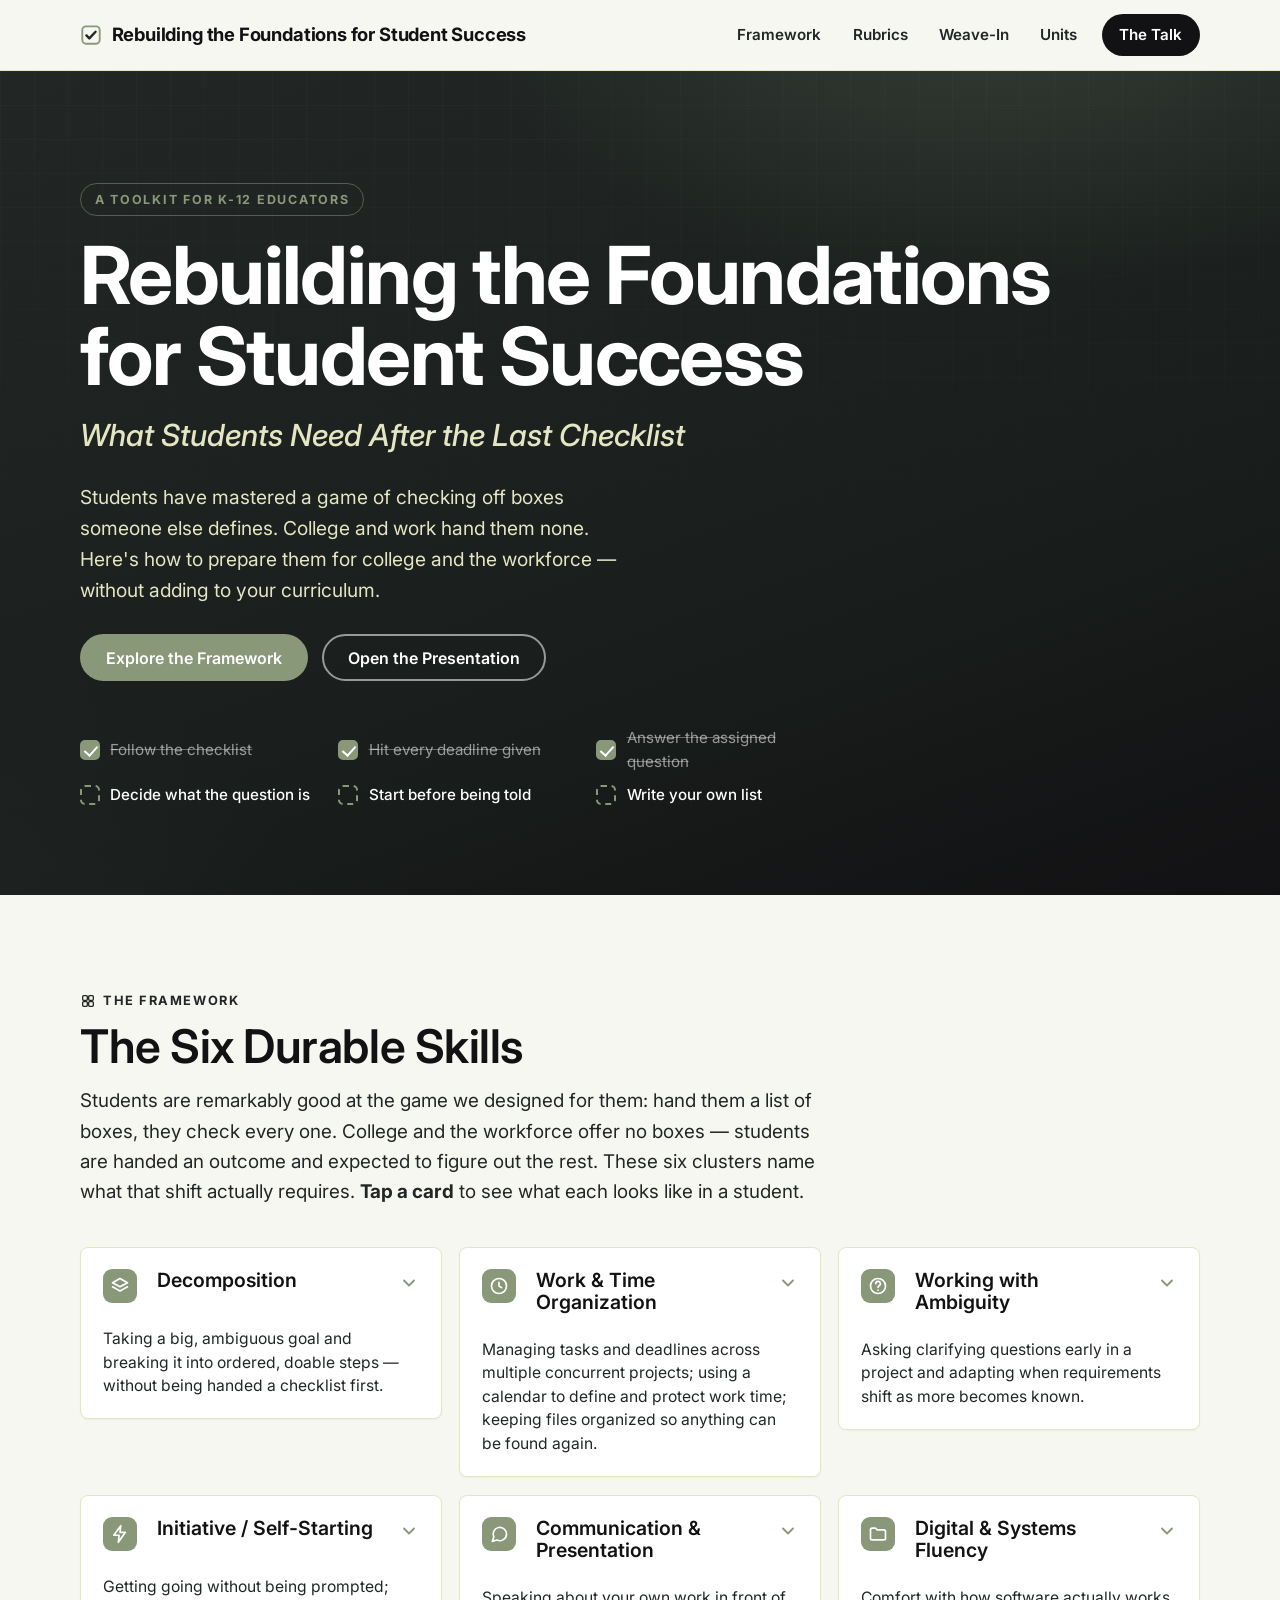
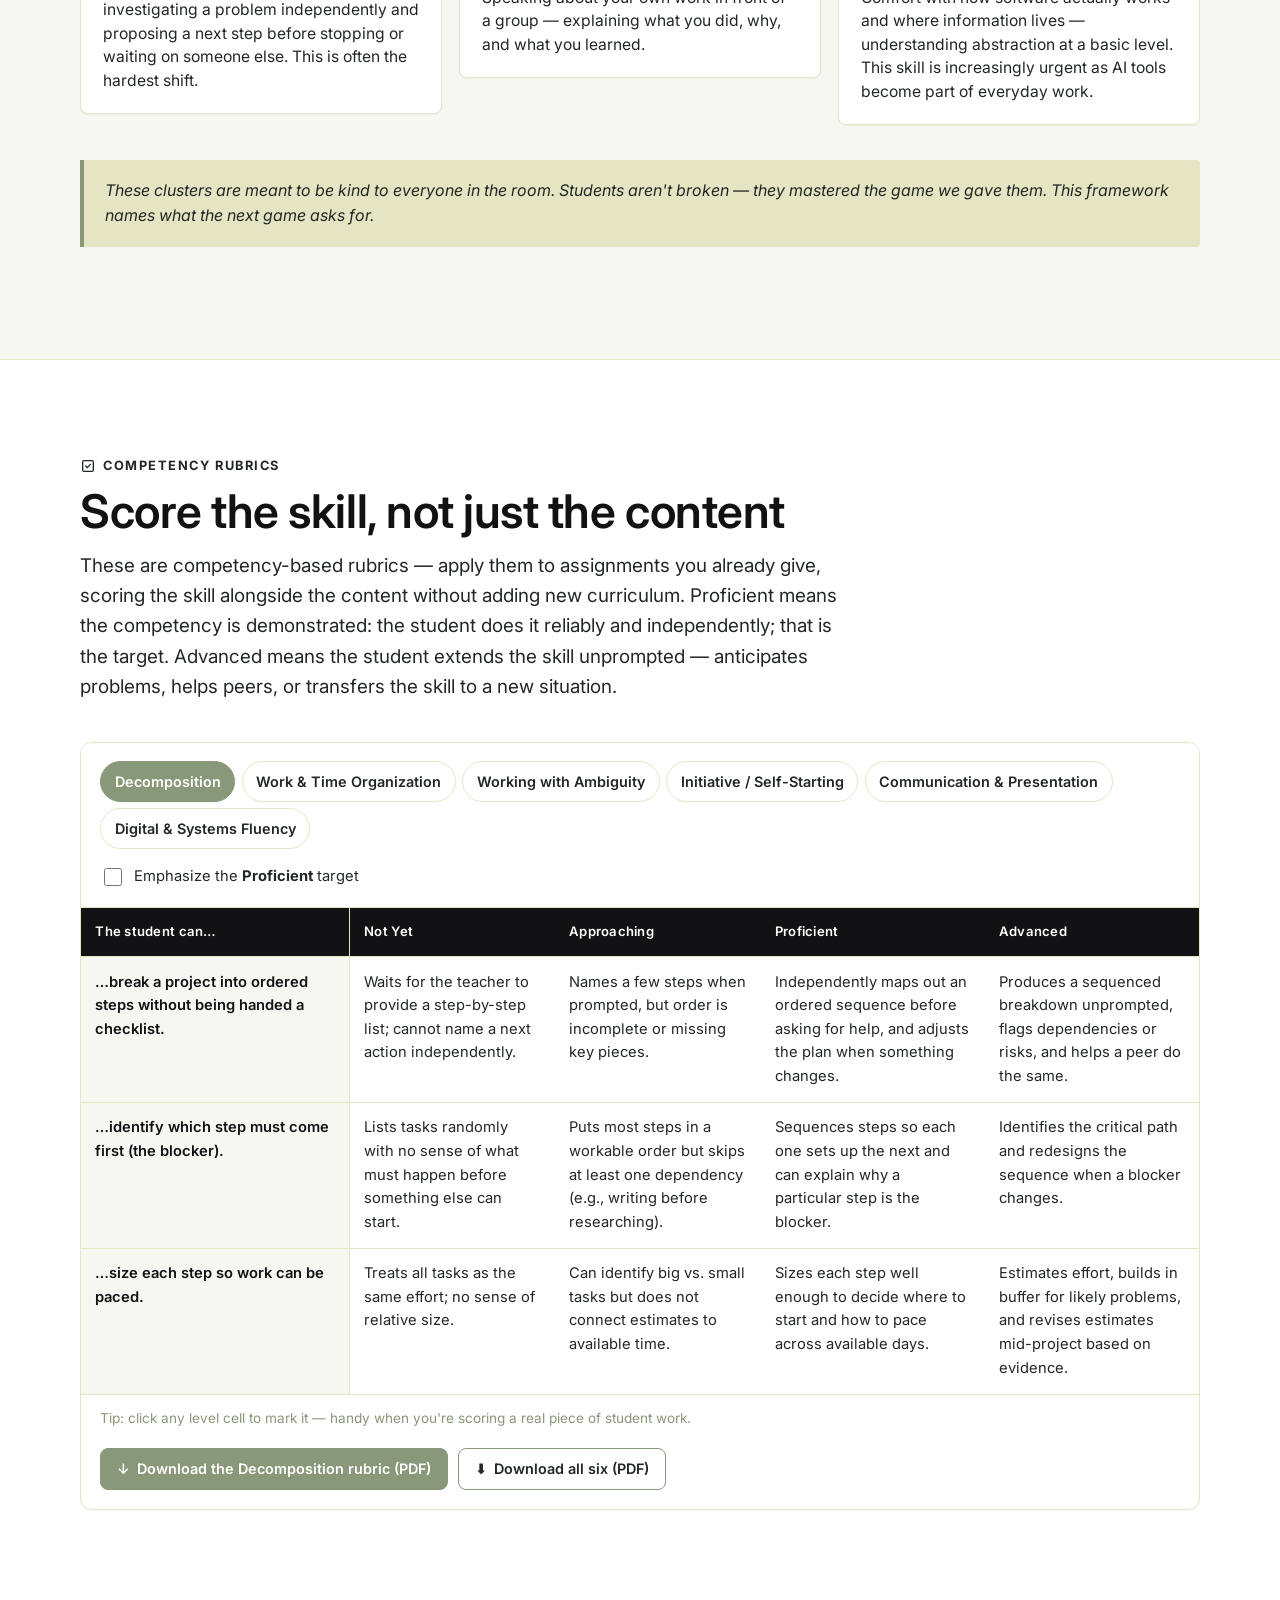
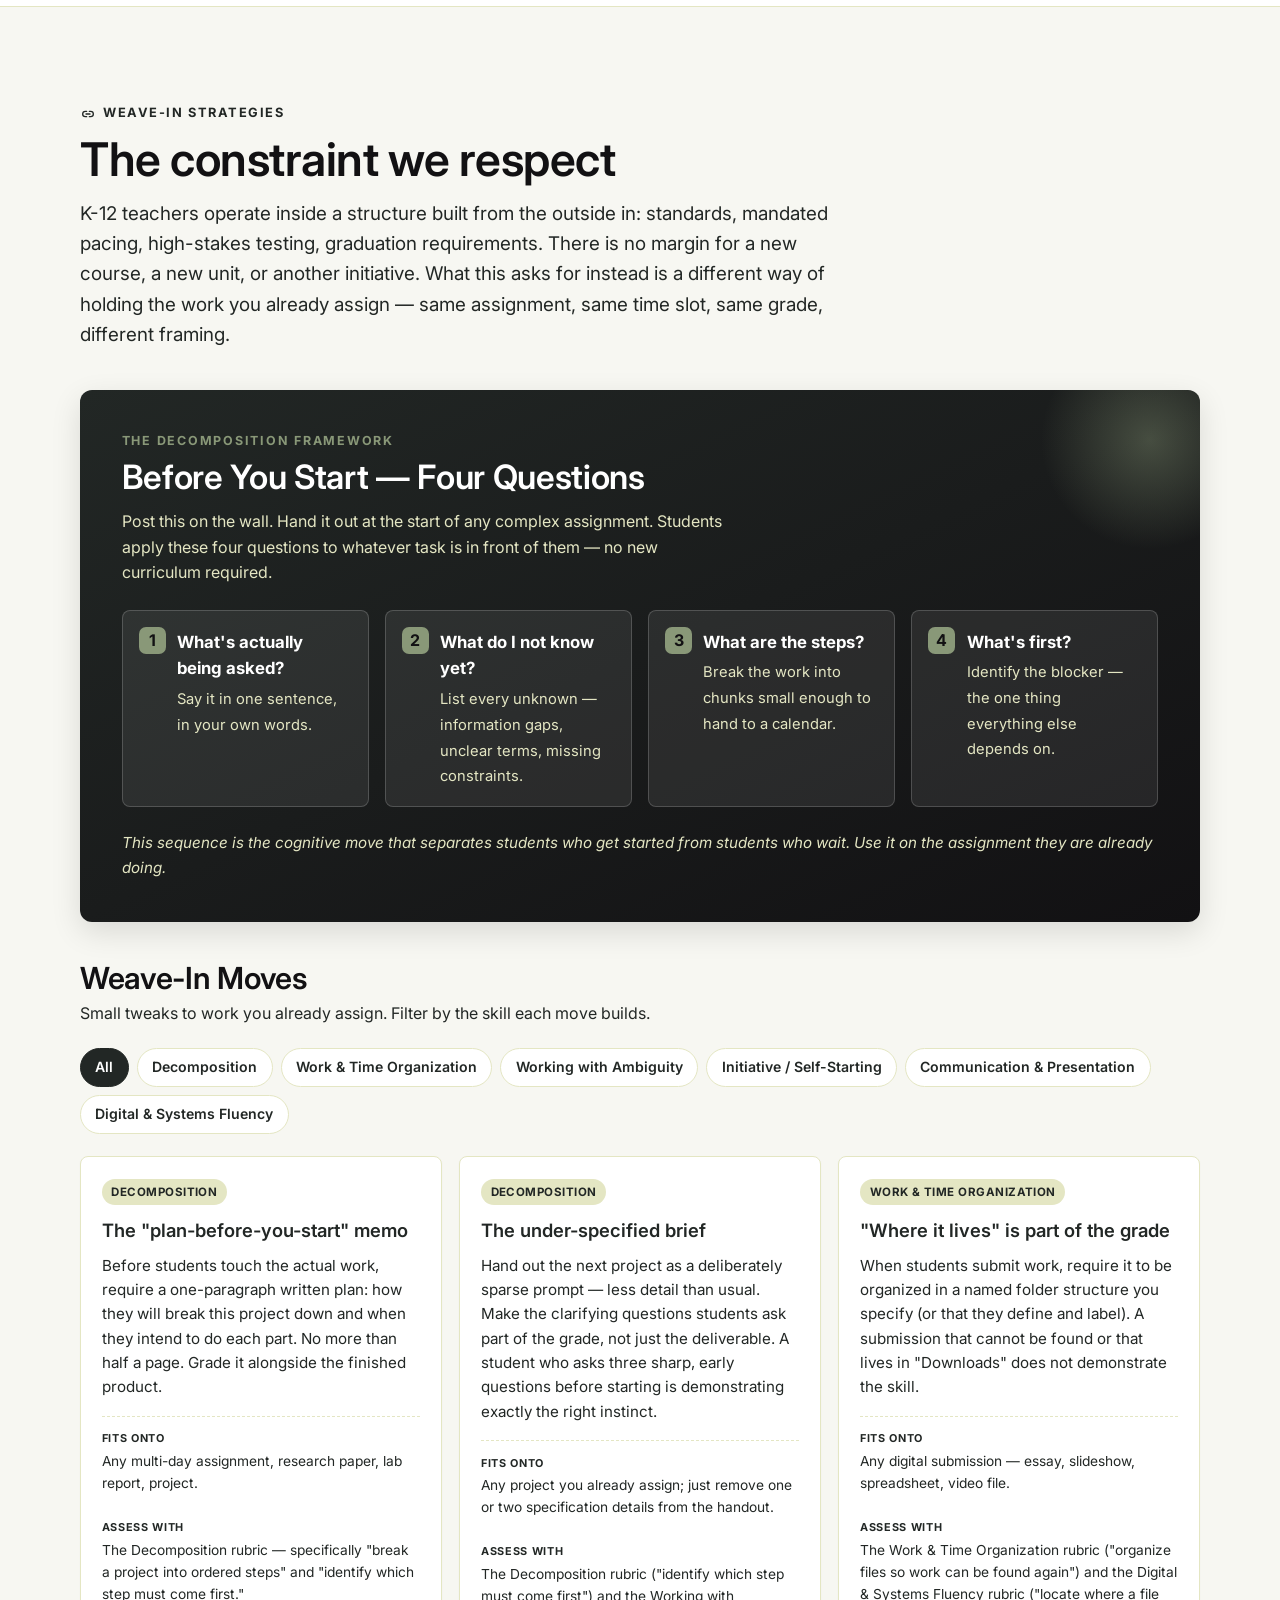
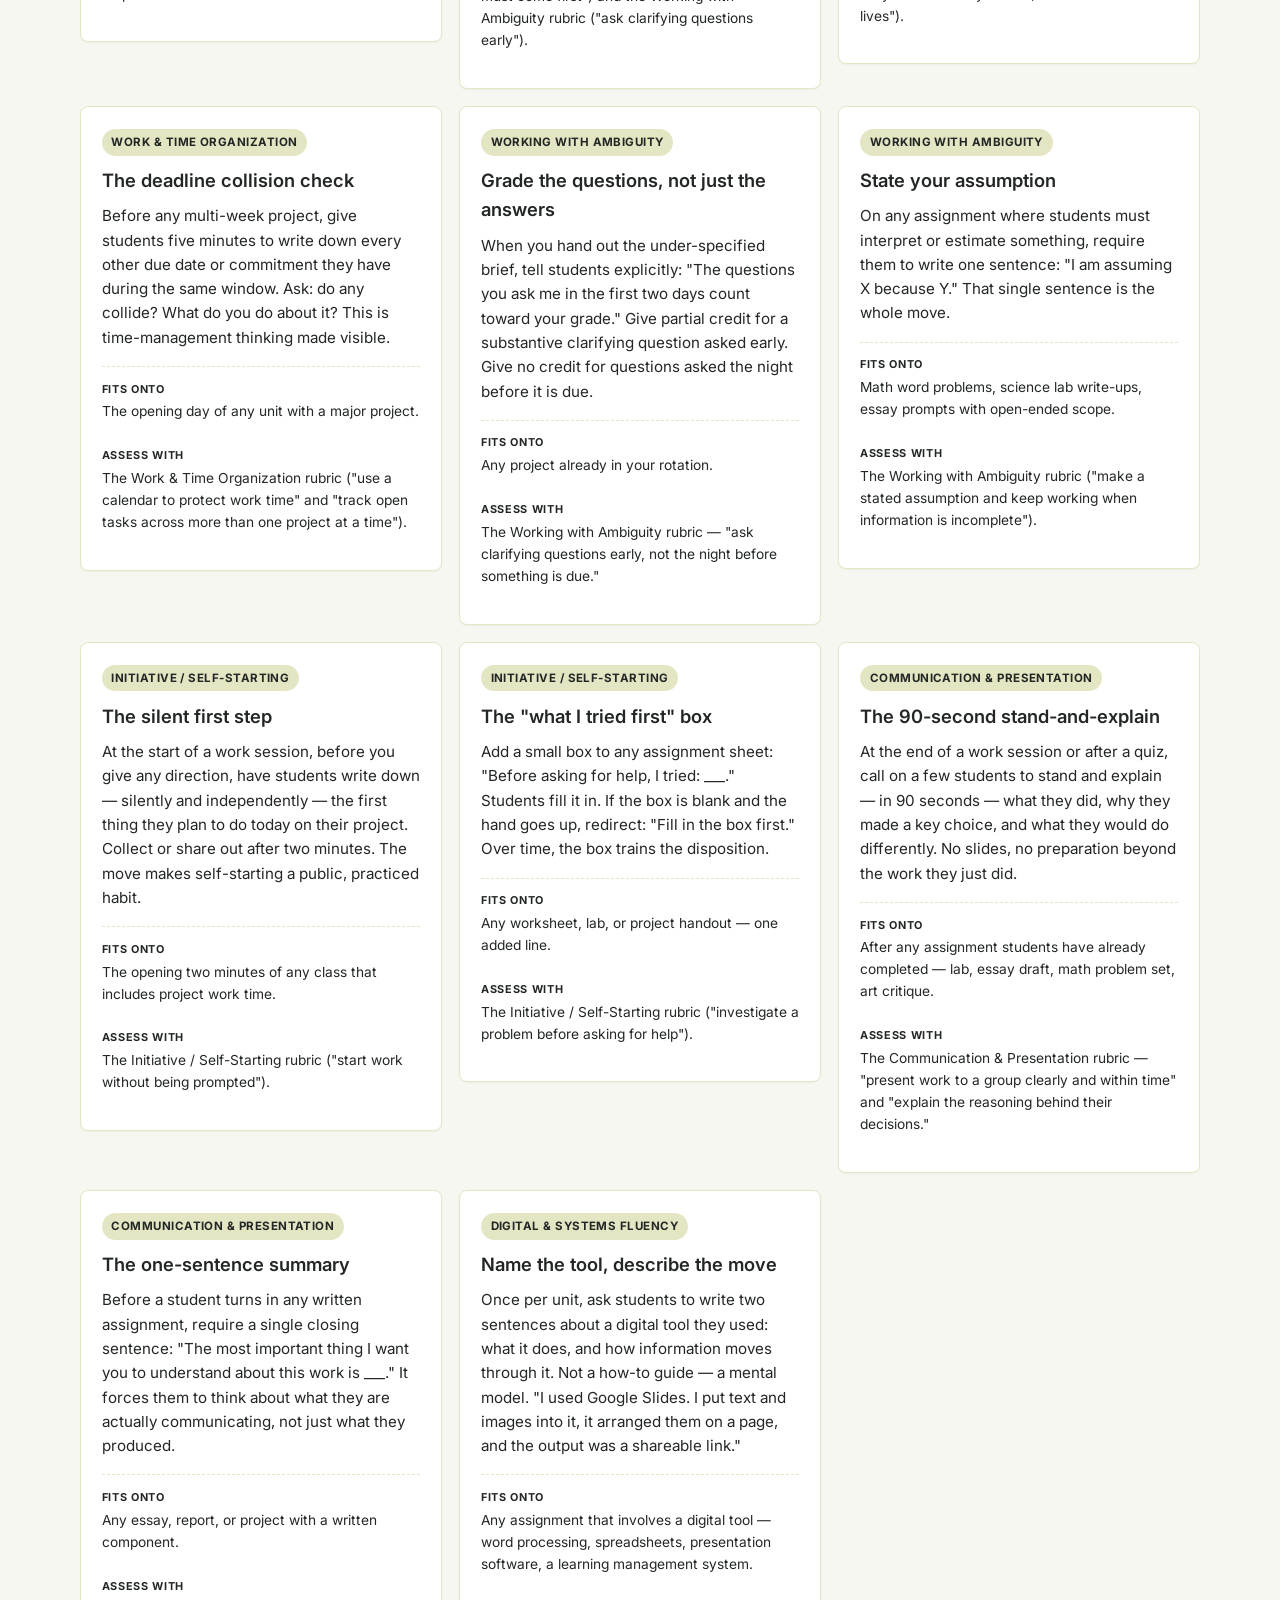
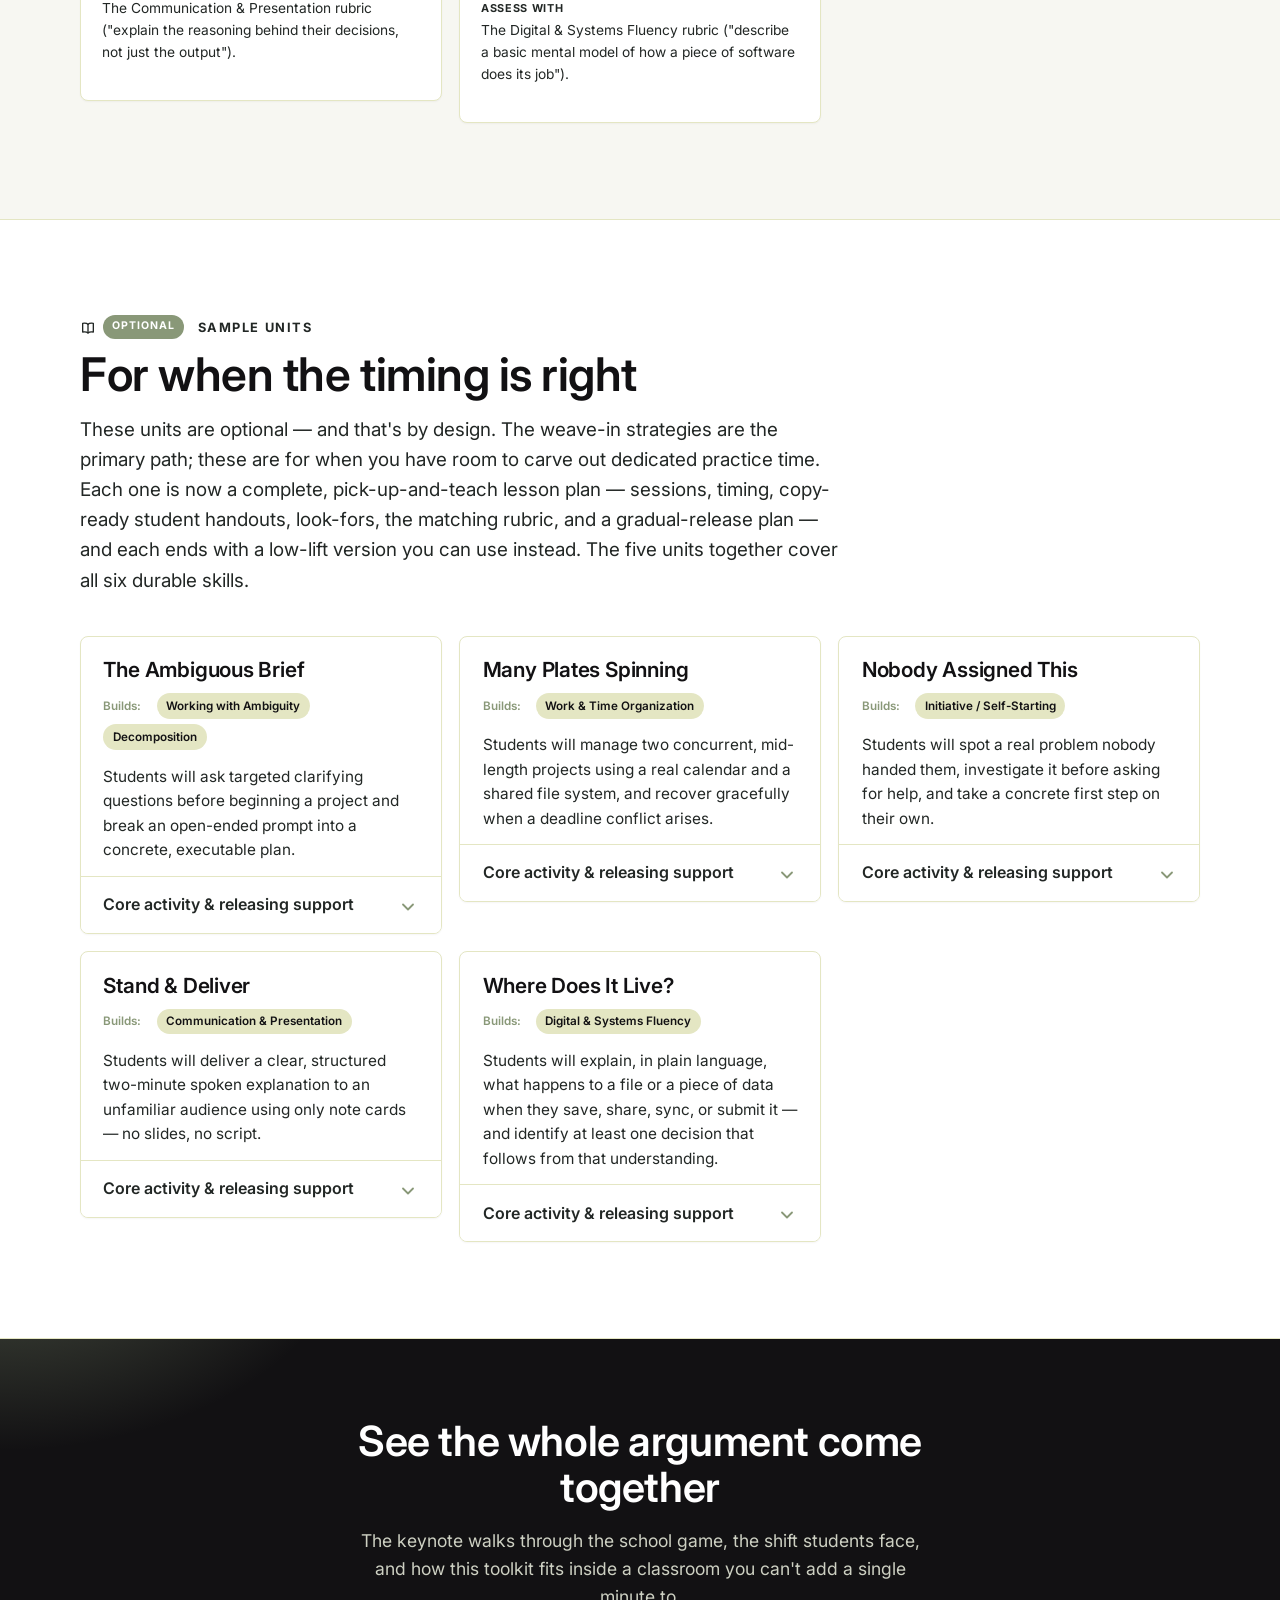
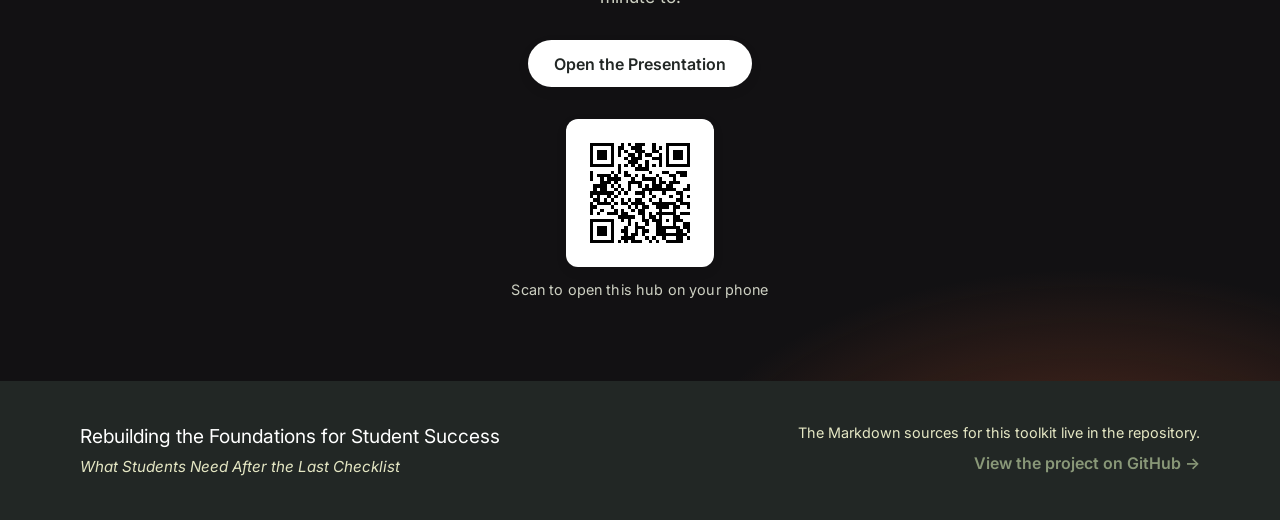
==== commit 6e37fd24: "Add line icons to skill cards + section kickers; reword hero thesis Give each of the six skill cards" ====
--- a/index.html
+++ b/index.html
@@ -47,8 +47,8 @@
         <p class="hero__subtitle">What Students Need After the Last Checklist</p>
         <p class="hero__thesis">
           Students have mastered a game of checking off boxes someone else defines.
-          College and work hand them none. Here's how to teach the game that doesn't
-          end — without adding to your curriculum.
+          College and work hand them none. Here's how to prepare them for college and
+          the workforce — without adding to your curriculum.
         </p>
         <div class="hero__actions">
           <a class="btn btn--primary" href="#framework">Explore the Framework</a>
@@ -70,7 +70,7 @@
     <section class="section" id="framework">
       <div class="wrap">
         <header class="section__head">
-          <p class="kicker">The Framework</p>
+          <p class="kicker"><svg class="kicker__icon" viewBox="0 0 24 24" fill="none" stroke="currentColor" stroke-width="2" stroke-linecap="round" stroke-linejoin="round" aria-hidden="true"><rect x="4" y="4" width="7" height="7" rx="1.5"/><rect x="13" y="4" width="7" height="7" rx="1.5"/><rect x="4" y="13" width="7" height="7" rx="1.5"/><rect x="13" y="13" width="7" height="7" rx="1.5"/></svg>The Framework</p>
           <h2>The Six Durable Skills</h2>
           <p class="section__lede">
             Students are remarkably good at the game we designed for them: hand them a list
@@ -94,7 +94,7 @@
     <section class="section section--alt" id="rubrics">
       <div class="wrap">
         <header class="section__head">
-          <p class="kicker">Competency Rubrics</p>
+          <p class="kicker"><svg class="kicker__icon" viewBox="0 0 24 24" fill="none" stroke="currentColor" stroke-width="2" stroke-linecap="round" stroke-linejoin="round" aria-hidden="true"><rect x="4" y="4" width="16" height="16" rx="2"/><path d="m8.5 12 2.5 2.5 4.5-5"/></svg>Competency Rubrics</p>
           <h2>Score the skill, not just the content</h2>
           <p class="section__lede" id="rubricHowTo"></p>
         </header>
@@ -130,7 +130,7 @@
     <section class="section" id="weave-in">
       <div class="wrap">
         <header class="section__head">
-          <p class="kicker">Weave-In Strategies</p>
+          <p class="kicker"><svg class="kicker__icon" viewBox="0 0 24 24" fill="none" stroke="currentColor" stroke-width="2" stroke-linecap="round" stroke-linejoin="round" aria-hidden="true"><path d="M9 12h6"/><path d="M10 8H8a4 4 0 0 0 0 8h2"/><path d="M14 8h2a4 4 0 0 1 0 8h-2"/></svg>Weave-In Strategies</p>
           <h2>The constraint we respect</h2>
           <p class="section__lede" id="constraintLine"></p>
         </header>
@@ -161,7 +161,7 @@
     <section class="section section--alt" id="units">
       <div class="wrap">
         <header class="section__head">
-          <p class="kicker"><span class="tag-optional">Optional</span> Sample Units</p>
+          <p class="kicker"><svg class="kicker__icon" viewBox="0 0 24 24" fill="none" stroke="currentColor" stroke-width="2" stroke-linecap="round" stroke-linejoin="round" aria-hidden="true"><path d="M12 6.5C10.5 5 7.5 4.5 4 5v13c3.5-.5 6.5 0 8 1.5 1.5-1.5 4.5-2 8-1.5V5c-3.5-.5-6.5 0-8 1.5Z"/><path d="M12 6.5V19"/></svg><span class="tag-optional">Optional</span> Sample Units</p>
           <h2>For when the timing is right</h2>
           <p class="section__lede" id="unitsIntro"></p>
         </header>
--- a/assets/styles.css
+++ b/assets/styles.css
@@ -211,7 +211,9 @@
 .section { padding: clamp(3.5rem, 8vw, 6rem) 0; }
 .section--alt { background: var(--paper-2); border-top: 1px solid var(--line); border-bottom: 1px solid var(--line); }
 .section__head { max-width: 760px; margin-bottom: 2.5rem; }
-.kicker { text-transform: uppercase; letter-spacing: .12em; font-size: .8rem; font-weight: 700; color: var(--clay); margin: 0 0 .6rem; }
+.kicker { display: flex; align-items: center; gap: .45rem; text-transform: uppercase; letter-spacing: .12em; font-size: .8rem; font-weight: 700; color: var(--clay); margin: 0 0 .6rem; }
+.kicker__icon { width: 16px; height: 16px; flex: 0 0 auto; }
+.card__num svg { width: 20px; height: 20px; }
 .section h2 { font-size: clamp(1.9rem, 4.5vw, 2.9rem); }
 .section__lede { font-size: clamp(1.05rem, 2vw, 1.18rem); color: var(--ink-soft); margin-top: .9rem; }
 .section__note {
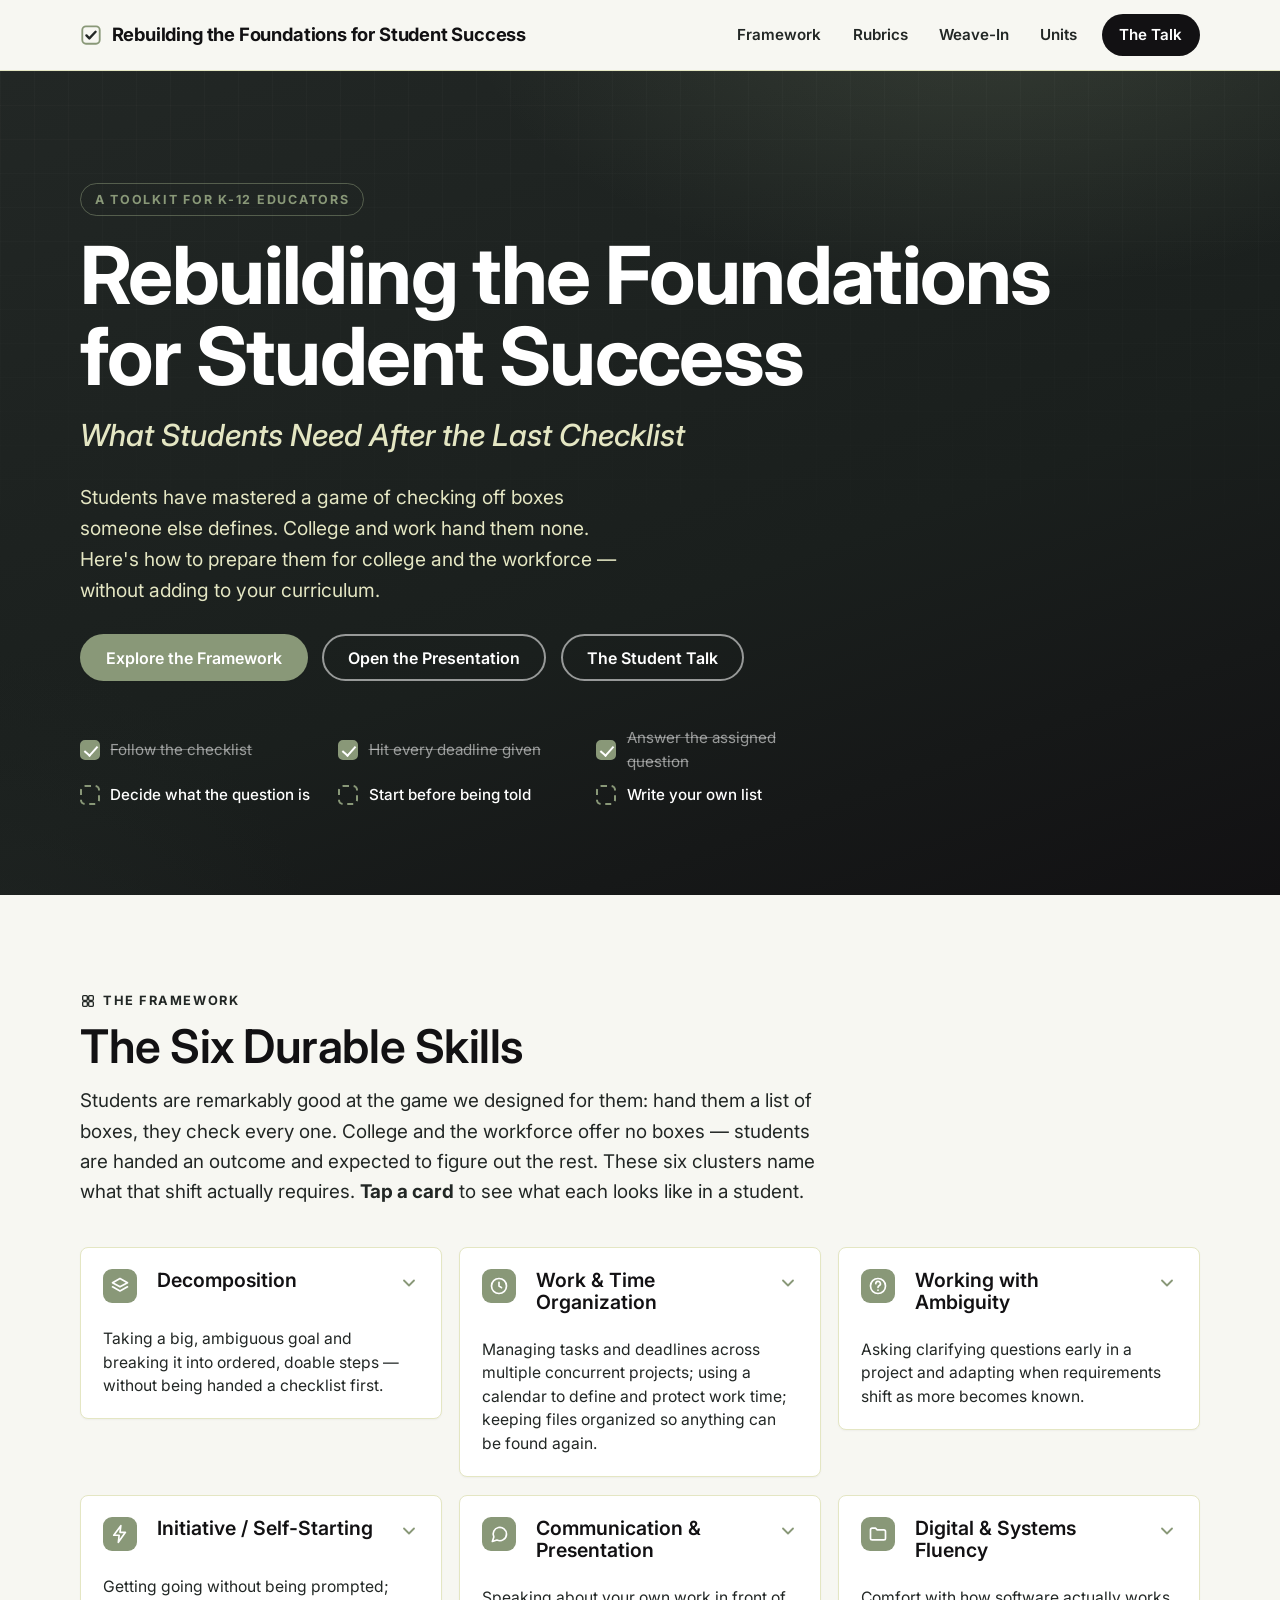
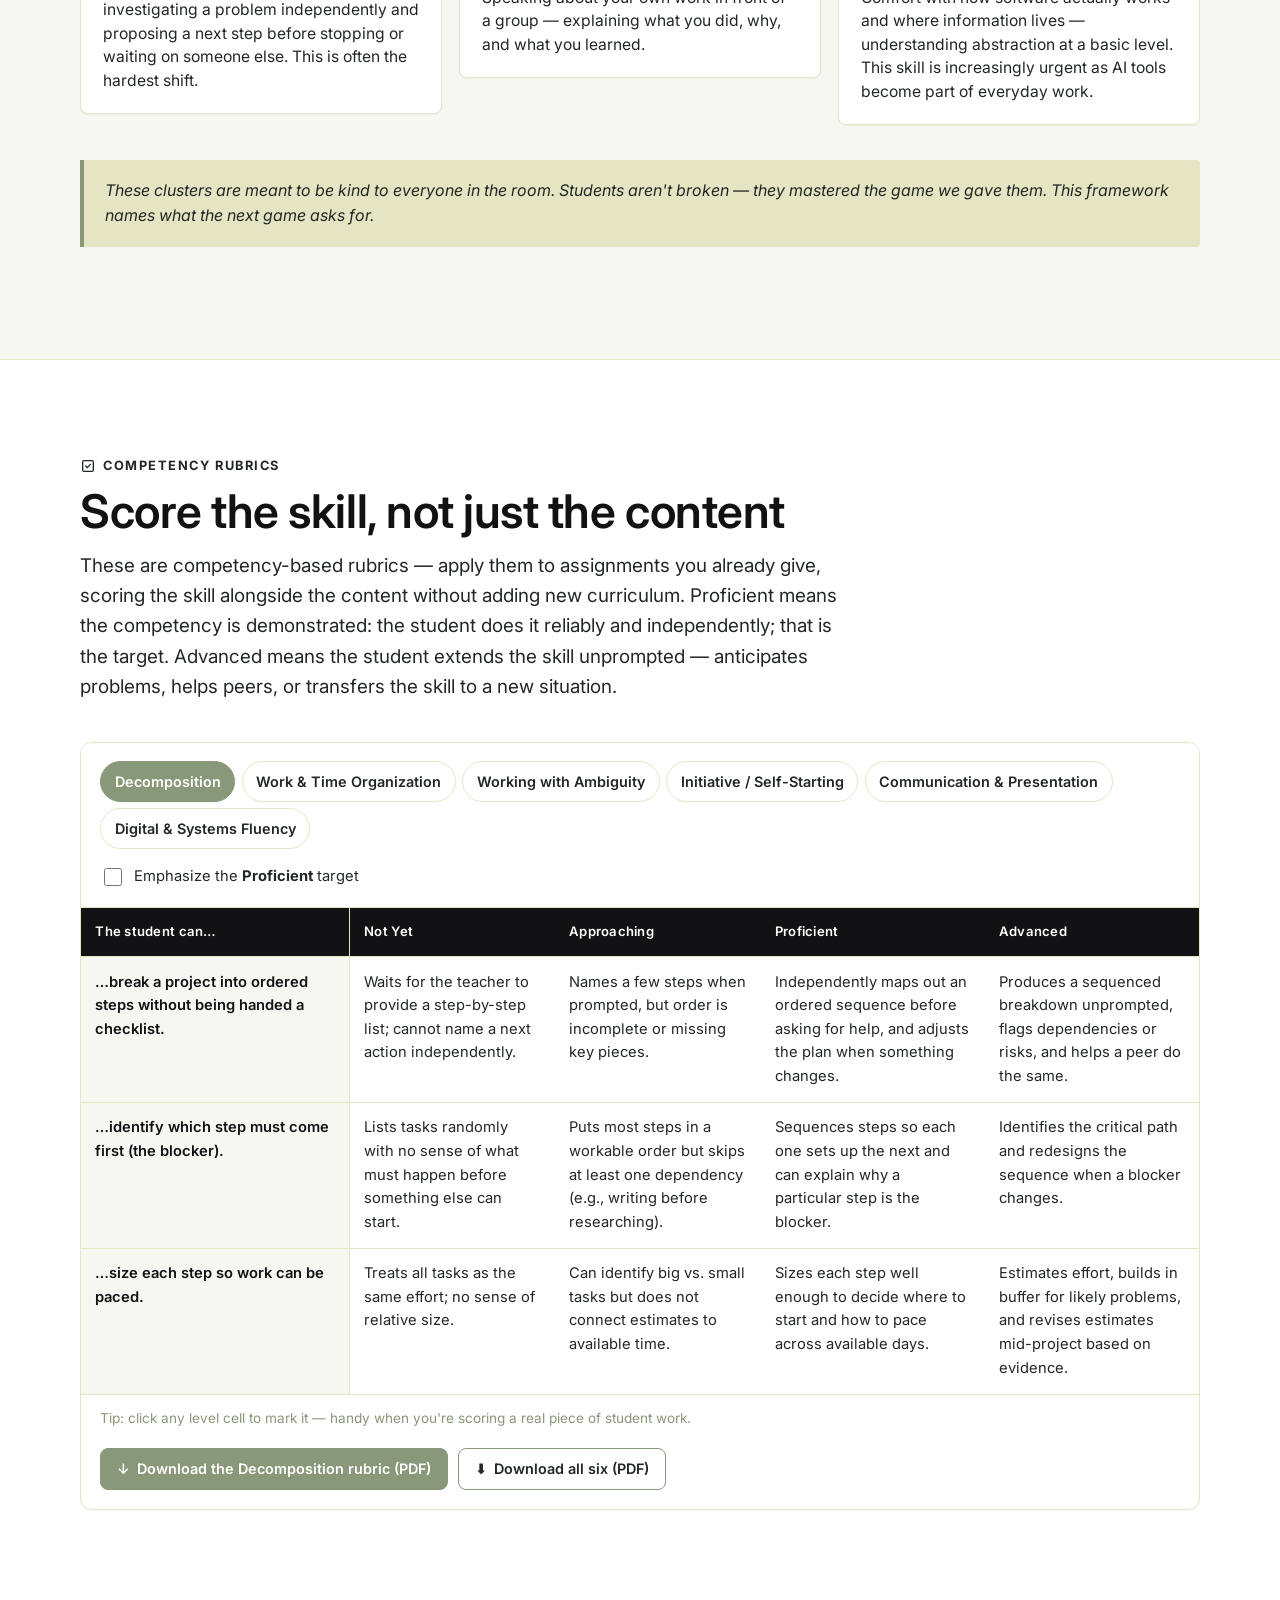
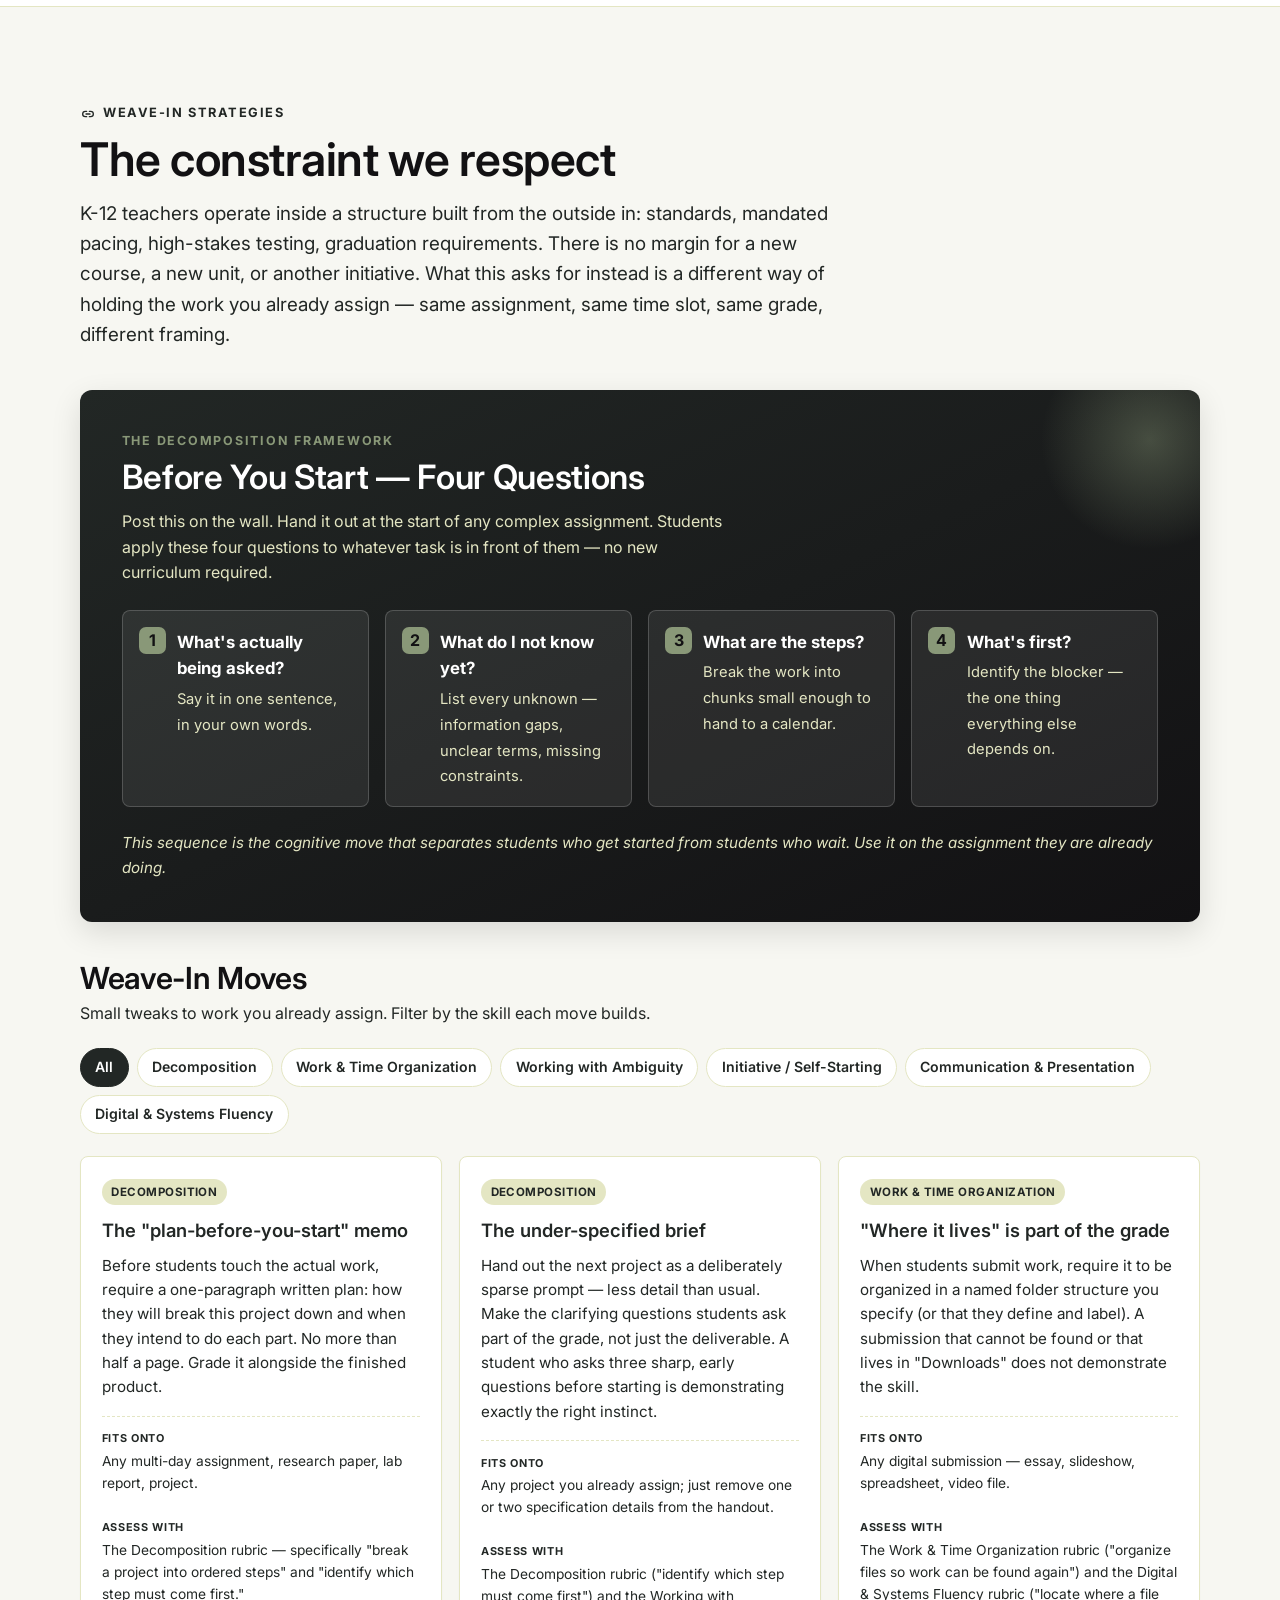
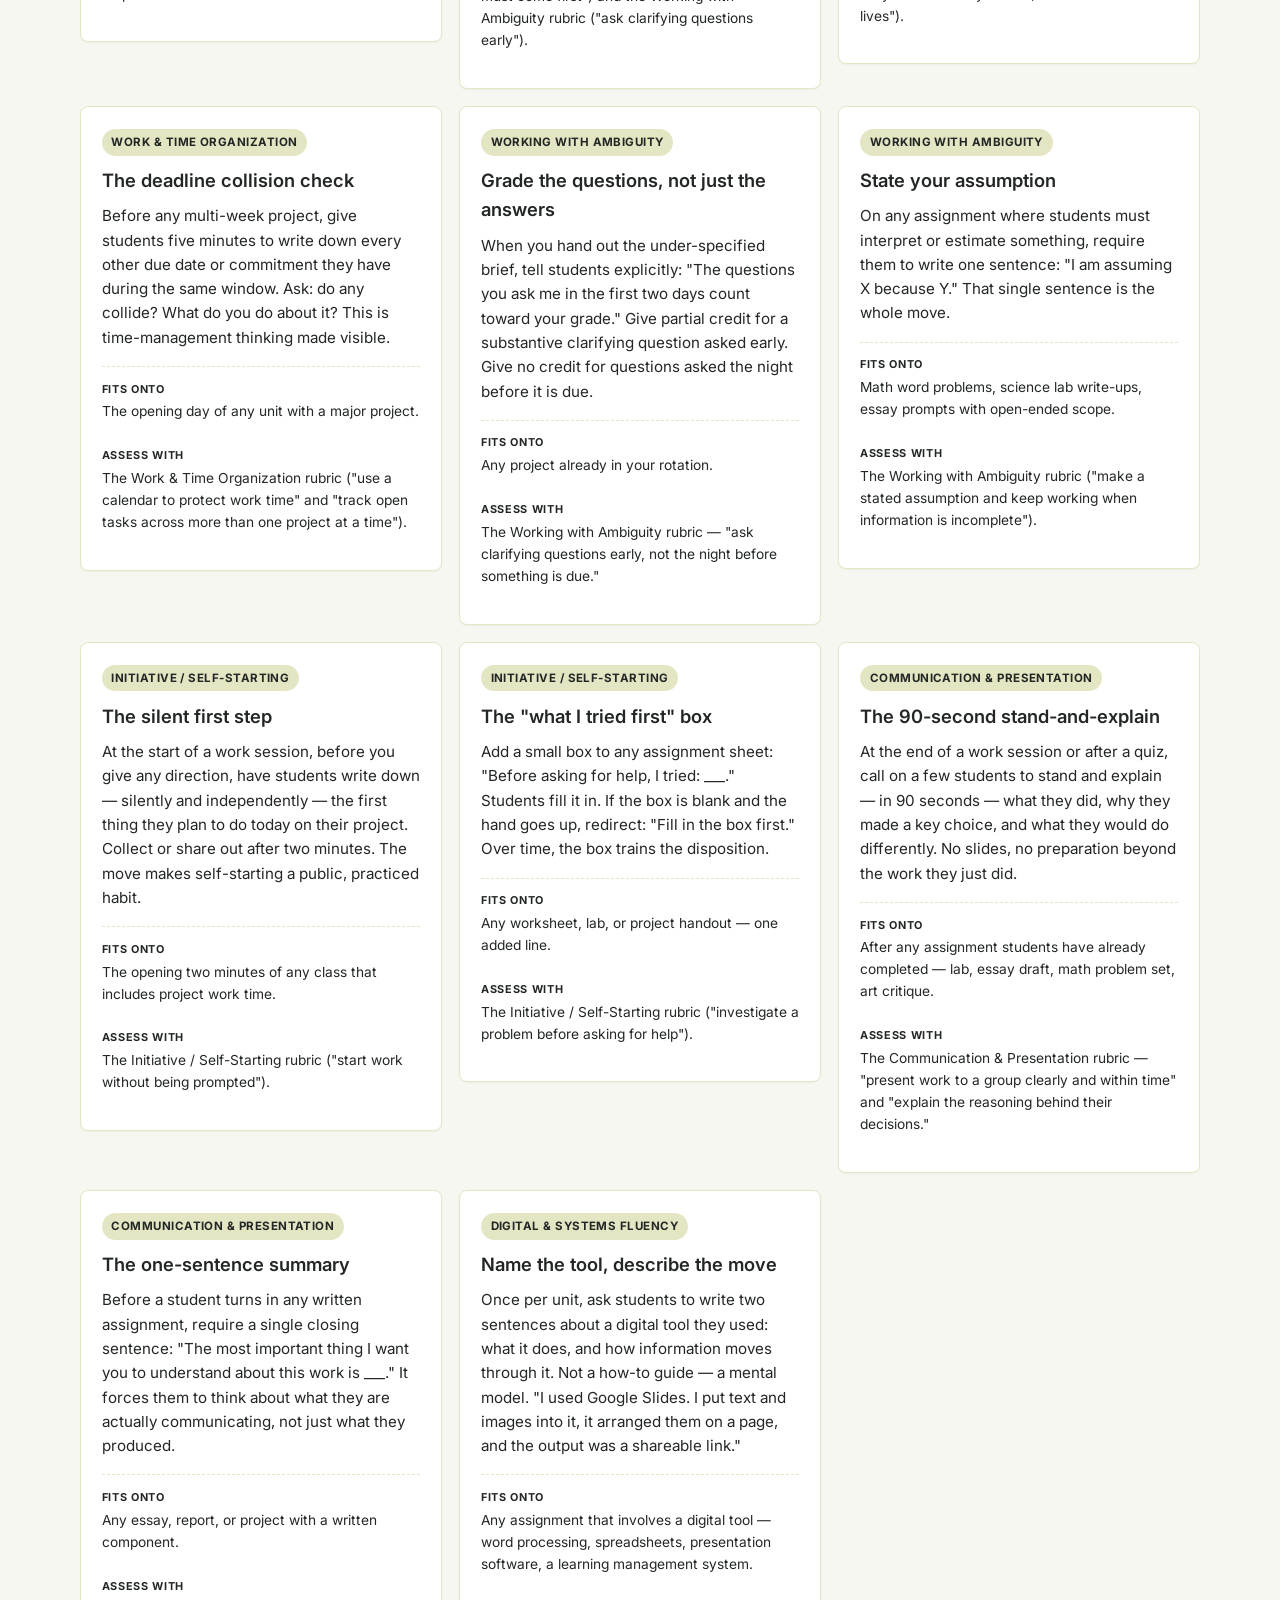
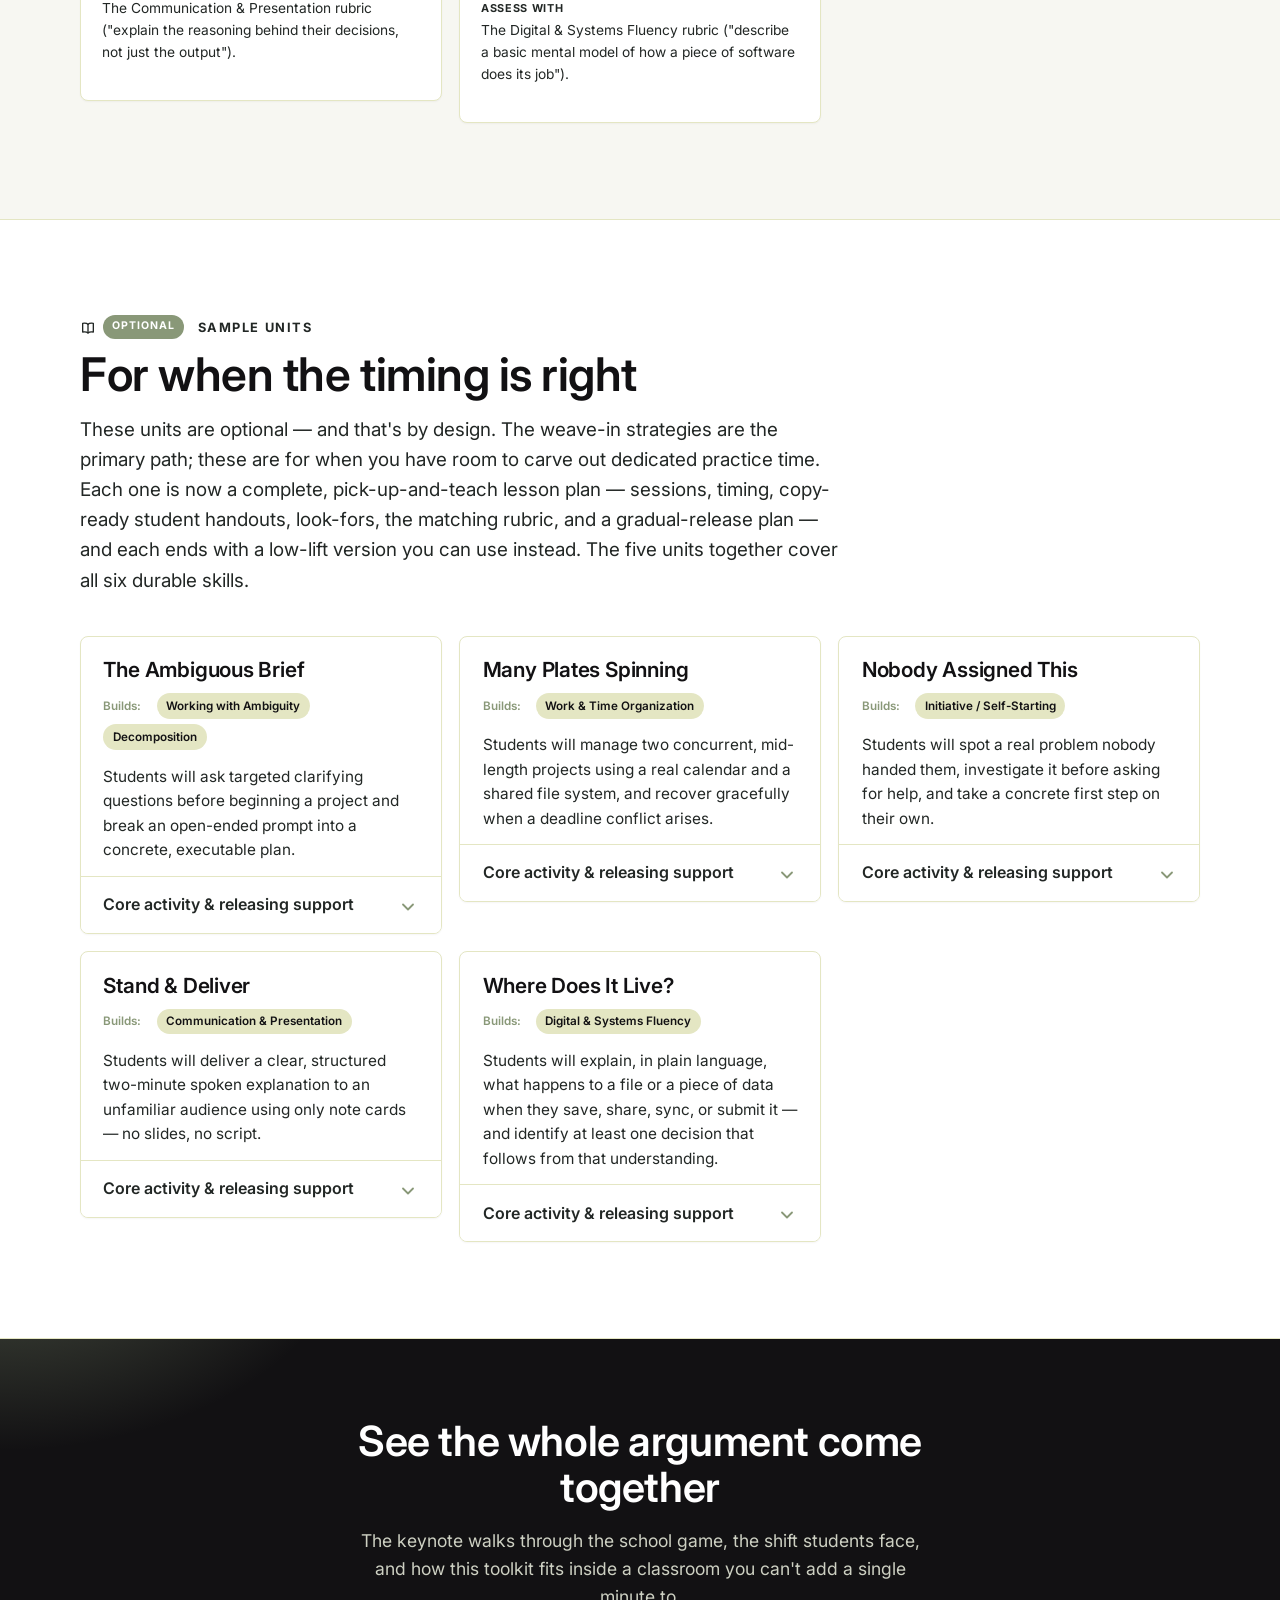
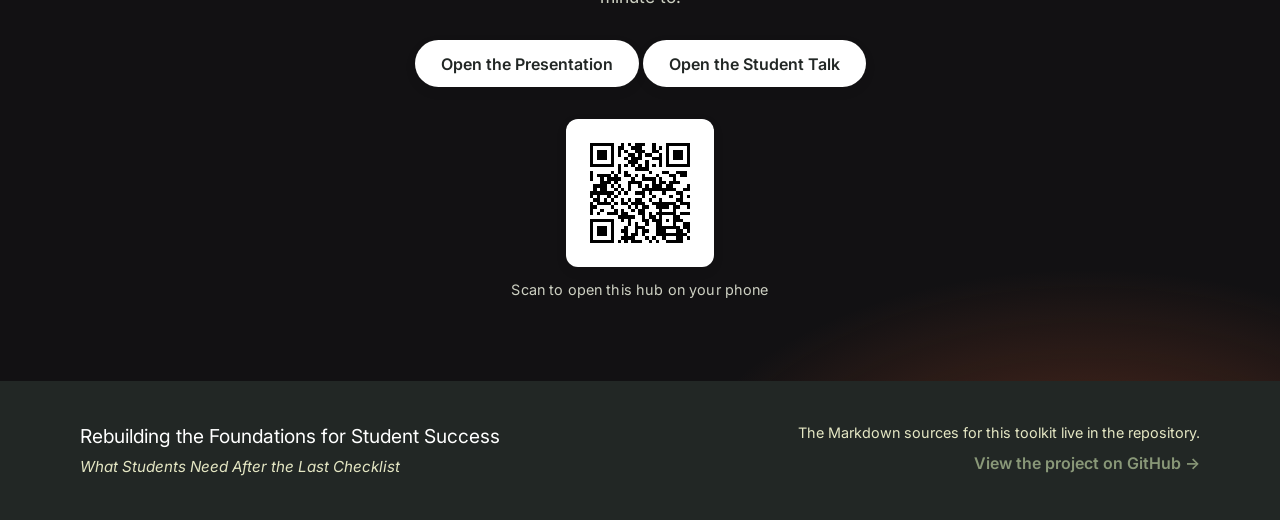
==== commit a7f18f6f: "Add the student-facing talk CREATE argues to educators about students. This is the same argument add" ====
--- a/index.html
+++ b/index.html
@@ -53,6 +53,7 @@
         <div class="hero__actions">
           <a class="btn btn--primary" href="#framework">Explore the Framework</a>
           <a class="btn btn--ghost" href="talk.html">Open the Presentation</a>
+          <a class="btn btn--ghost" href="student-talk.html">The Student Talk</a>
         </div>
 
         <ul class="hero__checklist" aria-hidden="true">
@@ -70,7 +71,7 @@
     <section class="section" id="framework">
       <div class="wrap">
         <header class="section__head">
-          <p class="kicker"><svg class="kicker__icon" viewBox="0 0 24 24" fill="none" stroke="currentColor" stroke-width="2" stroke-linecap="round" stroke-linejoin="round" aria-hidden="true"><rect x="4" y="4" width="7" height="7" rx="1.5"/><rect x="13" y="4" width="7" height="7" rx="1.5"/><rect x="4" y="13" width="7" height="7" rx="1.5"/><rect x="13" y="13" width="7" height="7" rx="1.5"/></svg>The Framework</p>
+          <p class="kicker"><svg class="kicker__icon" width="16" height="16" viewBox="0 0 24 24" fill="none" stroke="currentColor" stroke-width="2" stroke-linecap="round" stroke-linejoin="round" aria-hidden="true"><rect x="4" y="4" width="7" height="7" rx="1.5"/><rect x="13" y="4" width="7" height="7" rx="1.5"/><rect x="4" y="13" width="7" height="7" rx="1.5"/><rect x="13" y="13" width="7" height="7" rx="1.5"/></svg>The Framework</p>
           <h2>The Six Durable Skills</h2>
           <p class="section__lede">
             Students are remarkably good at the game we designed for them: hand them a list
@@ -94,7 +95,7 @@
     <section class="section section--alt" id="rubrics">
       <div class="wrap">
         <header class="section__head">
-          <p class="kicker"><svg class="kicker__icon" viewBox="0 0 24 24" fill="none" stroke="currentColor" stroke-width="2" stroke-linecap="round" stroke-linejoin="round" aria-hidden="true"><rect x="4" y="4" width="16" height="16" rx="2"/><path d="m8.5 12 2.5 2.5 4.5-5"/></svg>Competency Rubrics</p>
+          <p class="kicker"><svg class="kicker__icon" width="16" height="16" viewBox="0 0 24 24" fill="none" stroke="currentColor" stroke-width="2" stroke-linecap="round" stroke-linejoin="round" aria-hidden="true"><rect x="4" y="4" width="16" height="16" rx="2"/><path d="m8.5 12 2.5 2.5 4.5-5"/></svg>Competency Rubrics</p>
           <h2>Score the skill, not just the content</h2>
           <p class="section__lede" id="rubricHowTo"></p>
         </header>
@@ -130,7 +131,7 @@
     <section class="section" id="weave-in">
       <div class="wrap">
         <header class="section__head">
-          <p class="kicker"><svg class="kicker__icon" viewBox="0 0 24 24" fill="none" stroke="currentColor" stroke-width="2" stroke-linecap="round" stroke-linejoin="round" aria-hidden="true"><path d="M9 12h6"/><path d="M10 8H8a4 4 0 0 0 0 8h2"/><path d="M14 8h2a4 4 0 0 1 0 8h-2"/></svg>Weave-In Strategies</p>
+          <p class="kicker"><svg class="kicker__icon" width="16" height="16" viewBox="0 0 24 24" fill="none" stroke="currentColor" stroke-width="2" stroke-linecap="round" stroke-linejoin="round" aria-hidden="true"><path d="M9 12h6"/><path d="M10 8H8a4 4 0 0 0 0 8h2"/><path d="M14 8h2a4 4 0 0 1 0 8h-2"/></svg>Weave-In Strategies</p>
           <h2>The constraint we respect</h2>
           <p class="section__lede" id="constraintLine"></p>
         </header>
@@ -161,7 +162,7 @@
     <section class="section section--alt" id="units">
       <div class="wrap">
         <header class="section__head">
-          <p class="kicker"><svg class="kicker__icon" viewBox="0 0 24 24" fill="none" stroke="currentColor" stroke-width="2" stroke-linecap="round" stroke-linejoin="round" aria-hidden="true"><path d="M12 6.5C10.5 5 7.5 4.5 4 5v13c3.5-.5 6.5 0 8 1.5 1.5-1.5 4.5-2 8-1.5V5c-3.5-.5-6.5 0-8 1.5Z"/><path d="M12 6.5V19"/></svg><span class="tag-optional">Optional</span> Sample Units</p>
+          <p class="kicker"><svg class="kicker__icon" width="16" height="16" viewBox="0 0 24 24" fill="none" stroke="currentColor" stroke-width="2" stroke-linecap="round" stroke-linejoin="round" aria-hidden="true"><path d="M12 6.5C10.5 5 7.5 4.5 4 5v13c3.5-.5 6.5 0 8 1.5 1.5-1.5 4.5-2 8-1.5V5c-3.5-.5-6.5 0-8 1.5Z"/><path d="M12 6.5V19"/></svg><span class="tag-optional">Optional</span> Sample Units</p>
           <h2>For when the timing is right</h2>
           <p class="section__lede" id="unitsIntro"></p>
         </header>
@@ -179,6 +180,7 @@
           toolkit fits inside a classroom you can't add a single minute to.
         </p>
         <a class="btn btn--light" href="talk.html">Open the Presentation</a>
+        <a class="btn btn--light" href="student-talk.html">Open the Student Talk</a>
         <div class="cta__qr">
           <img src="assets/qr-site.svg" alt="QR code linking to this toolkit hub" width="148" height="148" />
           <span>Scan to open this hub on your phone</span>
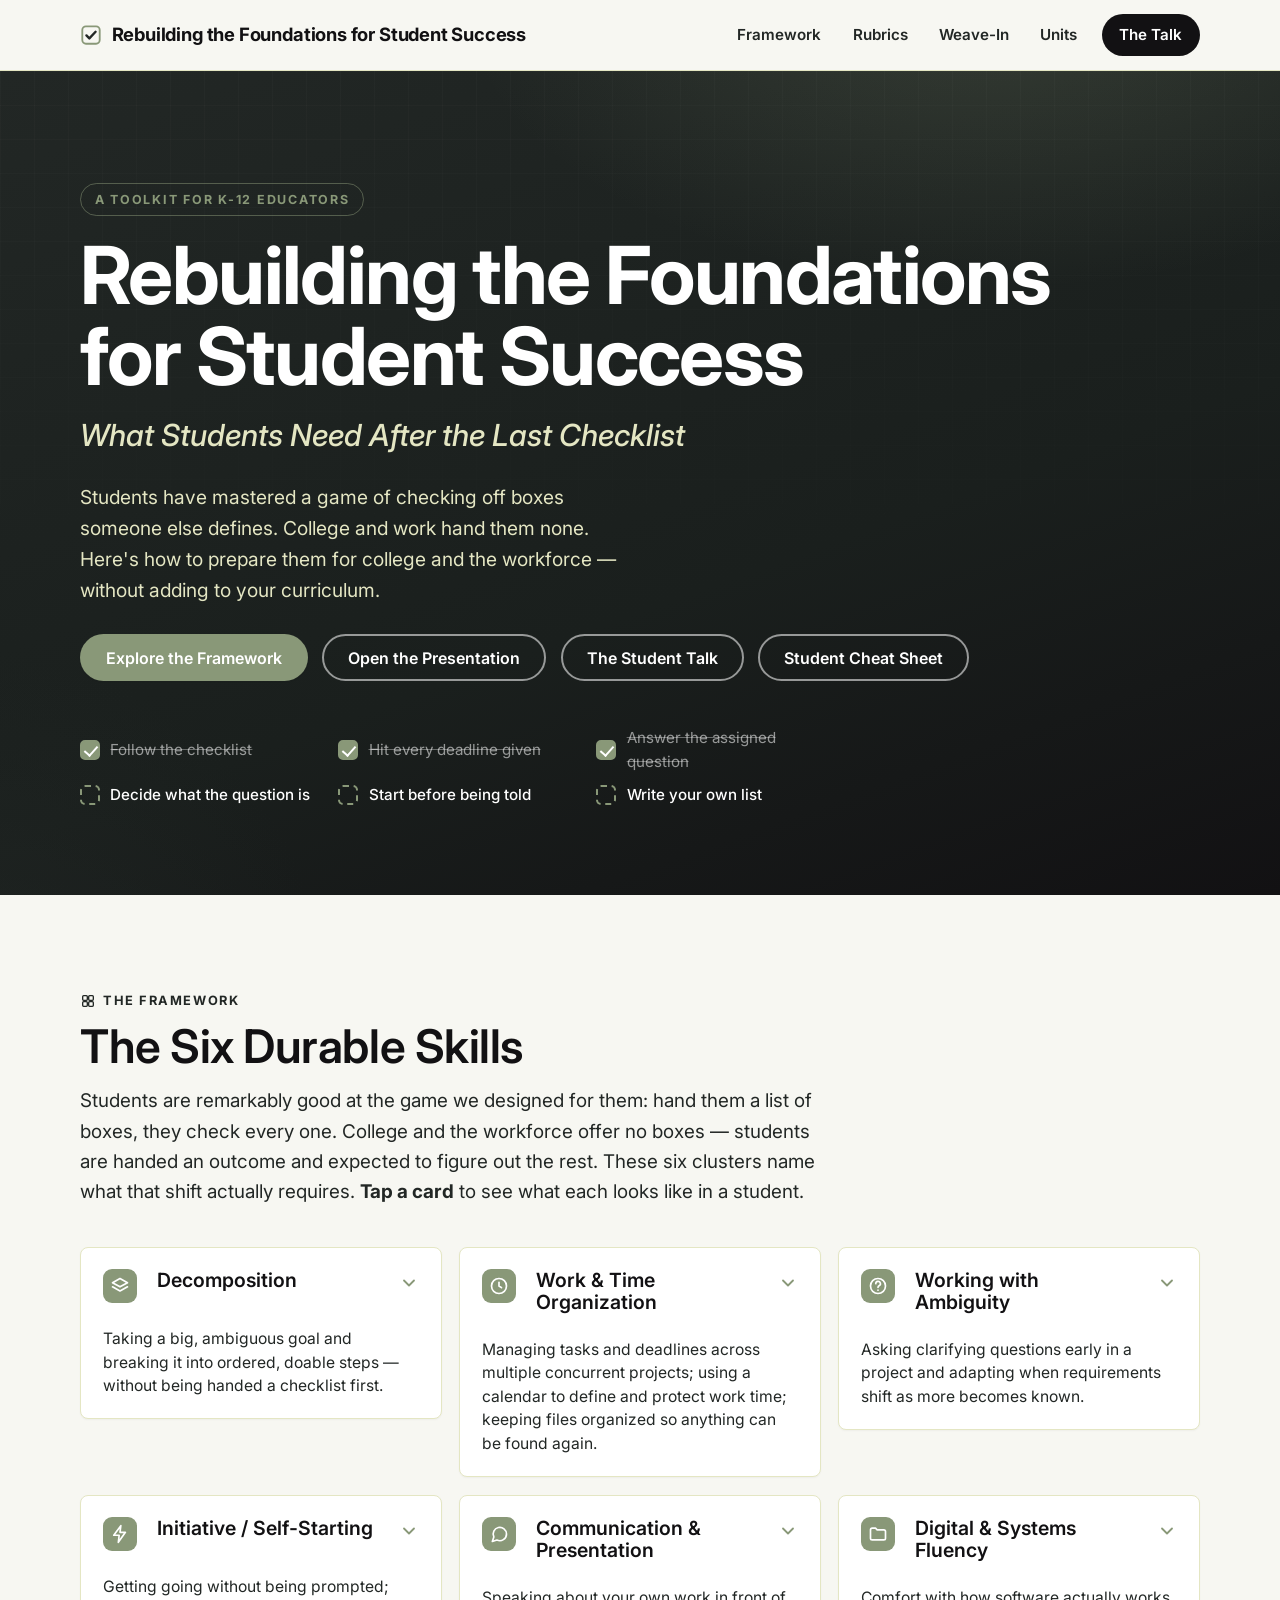
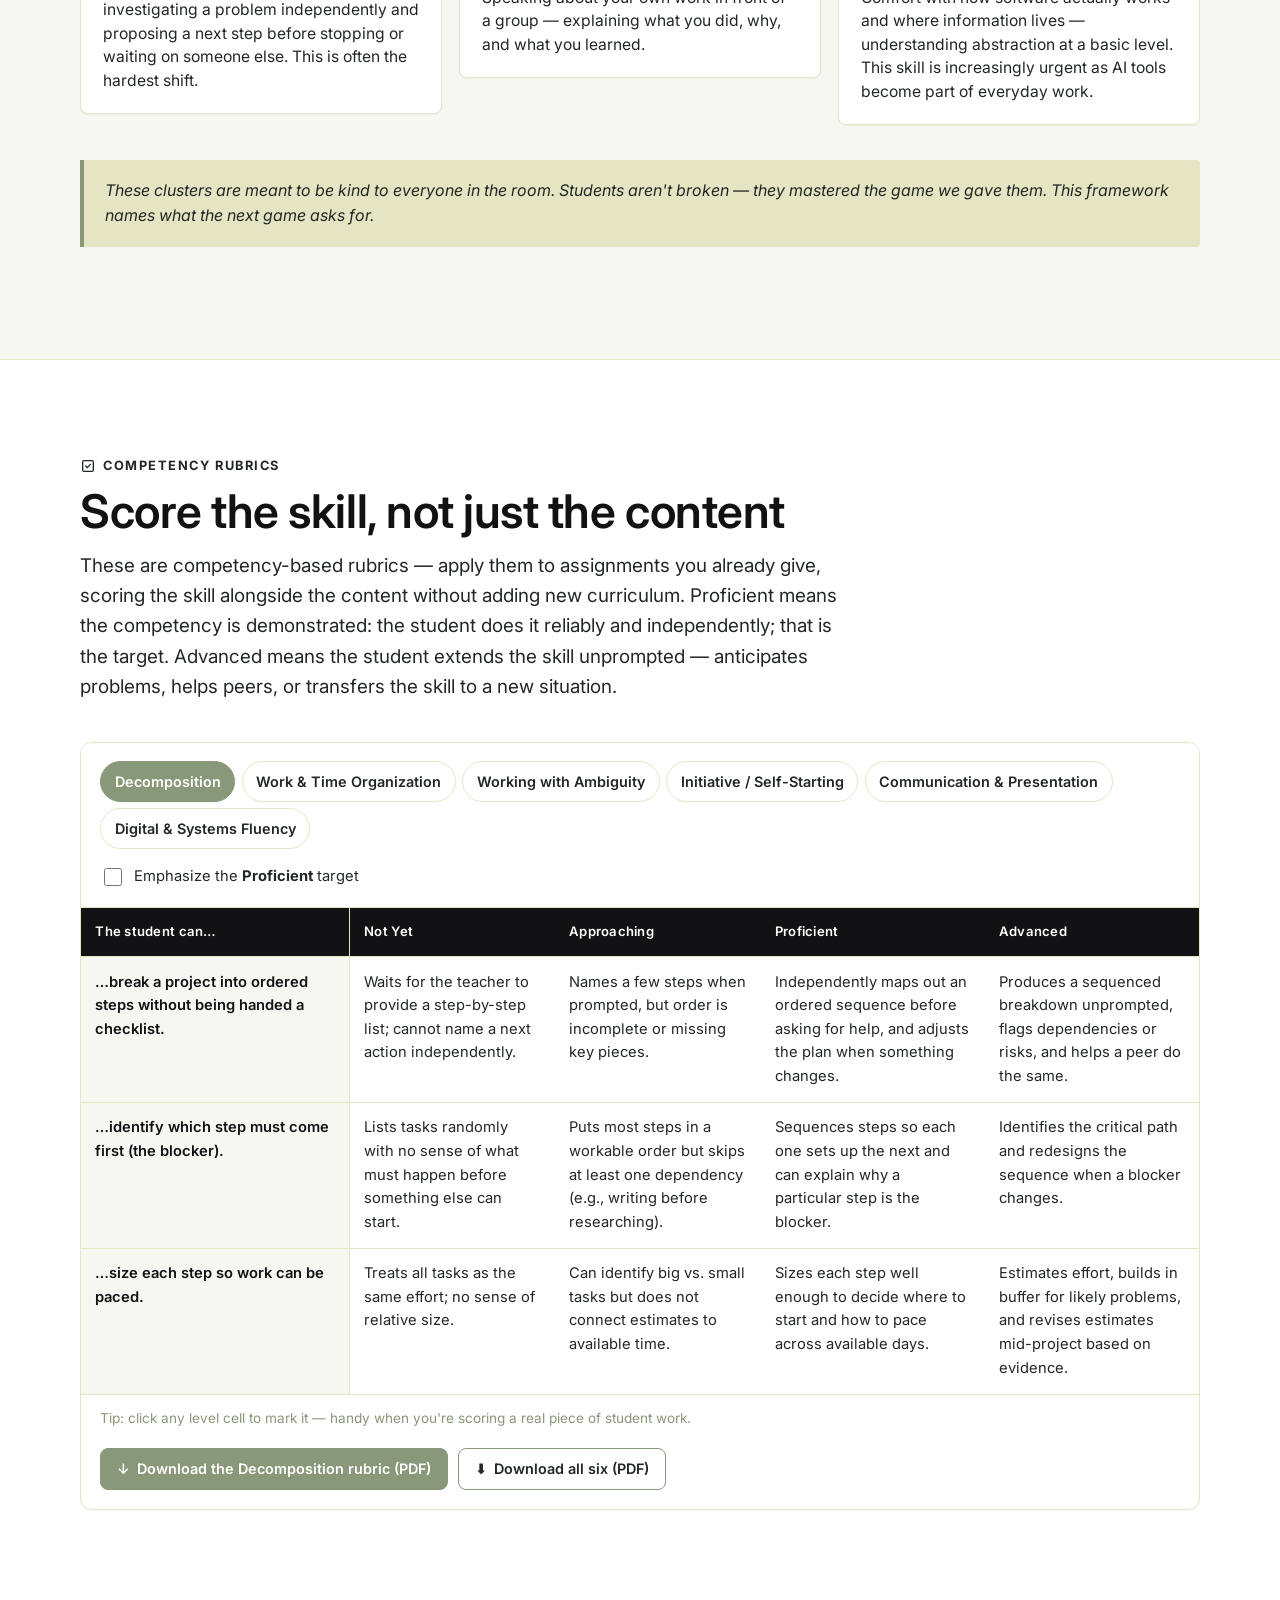
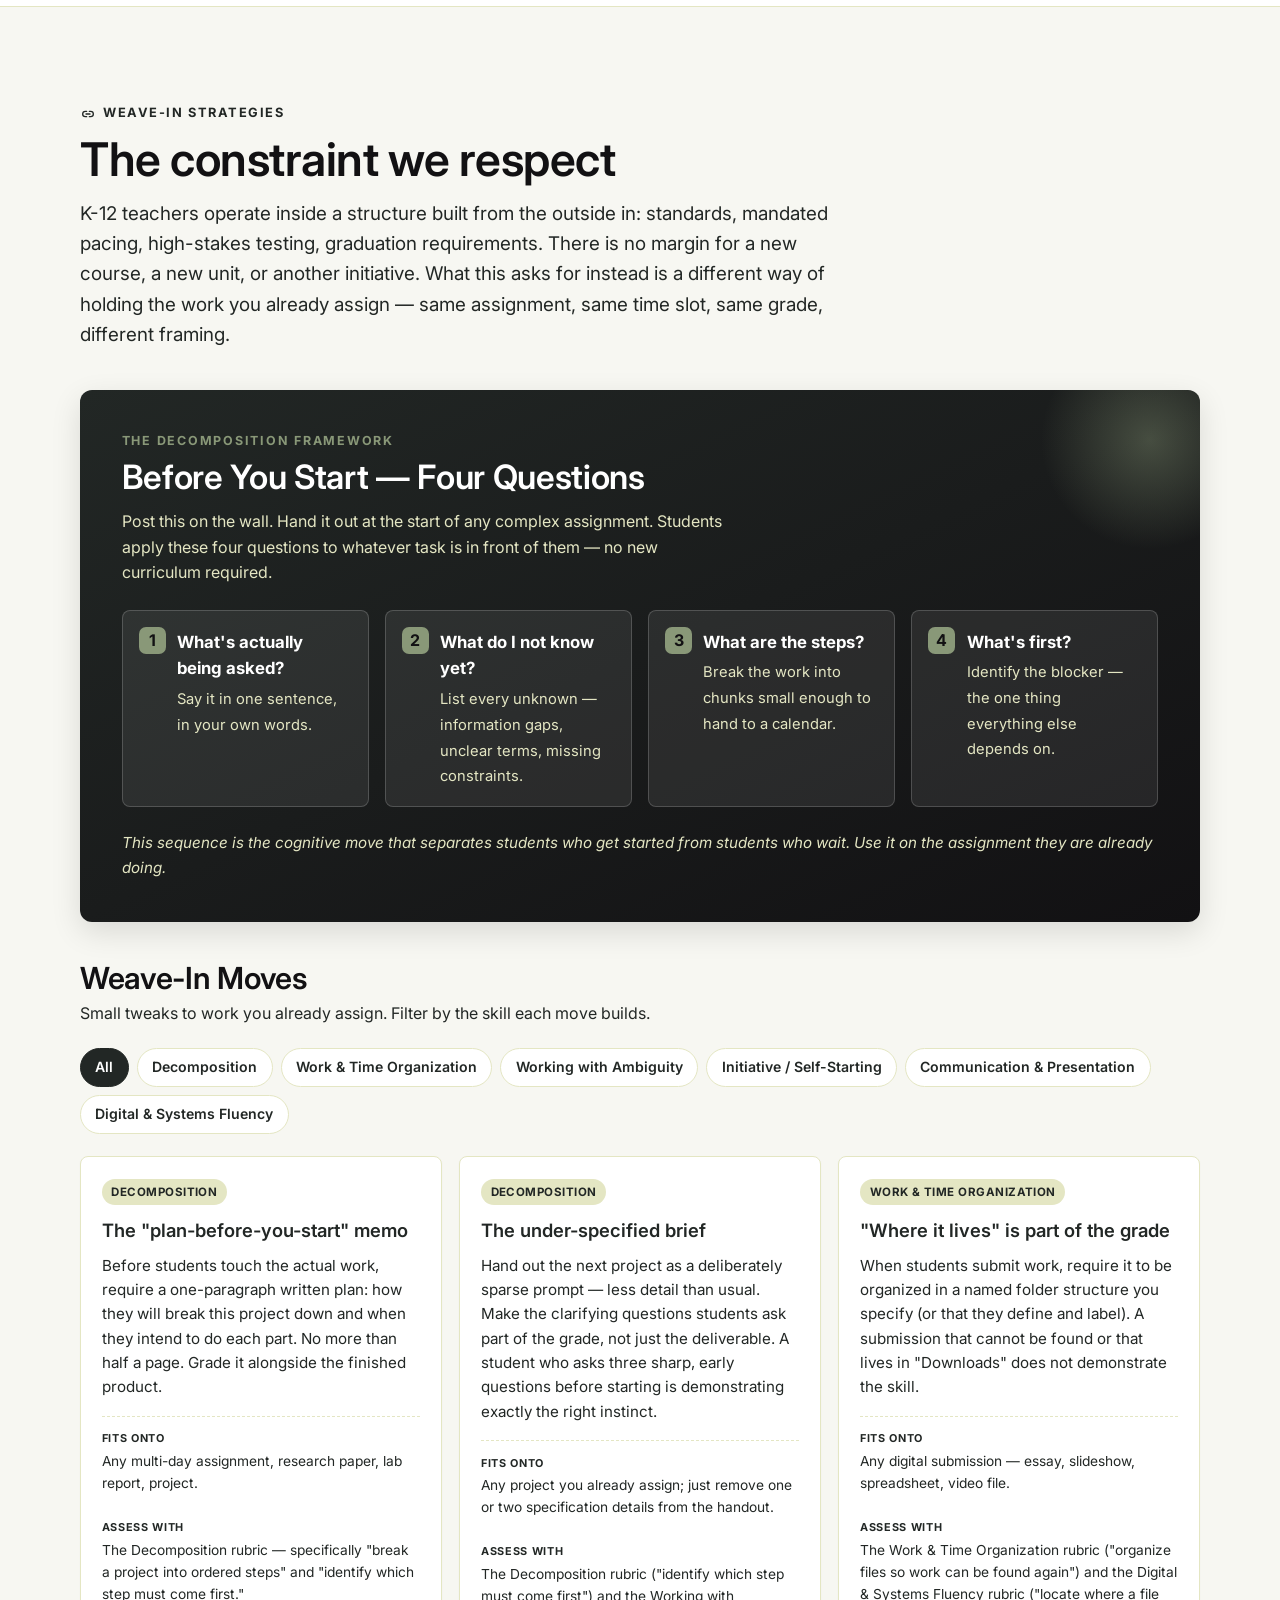
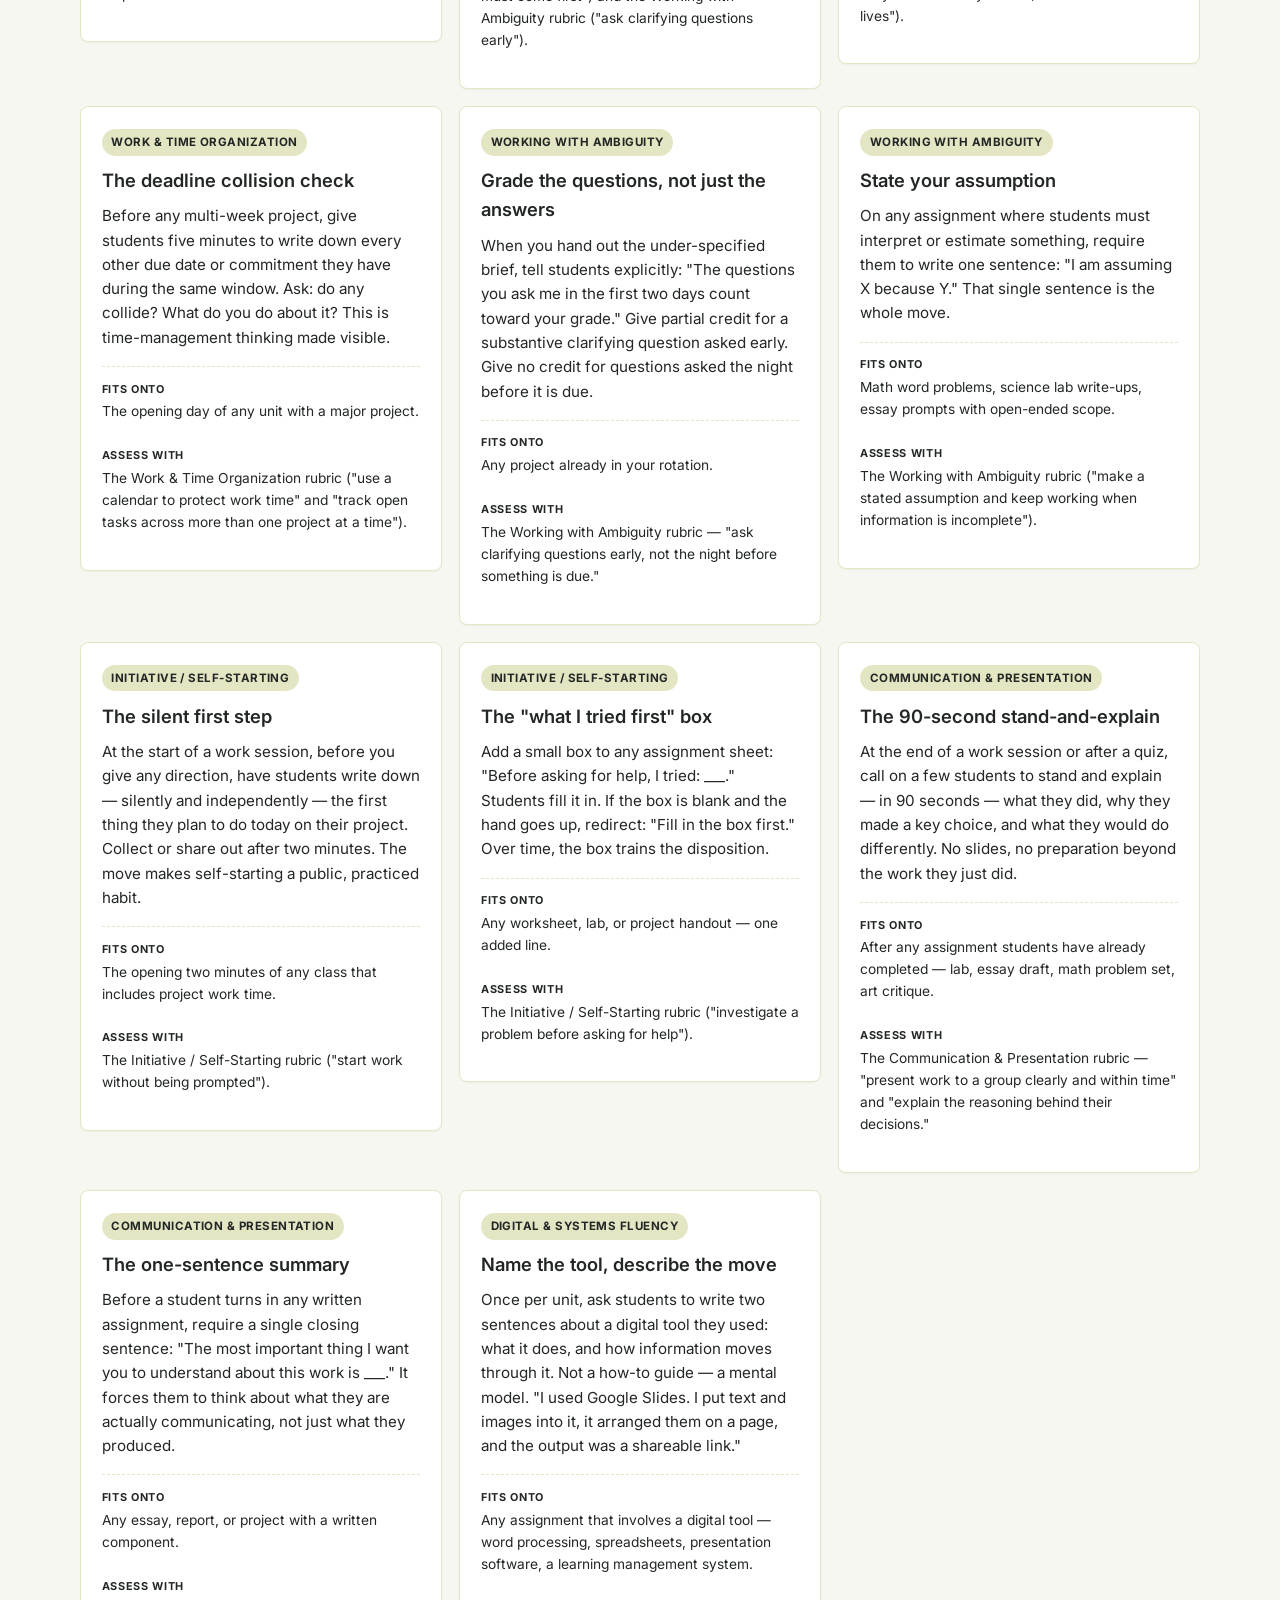
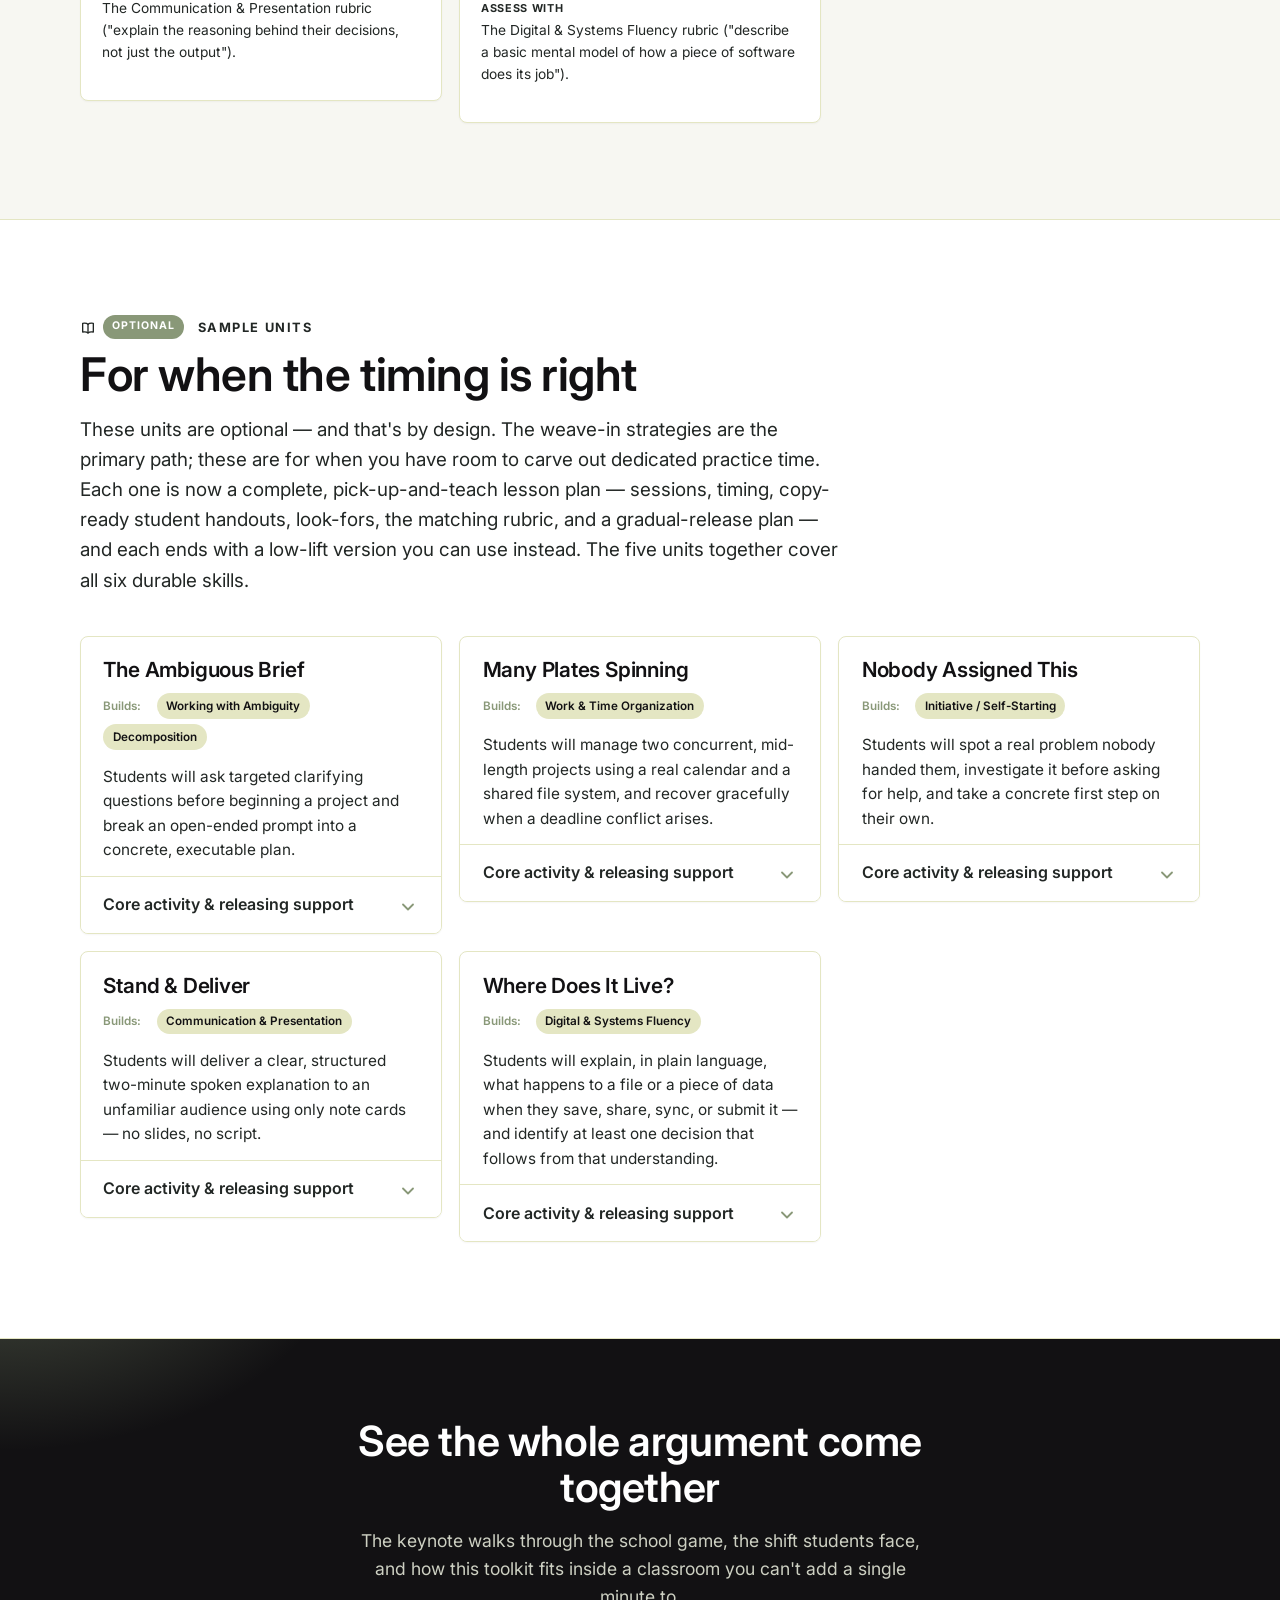
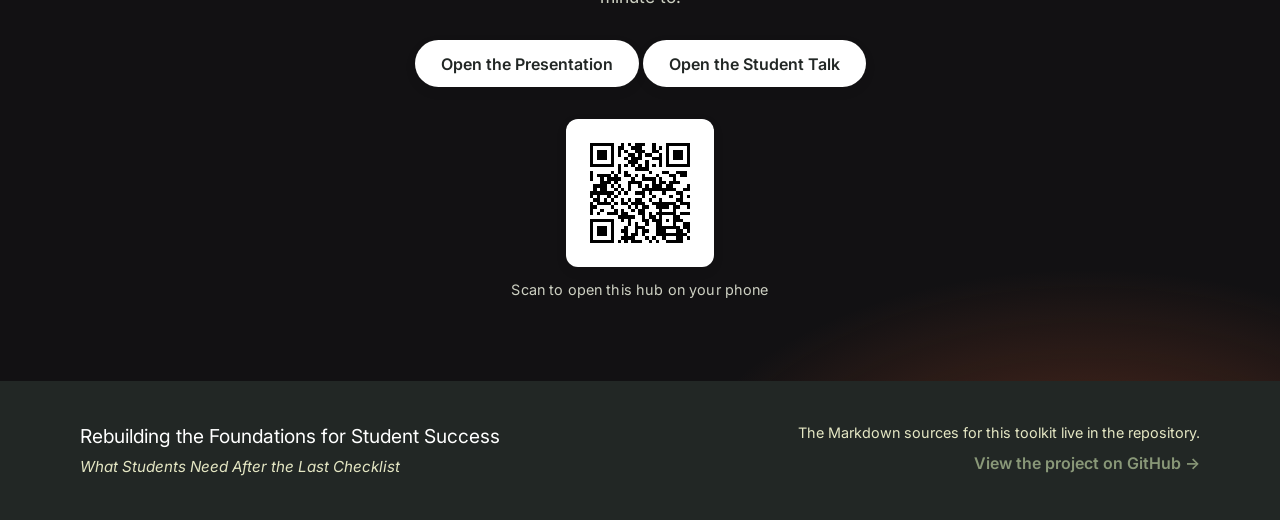
==== commit e7a2f3ca: "Add student cheat sheet, and a QR on the talk's closing slide The last slide now carries an inline Q" ====
--- a/index.html
+++ b/index.html
@@ -54,6 +54,7 @@
           <a class="btn btn--primary" href="#framework">Explore the Framework</a>
           <a class="btn btn--ghost" href="talk.html">Open the Presentation</a>
           <a class="btn btn--ghost" href="student-talk.html">The Student Talk</a>
+          <a class="btn btn--ghost" href="cheat-sheet.html">Student Cheat Sheet</a>
         </div>
 
         <ul class="hero__checklist" aria-hidden="true">
